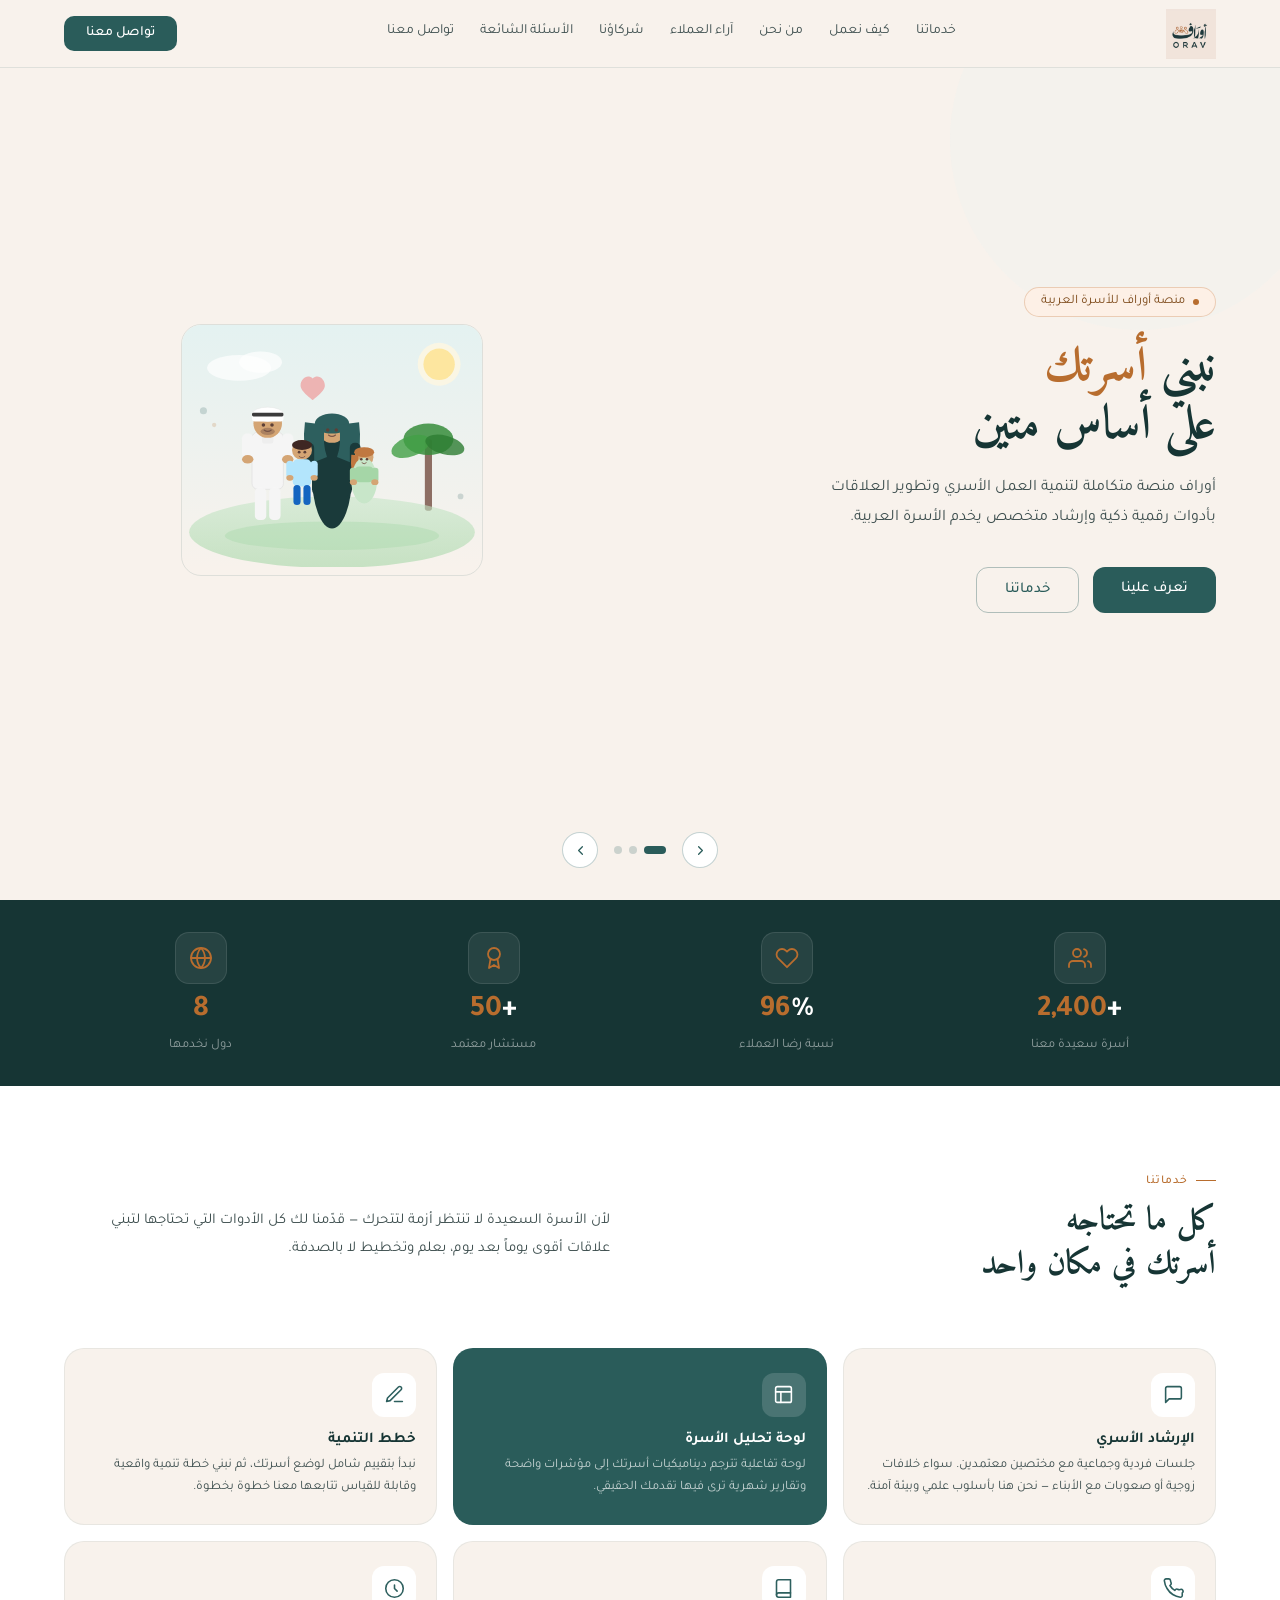
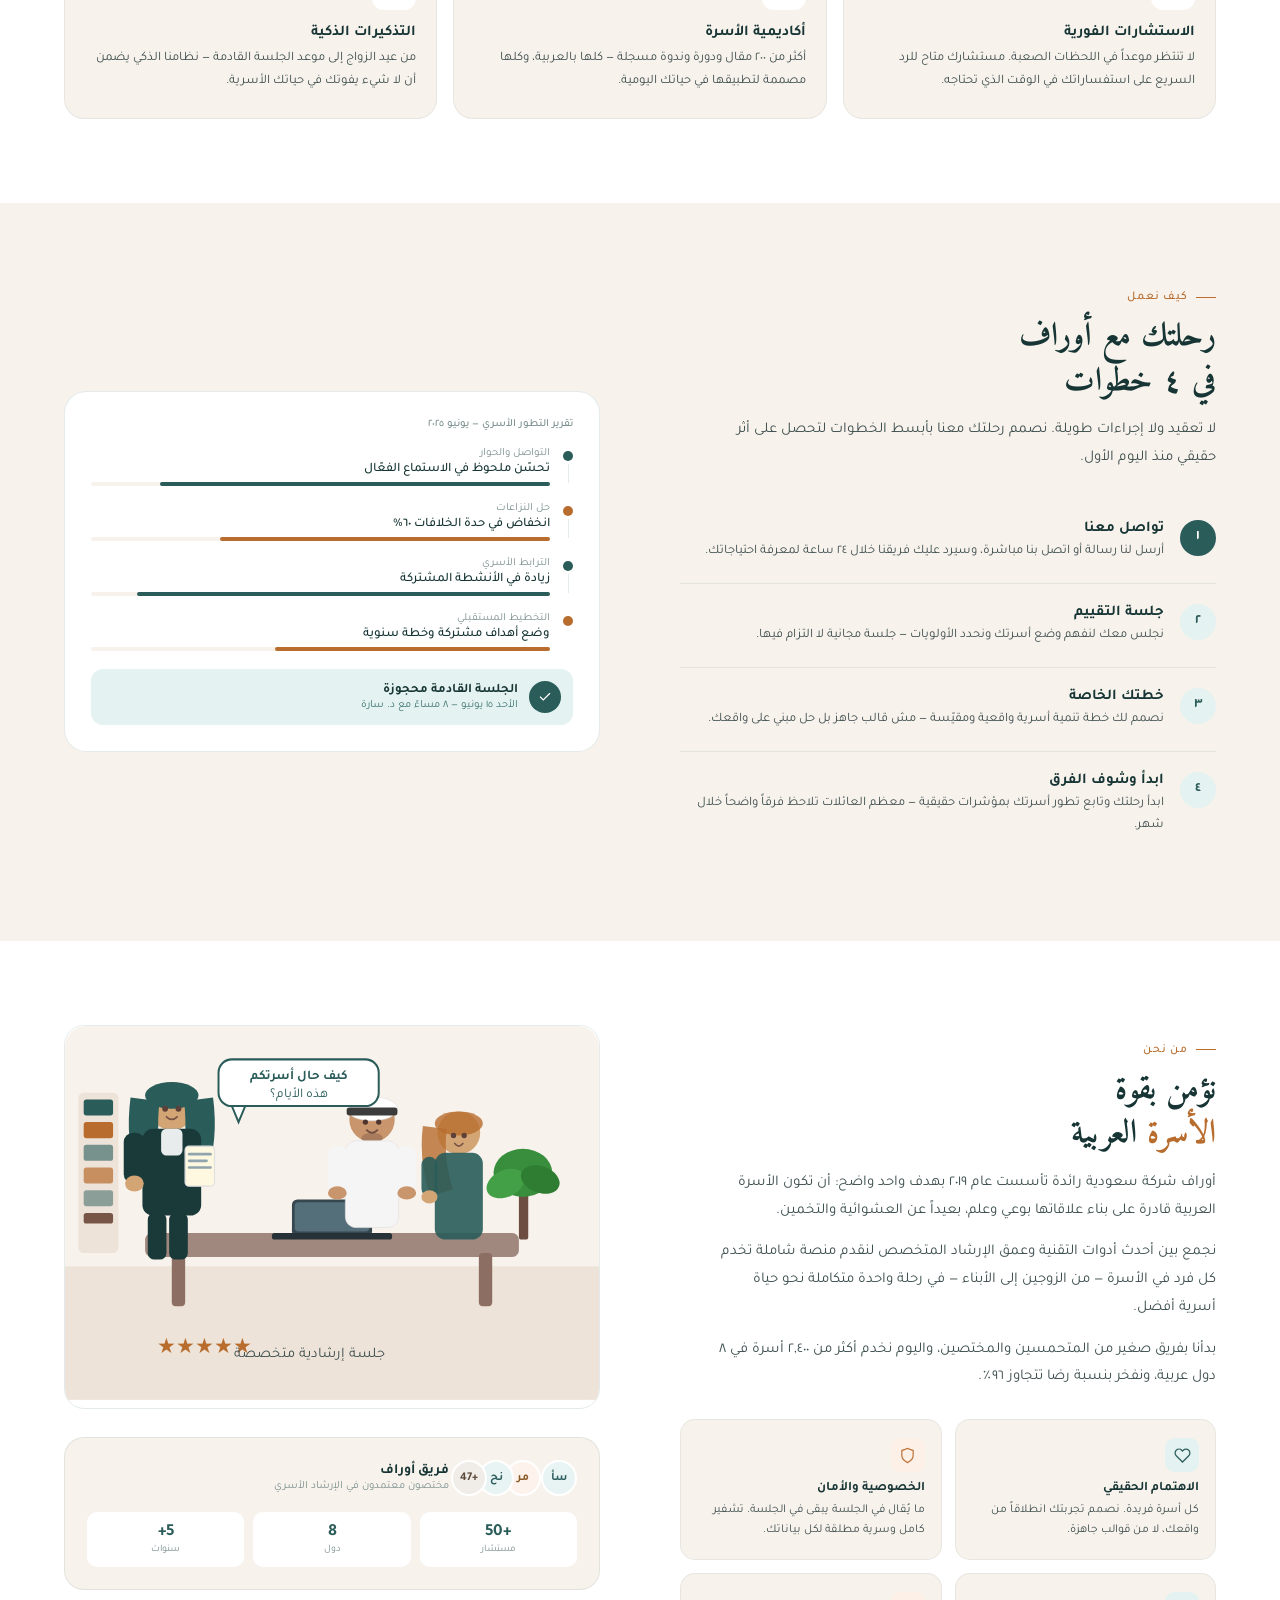
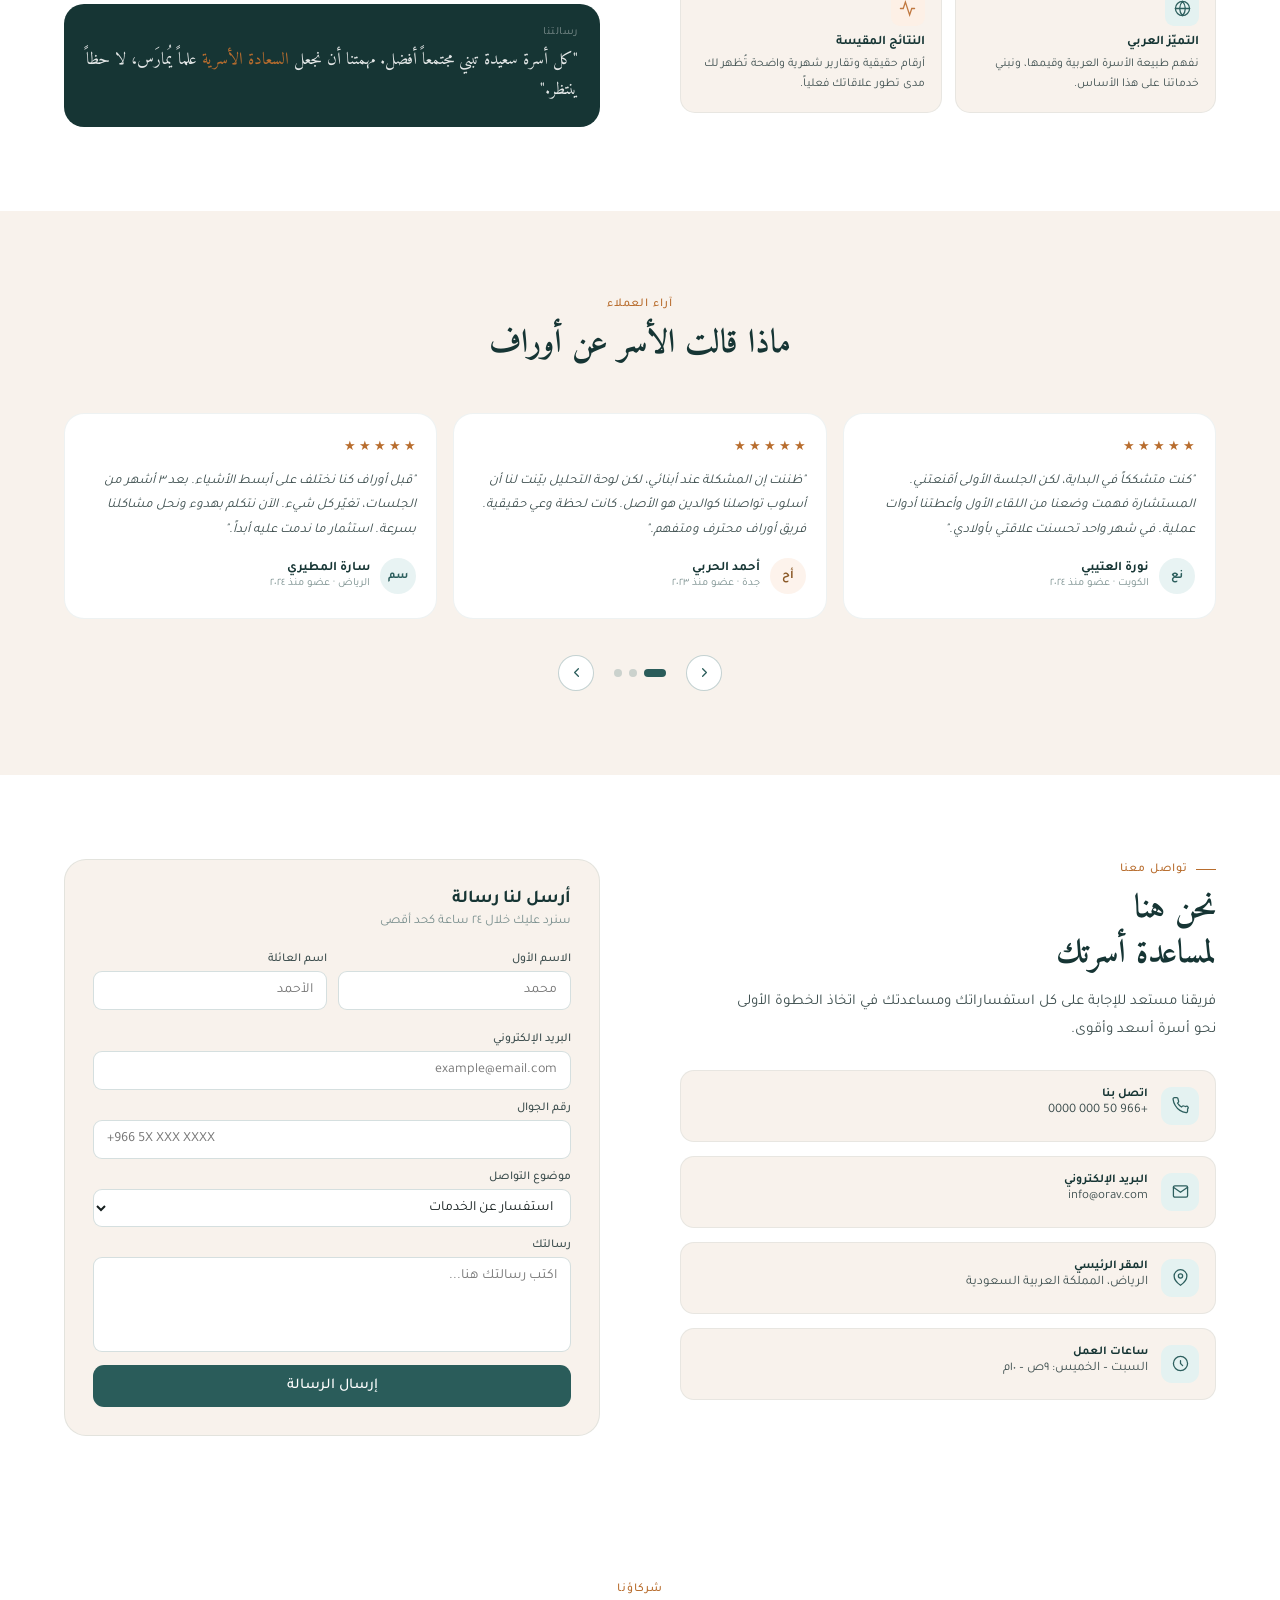
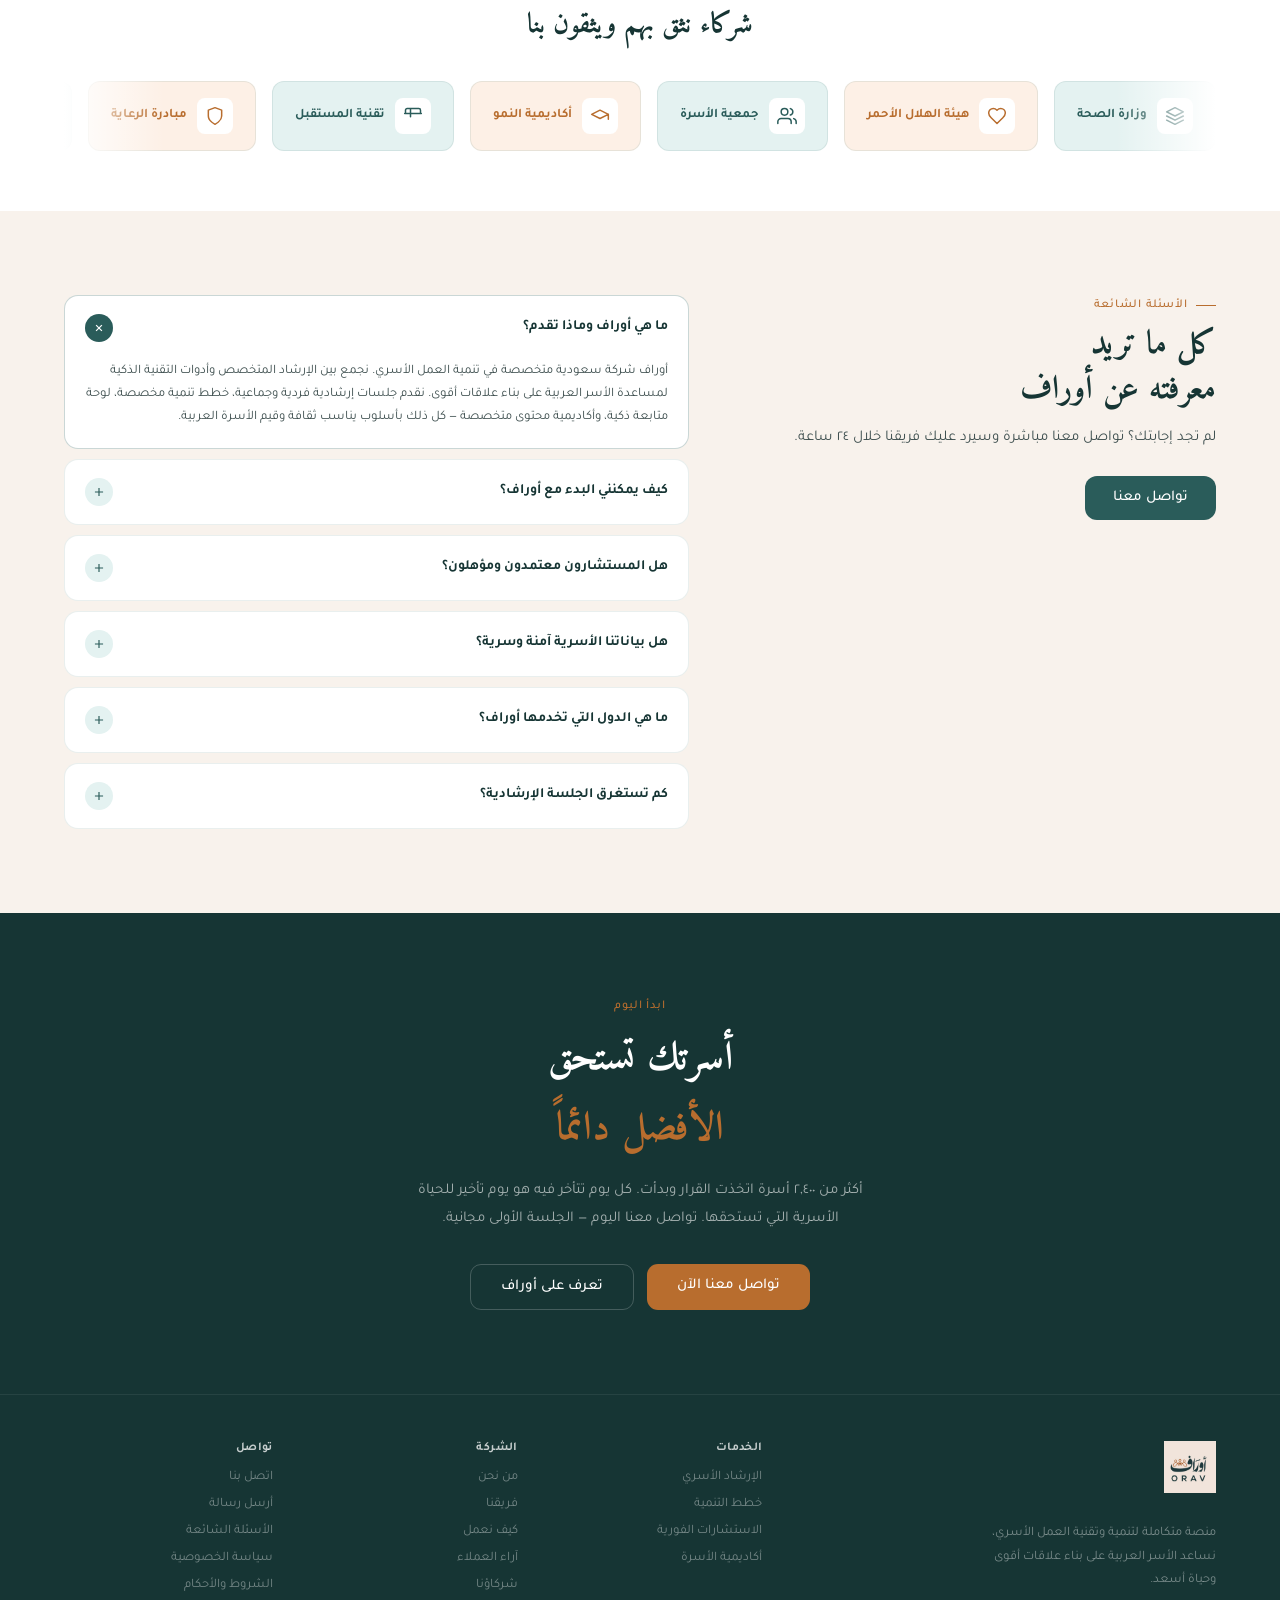
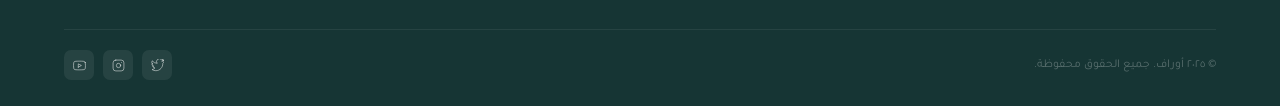
==== index.html @ 8a3becc3 "first commit" ====
<!doctype html>
<html lang="ar" dir="rtl">
  <head>
    <meta charset="UTF-8" />
    <meta name="viewport" content="width=device-width, initial-scale=1.0" />
    <title>أوراف — لتنمية وتقنية العمل الأسري</title>
    <link
      href="https://fonts.googleapis.com/css2?family=Tajawal:wght@300;400;500;700;800&family=Amiri:ital,wght@0,400;0,700;1,400&display=swap"
      rel="stylesheet"
    />
    <link rel="stylesheet" href="css/style.css" />
  </head>
  <body>
    <!-- NAV -->
    <nav>
      <a class="nav-logo" href="#">
        <img
          src="[data-uri]"
          class="nav-logo-img"
          alt="أوراف"
          style="height: 50px; width: auto; object-fit: contain"
      /></a>
      <div class="nav-menu">
        <a href="#services">خدماتنا</a>
        <a href="#how">كيف نعمل</a>
        <a href="#about">من نحن</a>
        <a href="#testimonials">آراء العملاء</a>
        <a href="#partners">شركاؤنا</a>
        <a href="#faq">الأسئلة الشائعة</a>
        <a href="#contact">تواصل معنا</a>
      </div>
      <a class="nav-cta nav-cta-desktop" href="#contact">تواصل معنا</a>
      <button class="menu-toggle" onclick="toggleMenu()">☰</button>
    </nav>

    <!-- HERO SLIDER -->
    <div class="hero-slider">
      <div class="slides-wrap" id="slidesWrap">
        <!-- SLIDE 1 -->
        <div class="slide active" id="s0">
          <div class="slide-content">
            <div class="hero-badge">
              <div class="hero-badge-dot"></div>
              منصة أوراف للأسرة العربية
            </div>
            <h1>نبني <span>أسرتك</span><br />على أساس متين</h1>
            <p>
              أوراف منصة متكاملة لتنمية العمل الأسري وتطوير العلاقات بأدوات
              رقمية ذكية وإرشاد متخصص يخدم الأسرة العربية.
            </p>
            <div class="hero-btns">
              <a class="btn-primary" href="#about">تعرف علينا</a>
              <a class="btn-secondary" href="#services">خدماتنا</a>
            </div>
          </div>
          <div class="slide-visual" style="position: relative">
            <div
              style="
                border-radius: 20px;
                overflow: hidden;
                border: 0.5px solid rgba(45, 95, 94, 0.12);
              "
            >
              <svg
                viewBox="0 0 420 340"
                xmlns="http://www.w3.org/2000/svg"
                style="width: 100%; height: auto"
              >
                <defs>
                  <linearGradient id="sky" x1="0" y1="0" x2="0" y2="1">
                    <stop offset="0%" stop-color="#e4f2f1" />
                    <stop offset="100%" stop-color="#f8f2ec" />
                  </linearGradient>
                  <linearGradient id="ground" x1="0" y1="0" x2="0" y2="1">
                    <stop offset="0%" stop-color="#c8e6c9" />
                    <stop offset="100%" stop-color="#a5d6a7" />
                  </linearGradient>
                </defs>
                <!-- Sky -->
                <rect width="420" height="340" fill="url(#sky)" rx="20" />
                <!-- Sun -->
                <circle cx="360" cy="55" r="30" fill="#fff8e1" opacity=".8" />
                <circle cx="360" cy="55" r="22" fill="#ffe082" opacity=".7" />
                <!-- Clouds -->
                <ellipse
                  cx="80"
                  cy="60"
                  rx="45"
                  ry="18"
                  fill="white"
                  opacity=".7"
                />
                <ellipse
                  cx="110"
                  cy="52"
                  rx="30"
                  ry="15"
                  fill="white"
                  opacity=".7"
                />
                <!-- Palm tree -->
                <rect
                  x="340"
                  y="160"
                  width="10"
                  height="100"
                  fill="#8d6e63"
                  rx="3"
                />
                <ellipse
                  cx="345"
                  cy="160"
                  rx="35"
                  ry="22"
                  fill="#388e3c"
                  opacity=".85"
                />
                <ellipse
                  cx="320"
                  cy="170"
                  rx="28"
                  ry="14"
                  fill="#43a047"
                  opacity=".8"
                  transform="rotate(-20,320,170)"
                />
                <ellipse
                  cx="368"
                  cy="168"
                  rx="28"
                  ry="13"
                  fill="#2e7d32"
                  opacity=".8"
                  transform="rotate(15,368,168)"
                />
                <!-- Ground -->
                <ellipse
                  cx="210"
                  cy="290"
                  rx="200"
                  ry="50"
                  fill="url(#ground)"
                  opacity=".6"
                />
                <!-- Path -->
                <ellipse
                  cx="210"
                  cy="295"
                  rx="150"
                  ry="20"
                  fill="#a5d6a7"
                  opacity=".4"
                />

                <!-- FATHER (thobe - white) -->
                <g transform="translate(120,120)">
                  <!-- Body thobe -->
                  <rect
                    x="-22"
                    y="30"
                    width="44"
                    height="80"
                    rx="8"
                    fill="#f5f5f5"
                    stroke="#e0e0e0"
                    stroke-width="1"
                  />
                  <!-- Collar -->
                  <rect
                    x="-8"
                    y="28"
                    width="16"
                    height="18"
                    rx="4"
                    fill="#eeeeee"
                  />
                  <!-- Head -->
                  <circle cx="0" cy="18" r="20" fill="#d4a574" />
                  <!-- Ghutra (headdress) -->
                  <ellipse
                    cx="0"
                    cy="5"
                    rx="22"
                    ry="10"
                    fill="white"
                    stroke="#e0e0e0"
                    stroke-width="0.5"
                  />
                  <rect
                    x="-22"
                    y="3"
                    width="44"
                    height="12"
                    rx="4"
                    fill="white"
                  />
                  <!-- Iqal (black band) -->
                  <rect
                    x="-22"
                    y="3"
                    width="44"
                    height="5"
                    rx="2"
                    fill="#1a1a1a"
                    opacity=".85"
                  />
                  <!-- Face -->
                  <circle cx="-6" cy="20" r="2.5" fill="#5d4037" />
                  <circle cx="6" cy="20" r="2.5" fill="#5d4037" />
                  <path
                    d="M-5,27 Q0,31 5,27"
                    stroke="#795548"
                    stroke-width="1.5"
                    fill="none"
                    stroke-linecap="round"
                  />
                  <!-- Beard -->
                  <ellipse
                    cx="0"
                    cy="29"
                    rx="10"
                    ry="5"
                    fill="#6d4c41"
                    opacity=".4"
                  />
                  <!-- Arms -->
                  <rect
                    x="-36"
                    y="32"
                    width="16"
                    height="35"
                    rx="7"
                    fill="#f5f5f5"
                  />
                  <rect
                    x="20"
                    y="32"
                    width="16"
                    height="35"
                    rx="7"
                    fill="#f5f5f5"
                  />
                  <!-- Hands -->
                  <ellipse cx="-28" cy="68" rx="8" ry="6" fill="#d4a574" />
                  <ellipse cx="28" cy="68" rx="8" ry="6" fill="#d4a574" />
                  <!-- Legs -->
                  <rect
                    x="-18"
                    y="108"
                    width="16"
                    height="45"
                    rx="6"
                    fill="#f5f5f5"
                  />
                  <rect
                    x="2"
                    y="108"
                    width="16"
                    height="45"
                    rx="6"
                    fill="#f5f5f5"
                  />
                </g>

                <!-- MOTHER (abaya - dark) -->
                <g transform="translate(210,130)">
                  <!-- Abaya body -->
                  <ellipse cx="0" cy="80" rx="28" ry="75" fill="#1a3a3a" />
                  <rect
                    x="-28"
                    y="30"
                    width="56"
                    height="80"
                    rx="10"
                    fill="#1a3a3a"
                  />
                  <!-- Head with hijab -->
                  <circle cx="0" cy="15" r="20" fill="#d4a574" />
                  <!-- Hijab -->
                  <ellipse cx="0" cy="8" rx="24" ry="14" fill="#2d5f5e" />
                  <path
                    d="M-24,8 Q-28,40 -20,60"
                    stroke="#2d5f5e"
                    stroke-width="28"
                    fill="none"
                  />
                  <path
                    d="M24,8 Q28,40 20,60"
                    stroke="#2d5f5e"
                    stroke-width="28"
                    fill="none"
                  />
                  <!-- Face -->
                  <circle cx="-6" cy="17" r="2.5" fill="#5d4037" />
                  <circle cx="6" cy="17" r="2.5" fill="#5d4037" />
                  <path
                    d="M-5,24 Q0,28 5,24"
                    stroke="#795548"
                    stroke-width="1.5"
                    fill="none"
                    stroke-linecap="round"
                  />
                  <!-- Arms -->
                  <rect
                    x="-40"
                    y="35"
                    width="15"
                    height="40"
                    rx="7"
                    fill="#1a3a3a"
                  />
                  <rect
                    x="25"
                    y="35"
                    width="15"
                    height="40"
                    rx="7"
                    fill="#1a3a3a"
                  />
                  <!-- Hands -->
                  <ellipse cx="-33" cy="75" rx="7" ry="6" fill="#d4a574" />
                  <ellipse cx="33" cy="75" rx="7" ry="6" fill="#d4a574" />
                </g>

                <!-- CHILD BOY (small, between parents) -->
                <g transform="translate(168,190)">
                  <circle cx="0" cy="-15" r="14" fill="#d4a574" />
                  <!-- Hair -->
                  <ellipse cx="0" cy="-22" rx="14" ry="7" fill="#3e2723" />
                  <!-- Shirt -->
                  <rect
                    x="-13"
                    y="-2"
                    width="26"
                    height="38"
                    rx="7"
                    fill="#b3e5fc"
                  />
                  <!-- Pants -->
                  <rect
                    x="-12"
                    y="34"
                    width="10"
                    height="28"
                    rx="5"
                    fill="#1565c0"
                  />
                  <rect
                    x="2"
                    y="34"
                    width="10"
                    height="28"
                    rx="5"
                    fill="#1565c0"
                  />
                  <!-- Face -->
                  <circle cx="-4" cy="-12" r="2" fill="#5d4037" />
                  <circle cx="4" cy="-12" r="2" fill="#5d4037" />
                  <path
                    d="M-4,-6 Q0,-2 4,-6"
                    stroke="#795548"
                    stroke-width="1.2"
                    fill="none"
                    stroke-linecap="round"
                  />
                  <!-- Arms -->
                  <rect
                    x="-22"
                    y="0"
                    width="10"
                    height="24"
                    rx="5"
                    fill="#b3e5fc"
                  />
                  <rect
                    x="12"
                    y="0"
                    width="10"
                    height="24"
                    rx="5"
                    fill="#b3e5fc"
                  />
                  <ellipse cx="-17" cy="24" rx="5" ry="4" fill="#d4a574" />
                  <ellipse cx="17" cy="24" rx="5" ry="4" fill="#d4a574" />
                </g>

                <!-- CHILD GIRL (right of mother) -->
                <g transform="translate(255,200)">
                  <circle cx="0" cy="-15" r="13" fill="#d4a574" />
                  <!-- Hair with hijab small -->
                  <ellipse cx="0" cy="-22" rx="14" ry="7" fill="#c07840" />
                  <path
                    d="M-13,-18 Q-15,5 -8,20"
                    stroke="#c07840"
                    stroke-width="10"
                    fill="none"
                  />
                  <!-- Dress -->
                  <ellipse cx="0" cy="18" rx="18" ry="32" fill="#c8e6c9" />
                  <rect
                    x="-14"
                    y="-2"
                    width="28"
                    height="22"
                    rx="7"
                    fill="#a5d6a7"
                  />
                  <!-- Face -->
                  <circle cx="-4" cy="-12" r="1.8" fill="#5d4037" />
                  <circle cx="4" cy="-12" r="1.8" fill="#5d4037" />
                  <path
                    d="M-3,-7 Q0,-4 3,-7"
                    stroke="#795548"
                    stroke-width="1.2"
                    fill="none"
                    stroke-linecap="round"
                  />
                  <!-- Arms -->
                  <rect
                    x="-20"
                    y="0"
                    width="9"
                    height="20"
                    rx="4"
                    fill="#a5d6a7"
                  />
                  <rect
                    x="11"
                    y="0"
                    width="9"
                    height="20"
                    rx="4"
                    fill="#a5d6a7"
                  />
                  <ellipse cx="-15" cy="20" rx="5" ry="4" fill="#d4a574" />
                  <ellipse cx="15" cy="20" rx="5" ry="4" fill="#d4a574" />
                </g>

                <!-- Heart above family -->
                <path
                  d="M200,85 C200,75 190,68 183,75 C176,68 166,75 166,85 C166,93 183,105 183,105 C183,105 200,93 200,85Z"
                  fill="#ef9a9a"
                  opacity=".7"
                />

                <!-- Decorative dots -->
                <circle cx="30" cy="120" r="5" fill="#2a5c5a" opacity=".2" />
                <circle cx="45" cy="140" r="3" fill="#b86d2e" opacity=".2" />
                <circle cx="390" cy="240" r="4" fill="#2a5c5a" opacity=".2" />
              </svg>
            </div>
            <div class="hero-card" style="display: none">
              <div class="hc-head">
                <div class="hc-av">
                  <svg
                    viewBox="0 0 24 24"
                    fill="none"
                    stroke="#2d5f5e"
                    stroke-width="1.8"
                    stroke-linecap="round"
                  >
                    <circle cx="12" cy="8" r="4" />
                    <path d="M4 20c0-4 3.6-7 8-7s8 3 8 7" />
                  </svg>
                </div>
                <div>
                  <div class="hc-name">أسرة المحمدي</div>
                  <div class="hc-sub">عضو منذ 8 أشهر</div>
                </div>
              </div>
              <div class="hc-stats">
                <div class="hc-st">
                  <div class="hc-st-n">12</div>
                  <div class="hc-st-l">جلسة</div>
                </div>
                <div class="hc-st">
                  <div class="hc-st-n">94%</div>
                  <div class="hc-st-l">تحسن</div>
                </div>
                <div class="hc-st">
                  <div class="hc-st-n">5</div>
                  <div class="hc-st-l">أفراد</div>
                </div>
              </div>
              <div class="prog-lbl">
                <span>العلاقة الأسرية</span
                ><span style="color: #2d5f5e; font-weight: 700">87%</span>
              </div>
              <div class="prog-bar">
                <div class="prog-fill" style="width: 87%"></div>
              </div>
              <div class="prog-lbl">
                <span>التواصل والحوار</span
                ><span style="color: #2d5f5e; font-weight: 700">72%</span>
              </div>
              <div class="prog-bar">
                <div class="prog-fill" style="width: 72%"></div>
              </div>
              <div class="hc-tag">✓ الجلسة القادمة: الأحد</div>
            </div>
          </div>
        </div>

        <!-- SLIDE 2 -->
        <div class="slide" id="s1">
          <div class="slide-content">
            <div class="hero-badge">
              <div class="hero-badge-dot"></div>
              إرشاد أسري متخصص
            </div>
            <h1>مستشارك الأسري<br /><span>دائماً بجانبك</span></h1>
            <p>
              فريق من المختصين المعتمدين في الإرشاد الأسري يقدم لك الدعم
              والتوجيه عند الحاجة، بأسلوب علمي ومحترف يناسب أسرتك.
            </p>
            <div class="hero-btns">
              <a class="btn-primary" href="#contact">تواصل معنا الآن</a>
              <a class="btn-secondary" href="#how">كيف نعمل</a>
            </div>
          </div>
          <div class="slide-visual" style="position: relative">
            <div
              style="
                border-radius: 20px;
                overflow: hidden;
                border: 0.5px solid rgba(45, 95, 94, 0.12);
              "
            >
              <svg
                viewBox="0 0 400 280"
                xmlns="http://www.w3.org/2000/svg"
                style="width: 100%; height: auto"
              >
                <rect width="400" height="280" fill="#f8f2ec" rx="16" />
                <!-- Office background -->
                <rect
                  x="0"
                  y="180"
                  width="400"
                  height="100"
                  fill="#ede3d8"
                  rx="0"
                />
                <!-- Desk -->
                <rect
                  x="60"
                  y="155"
                  width="280"
                  height="18"
                  rx="5"
                  fill="#a1887f"
                />
                <rect
                  x="80"
                  y="170"
                  width="10"
                  height="40"
                  rx="3"
                  fill="#8d6e63"
                />
                <rect
                  x="310"
                  y="170"
                  width="10"
                  height="40"
                  rx="3"
                  fill="#8d6e63"
                />
                <!-- Plant -->
                <rect
                  x="340"
                  y="110"
                  width="7"
                  height="50"
                  rx="2"
                  fill="#6d4c41"
                />
                <ellipse cx="343" cy="110" rx="22" ry="18" fill="#388e3c" />
                <ellipse
                  cx="330"
                  cy="118"
                  rx="15"
                  ry="10"
                  fill="#43a047"
                  transform="rotate(-25,330,118)"
                />
                <ellipse
                  cx="356"
                  cy="115"
                  rx="15"
                  ry="10"
                  fill="#2e7d32"
                  transform="rotate(20,356,115)"
                />
                <!-- Bookshelf hint -->
                <rect
                  x="10"
                  y="50"
                  width="30"
                  height="120"
                  fill="#ede3d8"
                  rx="4"
                />
                <rect
                  x="14"
                  y="55"
                  width="22"
                  height="12"
                  rx="2"
                  fill="#2a5c5a"
                />
                <rect
                  x="14"
                  y="72"
                  width="22"
                  height="12"
                  rx="2"
                  fill="#b86d2e"
                />
                <rect
                  x="14"
                  y="89"
                  width="22"
                  height="12"
                  rx="2"
                  fill="#2a5c5a"
                  opacity=".6"
                />
                <rect
                  x="14"
                  y="106"
                  width="22"
                  height="12"
                  rx="2"
                  fill="#b86d2e"
                  opacity=".7"
                />
                <rect
                  x="14"
                  y="123"
                  width="22"
                  height="12"
                  rx="2"
                  fill="#2a5c5a"
                  opacity=".5"
                />
                <rect
                  x="14"
                  y="140"
                  width="22"
                  height="8"
                  rx="2"
                  fill="#795548"
                />
                <!-- Laptop on desk -->
                <rect
                  x="170"
                  y="130"
                  width="60"
                  height="28"
                  rx="4"
                  fill="#37474f"
                />
                <rect
                  x="172"
                  y="132"
                  width="56"
                  height="22"
                  rx="3"
                  fill="#546e7a"
                />
                <rect
                  x="155"
                  y="155"
                  width="90"
                  height="5"
                  rx="2"
                  fill="#263238"
                />

                <!-- COUNSELOR (Arab woman with hijab, professional) -->
                <g transform="translate(80,60)">
                  <circle cx="0" cy="0" r="18" fill="#d4a574" />
                  <!-- Hijab professional -->
                  <ellipse cx="0" cy="-8" rx="20" ry="10" fill="#2a5c5a" />
                  <path
                    d="M-20,-5 Q-24,25 -15,50"
                    stroke="#2a5c5a"
                    stroke-width="22"
                    fill="none"
                  />
                  <path
                    d="M20,-5 Q24,25 15,50"
                    stroke="#2a5c5a"
                    stroke-width="22"
                    fill="none"
                  />
                  <!-- Face -->
                  <circle cx="-5" cy="2" r="2.2" fill="#5d4037" />
                  <circle cx="5" cy="2" r="2.2" fill="#5d4037" />
                  <path
                    d="M-4,8 Q0,12 4,8"
                    stroke="#795548"
                    stroke-width="1.3"
                    fill="none"
                    stroke-linecap="round"
                  />
                  <!-- Professional jacket -->
                  <rect
                    x="-22"
                    y="17"
                    width="44"
                    height="65"
                    rx="8"
                    fill="#1a3a3a"
                  />
                  <rect
                    x="-8"
                    y="17"
                    width="16"
                    height="20"
                    rx="4"
                    fill="white"
                    opacity=".9"
                  />
                  <!-- Clipboard -->
                  <rect
                    x="10"
                    y="30"
                    width="22"
                    height="30"
                    rx="3"
                    fill="#fff8e1"
                    stroke="#e0e0e0"
                    stroke-width="1"
                  />
                  <rect
                    x="12"
                    y="35"
                    width="18"
                    height="2"
                    rx="1"
                    fill="#90a4ae"
                  />
                  <rect
                    x="12"
                    y="40"
                    width="15"
                    height="2"
                    rx="1"
                    fill="#90a4ae"
                  />
                  <rect
                    x="12"
                    y="45"
                    width="18"
                    height="2"
                    rx="1"
                    fill="#90a4ae"
                  />
                  <!-- Arms -->
                  <rect
                    x="-36"
                    y="20"
                    width="16"
                    height="38"
                    rx="7"
                    fill="#1a3a3a"
                  />
                  <ellipse cx="-28" cy="58" rx="7" ry="6" fill="#d4a574" />
                  <!-- Legs hint -->
                  <rect
                    x="-18"
                    y="80"
                    width="14"
                    height="35"
                    rx="5"
                    fill="#1a3a3a"
                  />
                  <rect
                    x="-2"
                    y="80"
                    width="14"
                    height="35"
                    rx="5"
                    fill="#1a3a3a"
                  />
                </g>

                <!-- HUSBAND (thobe white) -->
                <g transform="translate(230,70)">
                  <circle cx="0" cy="0" r="17" fill="#c8956c" />
                  <!-- Ghutra -->
                  <ellipse
                    cx="0"
                    cy="-8"
                    rx="19"
                    ry="9"
                    fill="white"
                    stroke="#e0e0e0"
                    stroke-width="0.5"
                  />
                  <rect
                    x="-19"
                    y="-9"
                    width="38"
                    height="6"
                    rx="2"
                    fill="#1a1a1a"
                    opacity=".85"
                  />
                  <!-- Face -->
                  <circle cx="-5" cy="2" r="2" fill="#4e342e" />
                  <circle cx="5" cy="2" r="2" fill="#4e342e" />
                  <path
                    d="M-4,8 Q0,12 4,8"
                    stroke="#6d4c41"
                    stroke-width="1.3"
                    fill="none"
                    stroke-linecap="round"
                  />
                  <ellipse
                    cx="0"
                    cy="14"
                    rx="8"
                    ry="4"
                    fill="#5d4037"
                    opacity=".3"
                  />
                  <!-- Thobe -->
                  <rect
                    x="-20"
                    y="16"
                    width="40"
                    height="65"
                    rx="8"
                    fill="#f5f5f5"
                    stroke="#e0e0e0"
                    stroke-width="0.5"
                  />
                  <!-- Arms -->
                  <rect
                    x="-33"
                    y="20"
                    width="15"
                    height="35"
                    rx="6"
                    fill="#f5f5f5"
                  />
                  <rect
                    x="18"
                    y="20"
                    width="15"
                    height="35"
                    rx="6"
                    fill="#f5f5f5"
                  />
                  <ellipse cx="-26" cy="55" rx="7" ry="5" fill="#c8956c" />
                  <ellipse cx="26" cy="55" rx="7" ry="5" fill="#c8956c" />
                </g>

                <!-- WIFE (next to husband) -->
                <g transform="translate(295,80)">
                  <circle cx="0" cy="0" r="16" fill="#d4a574" />
                  <!-- Hijab light color -->
                  <ellipse
                    cx="0"
                    cy="-7"
                    rx="18"
                    ry="9"
                    fill="#b86d2e"
                    opacity=".8"
                  />
                  <path
                    d="M-18,-4 Q-21,20 -13,45"
                    stroke="#b86d2e"
                    stroke-width="18"
                    fill="none"
                    opacity=".8"
                  />
                  <!-- Face -->
                  <circle cx="-4" cy="2" r="2" fill="#5d4037" />
                  <circle cx="4" cy="2" r="2" fill="#5d4037" />
                  <path
                    d="M-3,8 Q0,12 3,8"
                    stroke="#795548"
                    stroke-width="1.3"
                    fill="none"
                    stroke-linecap="round"
                  />
                  <!-- Abaya -->
                  <rect
                    x="-18"
                    y="15"
                    width="36"
                    height="65"
                    rx="8"
                    fill="#2a5c5a"
                    opacity=".9"
                  />
                  <!-- Arms -->
                  <rect
                    x="-28"
                    y="18"
                    width="12"
                    height="30"
                    rx="6"
                    fill="#2a5c5a"
                    opacity=".9"
                  />
                  <ellipse cx="-22" cy="48" rx="6" ry="5" fill="#d4a574" />
                </g>

                <!-- Speech bubble from counselor -->
                <rect
                  x="115"
                  y="25"
                  width="120"
                  height="35"
                  rx="10"
                  fill="white"
                  stroke="#2a5c5a"
                  stroke-width="1.5"
                />
                <polygon
                  points="125,60 135,60 130,72"
                  fill="white"
                  stroke="#2a5c5a"
                  stroke-width="1.5"
                />
                <text
                  x="175"
                  y="40"
                  text-anchor="middle"
                  font-family="Tajawal,sans-serif"
                  font-size="10"
                  fill="#2a5c5a"
                  font-weight="700"
                >
                  كيف حال أسرتكم
                </text>
                <text
                  x="175"
                  y="53"
                  text-anchor="middle"
                  font-family="Tajawal,sans-serif"
                  font-size="10"
                  fill="#2a5c5a"
                >
                  هذه الأيام؟
                </text>

                <!-- Rating stars bottom -->
                <text x="140" y="245" font-size="16" fill="#b86d2e">★★★★★</text>
                <text
                  x="240"
                  y="248"
                  font-family="Tajawal,sans-serif"
                  font-size="11"
                  fill="#3e4f4f"
                >
                  جلسة إرشادية متخصصة
                </text>
              </svg>
            </div>
            <div class="hero-card" style="display: none">
              <div class="hc-head">
                <div class="hc-av" style="background: #fdf3ec">
                  <svg
                    viewBox="0 0 24 24"
                    fill="none"
                    stroke="#c07840"
                    stroke-width="1.8"
                    stroke-linecap="round"
                  >
                    <path
                      d="M21 15a2 2 0 0 1-2 2H7l-4 4V5a2 2 0 0 1 2-2h14a2 2 0 0 1 2 2z"
                    />
                  </svg>
                </div>
                <div>
                  <div class="hc-name">جلسة إرشادية</div>
                  <div class="hc-sub">مع د. سارة الأحمد</div>
                </div>
              </div>
              <div
                style="
                  background: var(--cream);
                  border-radius: 11px;
                  padding: 13px;
                  margin-bottom: 13px;
                "
              >
                <div
                  style="
                    font-size: 11px;
                    color: var(--text-muted);
                    margin-bottom: 5px;
                  "
                >
                  موضوع الجلسة
                </div>
                <div
                  style="
                    font-size: 13px;
                    font-weight: 500;
                    color: var(--teal-dark);
                  "
                >
                  تحسين التواصل بين الوالدين والأبناء
                </div>
              </div>
              <div
                style="
                  display: grid;
                  grid-template-columns: 1fr 1fr;
                  gap: 8px;
                  margin-bottom: 13px;
                "
              >
                <div class="hc-st">
                  <div class="hc-st-n" style="font-size: 13px">الأحد</div>
                  <div class="hc-st-l">الموعد</div>
                </div>
                <div class="hc-st">
                  <div class="hc-st-n" style="font-size: 13px">٨ م</div>
                  <div class="hc-st-l">الوقت</div>
                </div>
              </div>
              <div
                style="
                  display: flex;
                  align-items: center;
                  gap: 8px;
                  padding: 9px 11px;
                  background: var(--teal-light);
                  border-radius: 9px;
                "
              >
                <svg
                  width="13"
                  height="13"
                  viewBox="0 0 24 24"
                  fill="none"
                  stroke="#2d5f5e"
                  stroke-width="2"
                  stroke-linecap="round"
                >
                  <circle cx="12" cy="12" r="10" />
                  <path d="M12 8v4l3 3" />
                </svg>
                <span
                  style="font-size: 12px; color: var(--teal); font-weight: 500"
                  >تبدأ الجلسة بعد 3 أيام</span
                >
              </div>
            </div>
          </div>
        </div>

        <!-- SLIDE 3 -->
        <div class="slide" id="s2">
          <div class="slide-content">
            <div class="hero-badge">
              <div class="hero-badge-dot"></div>
              تقنية أسرية ذكية
            </div>
            <h1>تابع تطور<br /><span>أسرتك</span> بذكاء</h1>
            <p>
              لوحة تحليل ذكية تتبع تطور علاقاتك الأسرية بمؤشرات دقيقة وتقارير
              دورية تساعدك في اتخاذ القرارات الصحيحة.
            </p>
            <div class="hero-btns">
              <a class="btn-primary" href="#services">اكتشف الخدمات</a>
              <a class="btn-secondary" href="#testimonials">آراء العملاء</a>
            </div>
          </div>
          <div class="slide-visual" style="position: relative">
            <div
              style="
                border-radius: 20px;
                overflow: hidden;
                border: 0.5px solid rgba(45, 95, 94, 0.12);
              "
            >
              <svg
                viewBox="0 0 400 260"
                xmlns="http://www.w3.org/2000/svg"
                style="width: 100%; height: auto"
              >
                <rect width="400" height="260" fill="#e4f2f1" rx="16" />
                <!-- House interior hint -->
                <rect x="0" y="180" width="400" height="80" fill="#ede3d8" />
                <!-- Sofa -->
                <rect
                  x="60"
                  y="148"
                  width="280"
                  height="50"
                  rx="12"
                  fill="#2a5c5a"
                />
                <rect
                  x="60"
                  y="148"
                  width="280"
                  height="22"
                  rx="12"
                  fill="#3d7472"
                />
                <rect
                  x="60"
                  y="148"
                  width="24"
                  height="50"
                  rx="10"
                  fill="#2a5c5a"
                />
                <rect
                  x="316"
                  y="148"
                  width="24"
                  height="50"
                  rx="10"
                  fill="#2a5c5a"
                />
                <!-- Cushions -->
                <rect
                  x="80"
                  y="152"
                  width="40"
                  height="18"
                  rx="6"
                  fill="#b86d2e"
                  opacity=".8"
                />
                <rect
                  x="280"
                  y="152"
                  width="40"
                  height="18"
                  rx="6"
                  fill="#b86d2e"
                  opacity=".8"
                />
                <!-- Coffee table -->
                <rect
                  x="130"
                  y="205"
                  width="140"
                  height="12"
                  rx="4"
                  fill="#8d6e63"
                />
                <rect
                  x="140"
                  y="216"
                  width="7"
                  height="20"
                  rx="2"
                  fill="#795548"
                />
                <rect
                  x="253"
                  y="216"
                  width="7"
                  height="20"
                  rx="2"
                  fill="#795548"
                />
                <!-- Tea cups on table -->
                <ellipse cx="185" cy="207" rx="12" ry="6" fill="#fff8e1" />
                <rect
                  x="180"
                  y="200"
                  width="10"
                  height="9"
                  rx="3"
                  fill="#fff8e1"
                  stroke="#e0e0e0"
                  stroke-width="0.5"
                />
                <ellipse cx="215" cy="207" rx="12" ry="6" fill="#fff8e1" />
                <rect
                  x="210"
                  y="200"
                  width="10"
                  height="9"
                  rx="3"
                  fill="#fff8e1"
                  stroke="#e0e0e0"
                  stroke-width="0.5"
                />
                <!-- Steam from tea -->
                <path
                  d="M185,198 Q183,192 185,186"
                  stroke="#90a4ae"
                  stroke-width="1.5"
                  fill="none"
                  stroke-linecap="round"
                />
                <path
                  d="M215,198 Q213,192 215,186"
                  stroke="#90a4ae"
                  stroke-width="1.5"
                  fill="none"
                  stroke-linecap="round"
                />

                <!-- GRANDFATHER (sitting) -->
                <g transform="translate(108,88)">
                  <circle cx="0" cy="0" r="17" fill="#bf8660" />
                  <ellipse cx="0" cy="-8" rx="18" ry="8" fill="white" />
                  <rect
                    x="-18"
                    y="-9"
                    width="36"
                    height="5"
                    rx="2"
                    fill="#1a1a1a"
                    opacity=".8"
                  />
                  <!-- White beard -->
                  <ellipse cx="0" cy="12" rx="12" ry="7" fill="#f5f5f5" />
                  <!-- Eyes -->
                  <circle cx="-5" cy="2" r="2" fill="#4e342e" />
                  <circle cx="5" cy="2" r="2" fill="#4e342e" />
                  <!-- Body thobe -->
                  <rect
                    x="-20"
                    y="16"
                    width="40"
                    height="62"
                    rx="8"
                    fill="#eeeeee"
                  />
                  <!-- Hands -->
                  <ellipse cx="-24" cy="60" rx="7" ry="5" fill="#bf8660" />
                  <ellipse cx="24" cy="60" rx="7" ry="5" fill="#bf8660" />
                </g>

                <!-- FATHER sitting center -->
                <g transform="translate(200,90)">
                  <circle cx="0" cy="0" r="17" fill="#c8956c" />
                  <ellipse cx="0" cy="-8" rx="18" ry="9" fill="white" />
                  <rect
                    x="-18"
                    y="-9"
                    width="36"
                    height="5"
                    rx="2"
                    fill="#1a1a1a"
                    opacity=".85"
                  />
                  <ellipse
                    cx="0"
                    cy="12"
                    rx="9"
                    ry="4"
                    fill="#5d4037"
                    opacity=".3"
                  />
                  <circle cx="-5" cy="2" r="2" fill="#4e342e" />
                  <circle cx="5" cy="2" r="2" fill="#4e342e" />
                  <path
                    d="M-4,8 Q0,12 4,8"
                    stroke="#6d4c41"
                    stroke-width="1.3"
                    fill="none"
                    stroke-linecap="round"
                  />
                  <rect
                    x="-20"
                    y="16"
                    width="40"
                    height="62"
                    rx="8"
                    fill="#f5f5f5"
                  />
                  <ellipse cx="-24" cy="58" rx="7" ry="5" fill="#c8956c" />
                  <ellipse cx="24" cy="58" rx="7" ry="5" fill="#c8956c" />
                </g>

                <!-- MOTHER with hijab sitting -->
                <g transform="translate(292,95)">
                  <circle cx="0" cy="0" r="16" fill="#d4a574" />
                  <ellipse cx="0" cy="-7" rx="18" ry="9" fill="#2a5c5a" />
                  <path
                    d="M-18,-4 Q-20,20 -13,42"
                    stroke="#2a5c5a"
                    stroke-width="17"
                    fill="none"
                  />
                  <circle cx="-4" cy="2" r="2" fill="#5d4037" />
                  <circle cx="4" cy="2" r="2" fill="#5d4037" />
                  <path
                    d="M-3,8 Q0,11 3,8"
                    stroke="#795548"
                    stroke-width="1.2"
                    fill="none"
                    stroke-linecap="round"
                  />
                  <rect
                    x="-18"
                    y="14"
                    width="36"
                    height="58"
                    rx="8"
                    fill="#1a3a3a"
                  />
                  <ellipse cx="-22" cy="54" rx="6" ry="5" fill="#d4a574" />
                  <ellipse cx="22" cy="54" rx="6" ry="5" fill="#d4a574" />
                </g>

                <!-- CHILD on floor -->
                <g transform="translate(200,192)">
                  <circle cx="0" cy="-60" r="13" fill="#d4a574" />
                  <ellipse cx="0" cy="-68" rx="13" ry="6" fill="#3e2723" />
                  <circle cx="-4" cy="-57" r="1.8" fill="#5d4037" />
                  <circle cx="4" cy="-57" r="1.8" fill="#5d4037" />
                  <path
                    d="M-3,-52 Q0,-49 3,-52"
                    stroke="#795548"
                    stroke-width="1.2"
                    fill="none"
                    stroke-linecap="round"
                  />
                  <rect
                    x="-13"
                    y="-48"
                    width="26"
                    height="35"
                    rx="7"
                    fill="#bbdefb"
                  />
                  <!-- Toy book -->
                  <rect
                    x="-20"
                    y="-22"
                    width="35"
                    height="24"
                    rx="4"
                    fill="#fff8e1"
                    stroke="#e0e0e0"
                    stroke-width="1"
                  />
                  <rect
                    x="-17"
                    y="-18"
                    width="13"
                    height="16"
                    rx="2"
                    fill="#c8e6c9"
                  />
                  <rect
                    x="-1"
                    y="-18"
                    width="13"
                    height="16"
                    rx="2"
                    fill="#b3e5fc"
                  />
                </g>

                <!-- Decorative elements -->
                <circle cx="370" cy="40" r="20" fill="#b86d2e" opacity=".1" />
                <circle cx="30" cy="50" r="15" fill="#2a5c5a" opacity=".1" />
                <!-- Window light -->
                <rect
                  x="330"
                  y="20"
                  width="55"
                  height="70"
                  rx="8"
                  fill="#fff8e1"
                  opacity=".5"
                  stroke="#e0e0e0"
                  stroke-width="1"
                />
                <line
                  x1="357"
                  y1="20"
                  x2="357"
                  y2="90"
                  stroke="#e0e0e0"
                  stroke-width="1"
                />
                <line
                  x1="330"
                  y1="55"
                  x2="385"
                  y2="55"
                  stroke="#e0e0e0"
                  stroke-width="1"
                />
              </svg>
            </div>
            <div class="hero-card" style="display: none">
              <div
                style="
                  font-size: 11px;
                  color: var(--text-muted);
                  margin-bottom: 14px;
                  font-weight: 500;
                "
              >
                تقرير التطور — مايو ٢٠٢٥
              </div>
              <div style="display: flex; flex-direction: column; gap: 11px">
                <div>
                  <div class="prog-lbl">
                    <span>الترابط الأسري</span
                    ><span style="color: #2d5f5e; font-weight: 700">91%</span>
                  </div>
                  <div class="prog-bar">
                    <div class="prog-fill" style="width: 91%"></div>
                  </div>
                </div>
                <div>
                  <div class="prog-lbl">
                    <span>حل النزاعات</span
                    ><span style="color: #c07840; font-weight: 700">78%</span>
                  </div>
                  <div class="prog-bar">
                    <div
                      class="prog-fill"
                      style="width: 78%; background: var(--bronze)"
                    ></div>
                  </div>
                </div>
                <div>
                  <div class="prog-lbl">
                    <span>التخطيط المشترك</span
                    ><span style="color: #2d5f5e; font-weight: 700">65%</span>
                  </div>
                  <div class="prog-bar">
                    <div class="prog-fill" style="width: 65%"></div>
                  </div>
                </div>
              </div>
              <div
                style="
                  margin-top: 13px;
                  display: grid;
                  grid-template-columns: 1fr 1fr 1fr;
                  gap: 7px;
                "
              >
                <div class="hc-st">
                  <div class="hc-st-n">↑28%</div>
                  <div class="hc-st-l">هذا الشهر</div>
                </div>
                <div class="hc-st">
                  <div class="hc-st-n">A+</div>
                  <div class="hc-st-l">تقييمك</div>
                </div>
                <div class="hc-st">
                  <div class="hc-st-n">6</div>
                  <div class="hc-st-l">أهداف</div>
                </div>
              </div>
            </div>
          </div>
        </div>
      </div>
      <!-- end slides-wrap -->

      <div class="slider-nav">
        <div class="arr" id="arrPrev">
          <svg viewBox="0 0 24 24"><polyline points="9,18 15,12 9,6" /></svg>
        </div>
        <div class="dots">
          <button class="dot on" onclick="goTo(0)"></button>
          <button class="dot" onclick="goTo(1)"></button>
          <button class="dot" onclick="goTo(2)"></button>
        </div>
        <div class="arr" id="arrNext">
          <svg viewBox="0 0 24 24"><polyline points="15,18 9,12 15,6" /></svg>
        </div>
      </div>
    </div>

    <!-- STATS -->
    <div class="stats-bar">
      <div class="stat-item">
        <div class="stat-icon">
          <svg viewBox="0 0 24 24"><path d="M17 21v-2a4 4 0 0 0-4-4H5a4 4 0 0 0-4 4v2"/><circle cx="9" cy="7" r="4"/><path d="M23 21v-2a4 4 0 0 0-3-3.87"/><path d="M16 3.13a4 4 0 0 1 0 7.75"/></svg>
        </div>
        <div class="s-num">+<span>2,400</span></div>
        <div class="s-lbl">أسرة سعيدة معنا</div>
      </div>
      <div class="stat-item">
        <div class="stat-icon">
          <svg viewBox="0 0 24 24"><path d="M20.84 4.61a5.5 5.5 0 0 0-7.78 0L12 5.67l-1.06-1.06a5.5 5.5 0 0 0-7.78 7.78l1.06 1.06L12 21.23l7.78-7.78 1.06-1.06a5.5 5.5 0 0 0 0-7.78z"/></svg>
        </div>
        <div class="s-num"><span>96</span>%</div>
        <div class="s-lbl">نسبة رضا العملاء</div>
      </div>
      <div class="stat-item">
        <div class="stat-icon">
          <svg viewBox="0 0 24 24"><circle cx="12" cy="8" r="6"/><path d="M15.477 12.89L17 22l-5-3-5 3 1.523-9.11"/></svg>
        </div>
        <div class="s-num">+<span>50</span></div>
        <div class="s-lbl">مستشار معتمد</div>
      </div>
      <div class="stat-item">
        <div class="stat-icon">
          <svg viewBox="0 0 24 24"><circle cx="12" cy="12" r="10"/><line x1="2" y1="12" x2="22" y2="12"/><path d="M12 2a15.3 15.3 0 0 1 4 10 15.3 15.3 0 0 1-4 10 15.3 15.3 0 0 1-4-10 15.3 15.3 0 0 1 4-10z"/></svg>
        </div>
        <div class="s-num"><span>8</span></div>
        <div class="s-lbl">دول نخدمها</div>
      </div>
    </div>

    <!-- SERVICES -->
    <section class="services" id="services">
      <div class="srv-hd">
        <div>
          <div class="sec-label">خدماتنا</div>
          <h2 class="sec-title">كل ما تحتاجه<br />أسرتك في مكان واحد</h2>
        </div>
        <p class="sec-desc">
          لأن الأسرة السعيدة لا تنتظر أزمة لتتحرك — قدّمنا لك كل الأدوات التي
          تحتاجها لتبني علاقات أقوى يوماً بعد يوم، بعلم وتخطيط لا بالصدفة.
        </p>
      </div>
      <div class="srv-grid">
        <div class="srv-card">
          <div class="srv-ico">
            <svg
              viewBox="0 0 24 24"
              fill="none"
              stroke="#2d5f5e"
              stroke-width="1.8"
              stroke-linecap="round"
              stroke-linejoin="round"
            >
              <path
                d="M21 15a2 2 0 0 1-2 2H7l-4 4V5a2 2 0 0 1 2-2h14a2 2 0 0 1 2 2z"
              />
            </svg>
          </div>
          <div class="srv-t">الإرشاد الأسري</div>
          <div class="srv-d">
            جلسات فردية وجماعية مع مختصين معتمدين. سواء خلافات زوجية أو صعوبات
            مع الأبناء — نحن هنا بأسلوب علمي وبيئة آمنة.
          </div>
        </div>
        <div class="srv-card ac">
          <div class="srv-ico">
            <svg
              viewBox="0 0 24 24"
              fill="none"
              stroke="white"
              stroke-width="1.8"
              stroke-linecap="round"
              stroke-linejoin="round"
            >
              <rect x="3" y="3" width="18" height="18" rx="2" />
              <path d="M3 9h18M9 21V9" />
            </svg>
          </div>
          <div class="srv-t">لوحة تحليل الأسرة</div>
          <div class="srv-d">
            لوحة تفاعلية تترجم ديناميكيات أسرتك إلى مؤشرات واضحة وتقارير شهرية
            ترى فيها تقدمك الحقيقي.
          </div>
        </div>
        <div class="srv-card">
          <div class="srv-ico">
            <svg
              viewBox="0 0 24 24"
              fill="none"
              stroke="#2d5f5e"
              stroke-width="1.8"
              stroke-linecap="round"
              stroke-linejoin="round"
            >
              <path d="M12 20h9" />
              <path
                d="M16.5 3.5a2.121 2.121 0 0 1 3 3L7 19l-4 1 1-4L16.5 3.5z"
              />
            </svg>
          </div>
          <div class="srv-t">خطط التنمية</div>
          <div class="srv-d">
            نبدأ بتقييم شامل لوضع أسرتك، ثم نبني خطة تنمية واقعية وقابلة للقياس
            تتابعها معنا خطوة بخطوة.
          </div>
        </div>
        <div class="srv-card">
          <div class="srv-ico">
            <svg
              viewBox="0 0 24 24"
              fill="none"
              stroke="#2d5f5e"
              stroke-width="1.8"
              stroke-linecap="round"
              stroke-linejoin="round"
            >
              <path
                d="M22 16.92v3a2 2 0 0 1-2.18 2 19.79 19.79 0 0 1-8.63-3.07A19.5 19.5 0 0 1 4.64 12a19.79 19.79 0 0 1-3.07-8.67A2 2 0 0 1 3.53 1h3a2 2 0 0 1 2 1.72c.127.96.361 1.903.7 2.81a2 2 0 0 1-.45 2.11L7.91 8.54a16 16 0 0 0 5.55 5.55l.91-.91a2 2 0 0 1 2.11-.45c.907.339 1.85.573 2.81.7A2 2 0 0 1 22 16.92z"
              />
            </svg>
          </div>
          <div class="srv-t">الاستشارات الفورية</div>
          <div class="srv-d">
            لا تنتظر موعداً في اللحظات الصعبة. مستشارك متاح للرد السريع على
            استفساراتك في الوقت الذي تحتاجه.
          </div>
        </div>
        <div class="srv-card">
          <div class="srv-ico">
            <svg
              viewBox="0 0 24 24"
              fill="none"
              stroke="#2d5f5e"
              stroke-width="1.8"
              stroke-linecap="round"
              stroke-linejoin="round"
            >
              <path d="M4 19.5A2.5 2.5 0 0 1 6.5 17H20" />
              <path
                d="M6.5 2H20v20H6.5A2.5 2.5 0 0 1 4 19.5v-15A2.5 2.5 0 0 1 6.5 2z"
              />
            </svg>
          </div>
          <div class="srv-t">أكاديمية الأسرة</div>
          <div class="srv-d">
            أكثر من ٢٠٠ مقال ودورة وندوة مسجلة — كلها بالعربية، وكلها مصممة
            لتطبيقها في حياتك اليومية.
          </div>
        </div>
        <div class="srv-card">
          <div class="srv-ico">
            <svg
              viewBox="0 0 24 24"
              fill="none"
              stroke="#2d5f5e"
              stroke-width="1.8"
              stroke-linecap="round"
              stroke-linejoin="round"
            >
              <circle cx="12" cy="12" r="10" />
              <path d="M12 8v4l3 3" />
            </svg>
          </div>
          <div class="srv-t">التذكيرات الذكية</div>
          <div class="srv-d">
            من عيد الزواج إلى موعد الجلسة القادمة — نظامنا الذكي يضمن أن لا شيء
            يفوتك في حياتك الأسرية.
          </div>
        </div>
      </div>
    </section>

    <!-- HOW -->
    <section class="how" id="how">
      <div class="how-in">
        <div>
          <div class="sec-label">كيف نعمل</div>
          <h2 class="sec-title">رحلتك مع أوراف<br />في ٤ خطوات</h2>
          <p class="sec-desc" style="margin-bottom: 28px">
            لا تعقيد ولا إجراءات طويلة. نصمم رحلتك معنا بأبسط الخطوات لتحصل على
            أثر حقيقي منذ اليوم الأول.
          </p>
          <div class="steps">
            <div class="step hi">
              <div class="step-n">١</div>
              <div>
                <div class="step-t">تواصل معنا</div>
                <div class="step-d">
                  أرسل لنا رسالة أو اتصل بنا مباشرة، وسيرد عليك فريقنا خلال ٢٤
                  ساعة لمعرفة احتياجاتك.
                </div>
              </div>
            </div>
            <div class="step">
              <div class="step-n">٢</div>
              <div>
                <div class="step-t">جلسة التقييم</div>
                <div class="step-d">
                  نجلس معك لنفهم وضع أسرتك ونحدد الأولويات — جلسة مجانية لا
                  التزام فيها.
                </div>
              </div>
            </div>
            <div class="step">
              <div class="step-n">٣</div>
              <div>
                <div class="step-t">خطتك الخاصة</div>
                <div class="step-d">
                  نصمم لك خطة تنمية أسرية واقعية ومقيّسة — مش قالب جاهز بل حل
                  مبني على واقعك.
                </div>
              </div>
            </div>
            <div class="step">
              <div class="step-n">٤</div>
              <div>
                <div class="step-t">ابدأ وشوف الفرق</div>
                <div class="step-d">
                  ابدأ رحلتك وتابع تطور أسرتك بمؤشرات حقيقية — معظم العائلات
                  تلاحظ فرقاً واضحاً خلال شهر.
                </div>
              </div>
            </div>
          </div>
        </div>
        <div class="how-vis">
          <p
            style="
              font-size: 11px;
              color: var(--text-muted);
              margin-bottom: 16px;
              font-weight: 500;
            "
          >
            تقرير التطور الأسري — يونيو ٢٠٢٥
          </p>
          <div class="tl">
            <div class="tl-lw">
              <div class="tl-d"></div>
              <div class="tl-ln"></div>
            </div>
            <div style="flex: 1">
              <div class="tl-lbl">التواصل والحوار</div>
              <div class="tl-txt">تحسّن ملحوظ في الاستماع الفعّال</div>
              <div class="tl-bar">
                <div class="tl-fill" style="width: 85%"></div>
              </div>
            </div>
          </div>
          <div class="tl">
            <div class="tl-lw">
              <div class="tl-d b"></div>
              <div class="tl-ln"></div>
            </div>
            <div style="flex: 1">
              <div class="tl-lbl">حل النزاعات</div>
              <div class="tl-txt">انخفاض في حدة الخلافات ٦٠%</div>
              <div class="tl-bar">
                <div class="tl-fill b" style="width: 72%"></div>
              </div>
            </div>
          </div>
          <div class="tl">
            <div class="tl-lw">
              <div class="tl-d"></div>
              <div class="tl-ln"></div>
            </div>
            <div style="flex: 1">
              <div class="tl-lbl">الترابط الأسري</div>
              <div class="tl-txt">زيادة في الأنشطة المشتركة</div>
              <div class="tl-bar">
                <div class="tl-fill" style="width: 90%"></div>
              </div>
            </div>
          </div>
          <div class="tl">
            <div class="tl-lw"><div class="tl-d b"></div></div>
            <div style="flex: 1">
              <div class="tl-lbl">التخطيط المستقبلي</div>
              <div class="tl-txt">وضع أهداف مشتركة وخطة سنوية</div>
              <div class="tl-bar">
                <div class="tl-fill b" style="width: 60%"></div>
              </div>
            </div>
          </div>
          <div class="how-alert">
            <div class="how-ai">
              <svg
                viewBox="0 0 24 24"
                fill="none"
                stroke="white"
                stroke-width="2"
                stroke-linecap="round"
              >
                <path d="M20 6L9 17l-5-5" />
              </svg>
            </div>
            <div>
              <div
                style="
                  font-size: 13px;
                  font-weight: 700;
                  color: var(--teal-dark);
                "
              >
                الجلسة القادمة محجوزة
              </div>
              <div style="font-size: 11px; color: var(--teal-mid)">
                الأحد ١٥ يونيو — ٨ مساءً مع د. سارة
              </div>
            </div>
          </div>
        </div>
      </div>
    </section>

    <!-- ABOUT -->
    <section class="about" id="about">
      <div class="about-in">
        <div>
          <div class="sec-label">من نحن</div>
          <h2 class="sec-title">
            نؤمن بقوة<br /><span style="color: var(--bronze)">الأسرة</span>
            العربية
          </h2>
          <p class="sec-desc">
            أوراف شركة سعودية رائدة تأسست عام ٢٠١٩ بهدف واحد واضح: أن تكون
            الأسرة العربية قادرة على بناء علاقاتها بوعي وعلم، بعيداً عن
            العشوائية والتخمين.
          </p>
          <p class="sec-desc" style="margin-top: 14px">
            نجمع بين أحدث أدوات التقنية وعمق الإرشاد المتخصص لنقدم منصة شاملة
            تخدم كل فرد في الأسرة — من الزوجين إلى الأبناء — في رحلة واحدة
            متكاملة نحو حياة أسرية أفضل.
          </p>
          <p class="sec-desc" style="margin-top: 14px">
            بدأنا بفريق صغير من المتحمسين والمختصين، واليوم نخدم أكثر من ٢,٤٠٠
            أسرة في ٨ دول عربية، ونفخر بنسبة رضا تتجاوز ٩٦٪.
          </p>
          <div class="vals">
            <div class="val">
              <div class="val-ico" style="background: var(--teal-light)">
                <svg
                  viewBox="0 0 24 24"
                  fill="none"
                  stroke="#2d5f5e"
                  stroke-width="1.8"
                  stroke-linecap="round"
                >
                  <path
                    d="M20.84 4.61a5.5 5.5 0 0 0-7.78 0L12 5.67l-1.06-1.06a5.5 5.5 0 0 0-7.78 7.78l1.06 1.06L12 21.23l7.78-7.78 1.06-1.06a5.5 5.5 0 0 0 0-7.78z"
                  />
                </svg>
              </div>
              <div class="val-t">الاهتمام الحقيقي</div>
              <div class="val-d">
                كل أسرة فريدة. نصمم تجربتك انطلاقاً من واقعك، لا من قوالب جاهزة.
              </div>
            </div>
            <div class="val">
              <div class="val-ico" style="background: var(--bronze-light)">
                <svg
                  viewBox="0 0 24 24"
                  fill="none"
                  stroke="#c07840"
                  stroke-width="1.8"
                  stroke-linecap="round"
                >
                  <path d="M12 22s8-4 8-10V5l-8-3-8 3v7c0 6 8 10 8 10z" />
                </svg>
              </div>
              <div class="val-t">الخصوصية والأمان</div>
              <div class="val-d">
                ما يُقال في الجلسة يبقى في الجلسة. تشفير كامل وسرية مطلقة لكل
                بياناتك.
              </div>
            </div>
            <div class="val">
              <div class="val-ico" style="background: var(--teal-light)">
                <svg
                  viewBox="0 0 24 24"
                  fill="none"
                  stroke="#2d5f5e"
                  stroke-width="1.8"
                  stroke-linecap="round"
                >
                  <circle cx="12" cy="12" r="10" />
                  <path
                    d="M2 12h20M12 2a15.3 15.3 0 0 1 4 10 15.3 15.3 0 0 1-4 10 15.3 15.3 0 0 1-4-10 15.3 15.3 0 0 1 4-10z"
                  />
                </svg>
              </div>
              <div class="val-t">التميّز العربي</div>
              <div class="val-d">
                نفهم طبيعة الأسرة العربية وقيمها، ونبني خدماتنا على هذا الأساس.
              </div>
            </div>
            <div class="val">
              <div class="val-ico" style="background: var(--bronze-light)">
                <svg
                  viewBox="0 0 24 24"
                  fill="none"
                  stroke="#c07840"
                  stroke-width="1.8"
                  stroke-linecap="round"
                >
                  <polyline points="22 12 18 12 15 21 9 3 6 12 2 12" />
                </svg>
              </div>
              <div class="val-t">النتائج المقيسة</div>
              <div class="val-d">
                أرقام حقيقية وتقارير شهرية واضحة تُظهر لك مدى تطور علاقاتك
                فعلياً.
              </div>
            </div>
          </div>
        </div>
        <div class="about-vis">
          <div
            style="
              border-radius: 20px;
              overflow: hidden;
              border: 0.5px solid rgba(45, 95, 94, 0.12);
              margin-bottom: 14px;
            "
          >
            <svg
              viewBox="0 0 400 280"
              xmlns="http://www.w3.org/2000/svg"
              style="width: 100%; height: auto"
            >
              <rect width="400" height="280" fill="#f8f2ec" rx="16" />
              <!-- Office background -->
              <rect
                x="0"
                y="180"
                width="400"
                height="100"
                fill="#ede3d8"
                rx="0"
              />
              <!-- Desk -->
              <rect
                x="60"
                y="155"
                width="280"
                height="18"
                rx="5"
                fill="#a1887f"
              />
              <rect
                x="80"
                y="170"
                width="10"
                height="40"
                rx="3"
                fill="#8d6e63"
              />
              <rect
                x="310"
                y="170"
                width="10"
                height="40"
                rx="3"
                fill="#8d6e63"
              />
              <!-- Plant -->
              <rect
                x="340"
                y="110"
                width="7"
                height="50"
                rx="2"
                fill="#6d4c41"
              />
              <ellipse cx="343" cy="110" rx="22" ry="18" fill="#388e3c" />
              <ellipse
                cx="330"
                cy="118"
                rx="15"
                ry="10"
                fill="#43a047"
                transform="rotate(-25,330,118)"
              />
              <ellipse
                cx="356"
                cy="115"
                rx="15"
                ry="10"
                fill="#2e7d32"
                transform="rotate(20,356,115)"
              />
              <!-- Bookshelf hint -->
              <rect
                x="10"
                y="50"
                width="30"
                height="120"
                fill="#ede3d8"
                rx="4"
              />
              <rect
                x="14"
                y="55"
                width="22"
                height="12"
                rx="2"
                fill="#2a5c5a"
              />
              <rect
                x="14"
                y="72"
                width="22"
                height="12"
                rx="2"
                fill="#b86d2e"
              />
              <rect
                x="14"
                y="89"
                width="22"
                height="12"
                rx="2"
                fill="#2a5c5a"
                opacity=".6"
              />
              <rect
                x="14"
                y="106"
                width="22"
                height="12"
                rx="2"
                fill="#b86d2e"
                opacity=".7"
              />
              <rect
                x="14"
                y="123"
                width="22"
                height="12"
                rx="2"
                fill="#2a5c5a"
                opacity=".5"
              />
              <rect
                x="14"
                y="140"
                width="22"
                height="8"
                rx="2"
                fill="#795548"
              />
              <!-- Laptop on desk -->
              <rect
                x="170"
                y="130"
                width="60"
                height="28"
                rx="4"
                fill="#37474f"
              />
              <rect
                x="172"
                y="132"
                width="56"
                height="22"
                rx="3"
                fill="#546e7a"
              />
              <rect
                x="155"
                y="155"
                width="90"
                height="5"
                rx="2"
                fill="#263238"
              />

              <!-- COUNSELOR (Arab woman with hijab, professional) -->
              <g transform="translate(80,60)">
                <circle cx="0" cy="0" r="18" fill="#d4a574" />
                <!-- Hijab professional -->
                <ellipse cx="0" cy="-8" rx="20" ry="10" fill="#2a5c5a" />
                <path
                  d="M-20,-5 Q-24,25 -15,50"
                  stroke="#2a5c5a"
                  stroke-width="22"
                  fill="none"
                />
                <path
                  d="M20,-5 Q24,25 15,50"
                  stroke="#2a5c5a"
                  stroke-width="22"
                  fill="none"
                />
                <!-- Face -->
                <circle cx="-5" cy="2" r="2.2" fill="#5d4037" />
                <circle cx="5" cy="2" r="2.2" fill="#5d4037" />
                <path
                  d="M-4,8 Q0,12 4,8"
                  stroke="#795548"
                  stroke-width="1.3"
                  fill="none"
                  stroke-linecap="round"
                />
                <!-- Professional jacket -->
                <rect
                  x="-22"
                  y="17"
                  width="44"
                  height="65"
                  rx="8"
                  fill="#1a3a3a"
                />
                <rect
                  x="-8"
                  y="17"
                  width="16"
                  height="20"
                  rx="4"
                  fill="white"
                  opacity=".9"
                />
                <!-- Clipboard -->
                <rect
                  x="10"
                  y="30"
                  width="22"
                  height="30"
                  rx="3"
                  fill="#fff8e1"
                  stroke="#e0e0e0"
                  stroke-width="1"
                />
                <rect
                  x="12"
                  y="35"
                  width="18"
                  height="2"
                  rx="1"
                  fill="#90a4ae"
                />
                <rect
                  x="12"
                  y="40"
                  width="15"
                  height="2"
                  rx="1"
                  fill="#90a4ae"
                />
                <rect
                  x="12"
                  y="45"
                  width="18"
                  height="2"
                  rx="1"
                  fill="#90a4ae"
                />
                <!-- Arms -->
                <rect
                  x="-36"
                  y="20"
                  width="16"
                  height="38"
                  rx="7"
                  fill="#1a3a3a"
                />
                <ellipse cx="-28" cy="58" rx="7" ry="6" fill="#d4a574" />
                <!-- Legs hint -->
                <rect
                  x="-18"
                  y="80"
                  width="14"
                  height="35"
                  rx="5"
                  fill="#1a3a3a"
                />
                <rect
                  x="-2"
                  y="80"
                  width="14"
                  height="35"
                  rx="5"
                  fill="#1a3a3a"
                />
              </g>

              <!-- HUSBAND (thobe white) -->
              <g transform="translate(230,70)">
                <circle cx="0" cy="0" r="17" fill="#c8956c" />
                <!-- Ghutra -->
                <ellipse
                  cx="0"
                  cy="-8"
                  rx="19"
                  ry="9"
                  fill="white"
                  stroke="#e0e0e0"
                  stroke-width="0.5"
                />
                <rect
                  x="-19"
                  y="-9"
                  width="38"
                  height="6"
                  rx="2"
                  fill="#1a1a1a"
                  opacity=".85"
                />
                <!-- Face -->
                <circle cx="-5" cy="2" r="2" fill="#4e342e" />
                <circle cx="5" cy="2" r="2" fill="#4e342e" />
                <path
                  d="M-4,8 Q0,12 4,8"
                  stroke="#6d4c41"
                  stroke-width="1.3"
                  fill="none"
                  stroke-linecap="round"
                />
                <ellipse
                  cx="0"
                  cy="14"
                  rx="8"
                  ry="4"
                  fill="#5d4037"
                  opacity=".3"
                />
                <!-- Thobe -->
                <rect
                  x="-20"
                  y="16"
                  width="40"
                  height="65"
                  rx="8"
                  fill="#f5f5f5"
                  stroke="#e0e0e0"
                  stroke-width="0.5"
                />
                <!-- Arms -->
                <rect
                  x="-33"
                  y="20"
                  width="15"
                  height="35"
                  rx="6"
                  fill="#f5f5f5"
                />
                <rect
                  x="18"
                  y="20"
                  width="15"
                  height="35"
                  rx="6"
                  fill="#f5f5f5"
                />
                <ellipse cx="-26" cy="55" rx="7" ry="5" fill="#c8956c" />
                <ellipse cx="26" cy="55" rx="7" ry="5" fill="#c8956c" />
              </g>

              <!-- WIFE (next to husband) -->
              <g transform="translate(295,80)">
                <circle cx="0" cy="0" r="16" fill="#d4a574" />
                <!-- Hijab light color -->
                <ellipse
                  cx="0"
                  cy="-7"
                  rx="18"
                  ry="9"
                  fill="#b86d2e"
                  opacity=".8"
                />
                <path
                  d="M-18,-4 Q-21,20 -13,45"
                  stroke="#b86d2e"
                  stroke-width="18"
                  fill="none"
                  opacity=".8"
                />
                <!-- Face -->
                <circle cx="-4" cy="2" r="2" fill="#5d4037" />
                <circle cx="4" cy="2" r="2" fill="#5d4037" />
                <path
                  d="M-3,8 Q0,12 3,8"
                  stroke="#795548"
                  stroke-width="1.3"
                  fill="none"
                  stroke-linecap="round"
                />
                <!-- Abaya -->
                <rect
                  x="-18"
                  y="15"
                  width="36"
                  height="65"
                  rx="8"
                  fill="#2a5c5a"
                  opacity=".9"
                />
                <!-- Arms -->
                <rect
                  x="-28"
                  y="18"
                  width="12"
                  height="30"
                  rx="6"
                  fill="#2a5c5a"
                  opacity=".9"
                />
                <ellipse cx="-22" cy="48" rx="6" ry="5" fill="#d4a574" />
              </g>

              <!-- Speech bubble from counselor -->
              <rect
                x="115"
                y="25"
                width="120"
                height="35"
                rx="10"
                fill="white"
                stroke="#2a5c5a"
                stroke-width="1.5"
              />
              <polygon
                points="125,60 135,60 130,72"
                fill="white"
                stroke="#2a5c5a"
                stroke-width="1.5"
              />
              <text
                x="175"
                y="40"
                text-anchor="middle"
                font-family="Tajawal,sans-serif"
                font-size="10"
                fill="#2a5c5a"
                font-weight="700"
              >
                كيف حال أسرتكم
              </text>
              <text
                x="175"
                y="53"
                text-anchor="middle"
                font-family="Tajawal,sans-serif"
                font-size="10"
                fill="#2a5c5a"
              >
                هذه الأيام؟
              </text>

              <!-- Rating stars bottom -->
              <text x="140" y="245" font-size="16" fill="#b86d2e">★★★★★</text>
              <text
                x="240"
                y="248"
                font-family="Tajawal,sans-serif"
                font-size="11"
                fill="#3e4f4f"
              >
                جلسة إرشادية متخصصة
              </text>
            </svg>
          </div>
          <div class="team-card">
            <div class="team-hd">
              <div class="av-row">
                <div class="av" style="background: #e8f3f3; color: #2d5f5e">
                  سأ
                </div>
                <div class="av" style="background: #fdf3ec; color: #8b5a28">
                  مر
                </div>
                <div class="av" style="background: #e8f3f3; color: #2d5f5e">
                  نح
                </div>
                <div class="av" style="background: #f0ede8; color: #5a4a3a">
                  +47
                </div>
              </div>
              <div>
                <div class="team-t">فريق أوراف</div>
                <div class="team-s">مختصون معتمدون في الإرشاد الأسري</div>
              </div>
            </div>
            <div class="t-stats">
              <div class="t-st">
                <div class="t-st-n">+50</div>
                <div class="t-st-l">مستشار</div>
              </div>
              <div class="t-st">
                <div class="t-st-n">8</div>
                <div class="t-st-l">دول</div>
              </div>
              <div class="t-st">
                <div class="t-st-n">5+</div>
                <div class="t-st-l">سنوات</div>
              </div>
            </div>
          </div>
          <div class="mission">
            <div class="mission-lbl">رسالتنا</div>
            <div class="mission-txt">
              "كل أسرة سعيدة تبني مجتمعاً أفضل. مهمتنا أن نجعل
              <span>السعادة الأسرية</span> علماً يُمارَس، لا حظاً ينتظر."
            </div>
          </div>
        </div>
      </div>
    </section>

    <!-- TESTIMONIALS -->
    <section class="testimonials" id="testimonials">
      <div class="test-hd">
        <div class="sec-label c">آراء العملاء</div>
        <h2 class="sec-title" style="text-align: center">
          ماذا قالت الأسر عن أوراف
        </h2>
      </div>
      <div class="test-slider-wrap" id="testWrap">
        <div class="test-track" id="testTrack">

          <div class="test-card">
            <div class="stars"><span class="star">★</span><span class="star">★</span><span class="star">★</span><span class="star">★</span><span class="star">★</span></div>
            <p class="test-txt">"قبل أوراف كنا نختلف على أبسط الأشياء. بعد ٣ أشهر من الجلسات، تغيّر كل شيء. الآن نتكلم بهدوء ونحل مشاكلنا بسرعة. استثمار ما ندمت عليه أبداً."</p>
            <div class="test-au">
              <div class="test-av" style="background:#e8f3f3;color:#2d5f5e">سم</div>
              <div><div class="test-nm">سارة المطيري</div><div class="test-rl">الرياض · عضو منذ ٢٠٢٤</div></div>
            </div>
          </div>

          <div class="test-card">
            <div class="stars"><span class="star">★</span><span class="star">★</span><span class="star">★</span><span class="star">★</span><span class="star">★</span></div>
            <p class="test-txt">"ظننت إن المشكلة عند أبنائي، لكن لوحة التحليل بيّنت لنا أن أسلوب تواصلنا كوالدين هو الأصل. كانت لحظة وعي حقيقية. فريق أوراف محترف ومتفهم."</p>
            <div class="test-au">
              <div class="test-av" style="background:#fdf3ec;color:#8b5a28">أح</div>
              <div><div class="test-nm">أحمد الحربي</div><div class="test-rl">جدة · عضو منذ ٢٠٢٣</div></div>
            </div>
          </div>

          <div class="test-card">
            <div class="stars"><span class="star">★</span><span class="star">★</span><span class="star">★</span><span class="star">★</span><span class="star">★</span></div>
            <p class="test-txt">"كنت متشككاً في البداية، لكن الجلسة الأولى أقنعتني. المستشارة فهمت وضعنا من اللقاء الأول وأعطتنا أدوات عملية. في شهر واحد تحسنت علاقتي بأولادي."</p>
            <div class="test-au">
              <div class="test-av" style="background:#e8f3f3;color:#2d5f5e">نع</div>
              <div><div class="test-nm">نورة العتيبي</div><div class="test-rl">الكويت · عضو منذ ٢٠٢٤</div></div>
            </div>
          </div>

          <div class="test-card">
            <div class="stars"><span class="star">★</span><span class="star">★</span><span class="star">★</span><span class="star">★</span><span class="star">★</span></div>
            <p class="test-txt">"الخلافات المالية كانت مصدر التوتر الدائم في بيتنا. المستشار ساعدنا نبني نظاماً مشتركاً. الآن نتحدث عن المال بهدوء ودون خلاف."</p>
            <div class="test-au">
              <div class="test-av" style="background:#fdf3ec;color:#8b5a28">مح</div>
              <div><div class="test-nm">محمد القحطاني</div><div class="test-rl">الرياض · عضو منذ ٢٠٢٤</div></div>
            </div>
          </div>

          <div class="test-card">
            <div class="stars"><span class="star">★</span><span class="star">★</span><span class="star">★</span><span class="star">★</span><span class="star">★</span></div>
            <p class="test-txt">"ابنتي المراهقة كانت بعيدة عني تماماً. بعد ٤ جلسات مع مستشارة أوراف، عادت الثقة بيننا. أشياء ما كنت أعرف كيف أقولها صارت طبيعية."</p>
            <div class="test-au">
              <div class="test-av" style="background:#e8f3f3;color:#2d5f5e">فع</div>
              <div><div class="test-nm">فاطمة العنزي</div><div class="test-rl">دبي · عضو منذ ٢٠٢٣</div></div>
            </div>
          </div>

          <div class="test-card">
            <div class="stars"><span class="star">★</span><span class="star">★</span><span class="star">★</span><span class="star">★</span><span class="star">★</span></div>
            <p class="test-txt">"ما كنت أتوقع إن كلام مع متخصص يغير كثير. لكن الأدوات اللي أعطانا المستشار غيّرت طريقة تفكيرنا تماماً. أنصح كل أسرة تجرب."</p>
            <div class="test-au">
              <div class="test-av" style="background:#fdf3ec;color:#8b5a28">خش</div>
              <div><div class="test-nm">خالد الشمري</div><div class="test-rl">بريدة · عضو منذ ٢٠٢٤</div></div>
            </div>
          </div>

          <div class="test-card">
            <div class="stars"><span class="star">★</span><span class="star">★</span><span class="star">★</span><span class="star">★</span><span class="star">★</span></div>
            <p class="test-txt">"زوجي كان متردداً في البداية لكن بعد الجلسة الأولى هو أكثر منّي حماساً. فريق أوراف يفهم ثقافتنا ويتعامل معنا باحترافية عالية."</p>
            <div class="test-au">
              <div class="test-av" style="background:#e8f3f3;color:#2d5f5e">من</div>
              <div><div class="test-nm">منى الزهراني</div><div class="test-rl">جدة · عضو منذ ٢٠٢٣</div></div>
            </div>
          </div>

          <div class="test-card">
            <div class="stars"><span class="star">★</span><span class="star">★</span><span class="star">★</span><span class="star">★</span><span class="star">★</span></div>
            <p class="test-txt">"أوراف ساعدتنا نخطط لمستقبل أسرتنا بشكل حقيقي. ماعاد فيه قرارات ارتجالية — عندنا الآن رؤية مشتركة وأهداف واضحة."</p>
            <div class="test-au">
              <div class="test-av" style="background:#fdf3ec;color:#8b5a28">عم</div>
              <div><div class="test-nm">عبدالله المطلق</div><div class="test-rl">الدمام · عضو منذ ٢٠٢٤</div></div>
            </div>
          </div>

        </div>
      </div>
      <div class="test-nav">
        <div class="arr" id="testPrev">
          <svg viewBox="0 0 24 24"><polyline points="9,18 15,12 9,6"/></svg>
        </div>
        <div class="dots" id="testDots"></div>
        <div class="arr" id="testNext">
          <svg viewBox="0 0 24 24"><polyline points="15,18 9,12 15,6"/></svg>
        </div>
      </div>
    </section>

    <!-- CONTACT -->
    <section class="contact" id="contact">
      <div class="contact-in">
        <div>
          <div class="sec-label">تواصل معنا</div>
          <h2 class="sec-title">نحن هنا<br />لمساعدة أسرتك</h2>
          <p class="sec-desc">
            فريقنا مستعد للإجابة على كل استفساراتك ومساعدتك في اتخاذ الخطوة
            الأولى نحو أسرة أسعد وأقوى.
          </p>
          <div class="c-items">
            <div class="c-item">
              <div class="c-ico">
                <svg
                  viewBox="0 0 24 24"
                  fill="none"
                  stroke="#2d5f5e"
                  stroke-width="1.8"
                  stroke-linecap="round"
                >
                  <path
                    d="M22 16.92v3a2 2 0 0 1-2.18 2 19.79 19.79 0 0 1-8.63-3.07A19.5 19.5 0 0 1 4.64 12a19.79 19.79 0 0 1-3.07-8.67A2 2 0 0 1 3.53 1h3a2 2 0 0 1 2 1.72c.127.96.361 1.903.7 2.81a2 2 0 0 1-.45 2.11L7.91 8.54a16 16 0 0 0 5.55 5.55l.91-.91a2 2 0 0 1 2.11-.45c.907.339 1.85.573 2.81.7A2 2 0 0 1 22 16.92z"
                  />
                </svg>
              </div>
              <div>
                <div class="c-t">اتصل بنا</div>
                <div class="c-v">+966 50 000 0000</div>
              </div>
            </div>
            <div class="c-item">
              <div class="c-ico">
                <svg
                  viewBox="0 0 24 24"
                  fill="none"
                  stroke="#2d5f5e"
                  stroke-width="1.8"
                  stroke-linecap="round"
                >
                  <path
                    d="M4 4h16c1.1 0 2 .9 2 2v12c0 1.1-.9 2-2 2H4c-1.1 0-2-.9-2-2V6c0-1.1.9-2 2-2z"
                  />
                  <polyline points="22,6 12,13 2,6" />
                </svg>
              </div>
              <div>
                <div class="c-t">البريد الإلكتروني</div>
                <div class="c-v">info@orav.com</div>
              </div>
            </div>
            <div class="c-item">
              <div class="c-ico">
                <svg
                  viewBox="0 0 24 24"
                  fill="none"
                  stroke="#2d5f5e"
                  stroke-width="1.8"
                  stroke-linecap="round"
                >
                  <path d="M21 10c0 7-9 13-9 13s-9-6-9-13a9 9 0 0 1 18 0z" />
                  <circle cx="12" cy="10" r="3" />
                </svg>
              </div>
              <div>
                <div class="c-t">المقر الرئيسي</div>
                <div class="c-v">الرياض، المملكة العربية السعودية</div>
              </div>
            </div>
            <div class="c-item">
              <div class="c-ico">
                <svg
                  viewBox="0 0 24 24"
                  fill="none"
                  stroke="#2d5f5e"
                  stroke-width="1.8"
                  stroke-linecap="round"
                >
                  <circle cx="12" cy="12" r="10" />
                  <path d="M12 8v4l3 3" />
                </svg>
              </div>
              <div>
                <div class="c-t">ساعات العمل</div>
                <div class="c-v">السبت – الخميس: ٩ص – ١٠م</div>
              </div>
            </div>
          </div>
        </div>
        <div class="c-form">
          <div class="f-title">أرسل لنا رسالة</div>
          <div class="f-sub">سنرد عليك خلال ٢٤ ساعة كحد أقصى</div>
          <div class="f-row">
            <div class="f-g">
              <label>الاسم الأول</label><input type="text" placeholder="محمد" />
            </div>
            <div class="f-g">
              <label>اسم العائلة</label
              ><input type="text" placeholder="الأحمد" />
            </div>
          </div>
          <div class="f-g">
            <label>البريد الإلكتروني</label
            ><input type="email" placeholder="example@email.com" />
          </div>
          <div class="f-g">
            <label>رقم الجوال</label
            ><input type="tel" placeholder="+966 5X XXX XXXX" />
          </div>
          <div class="f-g">
            <label>موضوع التواصل</label>
            <select>
              <option>استفسار عن الخدمات</option>
              <option>طلب جلسة إرشادية</option>
              <option>دعم فني</option>
              <option>شراكات وتعاون</option>
              <option>أخرى</option>
            </select>
          </div>
          <div class="f-g">
            <label>رسالتك</label
            ><textarea placeholder="اكتب رسالتك هنا..."></textarea>
          </div>
          <button class="btn-form">إرسال الرسالة</button>
        </div>
      </div>
    </section>

    <!-- PARTNERS -->
    <section class="partners" id="partners">
      <div class="partners-hd">
        <div class="sec-label c">شركاؤنا</div>
        <h2 class="sec-title" style="text-align: center; font-size: 28px">
          شركاء نثق بهم ويثقون بنا
        </h2>
      </div>
      <div class="partners-track-wrap">
        <div class="partners-track" id="partnersTrack">
          <div class="p-logo-card">
            <div
              class="p-logo-box"
              style="
                background: #e4f2f1;
                min-width: 160px;
                gap: 10px;
                display: flex;
                align-items: center;
                padding: 16px 22px;
              "
            >
              <div
                style="
                  width: 36px;
                  height: 36px;
                  background: white;
                  border-radius: 8px;
                  display: flex;
                  align-items: center;
                  justify-content: center;
                  flex-shrink: 0;
                "
              >
                <svg
                  viewBox="0 0 24 24"
                  fill="none"
                  stroke="#2a5c5a"
                  stroke-width="1.8"
                  stroke-linecap="round"
                  stroke-linejoin="round"
                  width="20"
                  height="20"
                >
                  <path
                    d="M12 2L2 7l10 5 10-5-10-5zM2 17l10 5 10-5M2 12l10 5 10-5"
                  />
                </svg>
              </div>
              <span
                style="
                  font-family: &quot;Tajawal&quot;, sans-serif;
                  font-size: 13px;
                  font-weight: 700;
                  color: #2a5c5a;
                  white-space: nowrap;
                "
                >وزارة الصحة</span
              >
            </div>
          </div>
          <div class="p-logo-card">
            <div
              class="p-logo-box"
              style="
                background: #fdf0e6;
                min-width: 160px;
                gap: 10px;
                display: flex;
                align-items: center;
                padding: 16px 22px;
              "
            >
              <div
                style="
                  width: 36px;
                  height: 36px;
                  background: white;
                  border-radius: 8px;
                  display: flex;
                  align-items: center;
                  justify-content: center;
                  flex-shrink: 0;
                "
              >
                <svg
                  viewBox="0 0 24 24"
                  fill="none"
                  stroke="#b86d2e"
                  stroke-width="1.8"
                  stroke-linecap="round"
                  stroke-linejoin="round"
                  width="20"
                  height="20"
                >
                  <path
                    d="M19 14c1.49-1.46 3-3.21 3-5.5A5.5 5.5 0 0 0 16.5 3c-1.76 0-3 .5-4.5 2-1.5-1.5-2.74-2-4.5-2A5.5 5.5 0 0 0 2 8.5c0 2.3 1.5 4.05 3 5.5l7 7z"
                  />
                </svg>
              </div>
              <span
                style="
                  font-family: &quot;Tajawal&quot;, sans-serif;
                  font-size: 13px;
                  font-weight: 700;
                  color: #b86d2e;
                  white-space: nowrap;
                "
                >هيئة الهلال الأحمر</span
              >
            </div>
          </div>
          <div class="p-logo-card">
            <div
              class="p-logo-box"
              style="
                background: #e4f2f1;
                min-width: 160px;
                gap: 10px;
                display: flex;
                align-items: center;
                padding: 16px 22px;
              "
            >
              <div
                style="
                  width: 36px;
                  height: 36px;
                  background: white;
                  border-radius: 8px;
                  display: flex;
                  align-items: center;
                  justify-content: center;
                  flex-shrink: 0;
                "
              >
                <svg
                  viewBox="0 0 24 24"
                  fill="none"
                  stroke="#2a5c5a"
                  stroke-width="1.8"
                  stroke-linecap="round"
                  stroke-linejoin="round"
                  width="20"
                  height="20"
                >
                  <path
                    d="M17 21v-2a4 4 0 0 0-4-4H5a4 4 0 0 0-4 4v2M9 11a4 4 0 1 0 0-8 4 4 0 0 0 0 8zM23 21v-2a4 4 0 0 0-3-3.87M16 3.13a4 4 0 0 1 0 7.75"
                  />
                </svg>
              </div>
              <span
                style="
                  font-family: &quot;Tajawal&quot;, sans-serif;
                  font-size: 13px;
                  font-weight: 700;
                  color: #2a5c5a;
                  white-space: nowrap;
                "
                >جمعية الأسرة</span
              >
            </div>
          </div>
          <div class="p-logo-card">
            <div
              class="p-logo-box"
              style="
                background: #fdf0e6;
                min-width: 160px;
                gap: 10px;
                display: flex;
                align-items: center;
                padding: 16px 22px;
              "
            >
              <div
                style="
                  width: 36px;
                  height: 36px;
                  background: white;
                  border-radius: 8px;
                  display: flex;
                  align-items: center;
                  justify-content: center;
                  flex-shrink: 0;
                "
              >
                <svg
                  viewBox="0 0 24 24"
                  fill="none"
                  stroke="#b86d2e"
                  stroke-width="1.8"
                  stroke-linecap="round"
                  stroke-linejoin="round"
                  width="20"
                  height="20"
                >
                  <path d="M22 10v6M2 10l10-5 10 5-10 5z" />
                </svg>
              </div>
              <span
                style="
                  font-family: &quot;Tajawal&quot;, sans-serif;
                  font-size: 13px;
                  font-weight: 700;
                  color: #b86d2e;
                  white-space: nowrap;
                "
                >أكاديمية النمو</span
              >
            </div>
          </div>
          <div class="p-logo-card">
            <div
              class="p-logo-box"
              style="
                background: #e4f2f1;
                min-width: 160px;
                gap: 10px;
                display: flex;
                align-items: center;
                padding: 16px 22px;
              "
            >
              <div
                style="
                  width: 36px;
                  height: 36px;
                  background: white;
                  border-radius: 8px;
                  display: flex;
                  align-items: center;
                  justify-content: center;
                  flex-shrink: 0;
                "
              >
                <svg
                  viewBox="0 0 24 24"
                  fill="none"
                  stroke="#2a5c5a"
                  stroke-width="1.8"
                  stroke-linecap="round"
                  stroke-linejoin="round"
                  width="20"
                  height="20"
                >
                  <path
                    d="M9 3H5a2 2 0 0 0-2 2v4m6-6h10a2 2 0 0 1 2 2v4M9 3v10M2 9h20M9 13h.01"
                  />
                </svg>
              </div>
              <span
                style="
                  font-family: &quot;Tajawal&quot;, sans-serif;
                  font-size: 13px;
                  font-weight: 700;
                  color: #2a5c5a;
                  white-space: nowrap;
                "
                >تقنية المستقبل</span
              >
            </div>
          </div>
          <div class="p-logo-card">
            <div
              class="p-logo-box"
              style="
                background: #fdf0e6;
                min-width: 160px;
                gap: 10px;
                display: flex;
                align-items: center;
                padding: 16px 22px;
              "
            >
              <div
                style="
                  width: 36px;
                  height: 36px;
                  background: white;
                  border-radius: 8px;
                  display: flex;
                  align-items: center;
                  justify-content: center;
                  flex-shrink: 0;
                "
              >
                <svg
                  viewBox="0 0 24 24"
                  fill="none"
                  stroke="#b86d2e"
                  stroke-width="1.8"
                  stroke-linecap="round"
                  stroke-linejoin="round"
                  width="20"
                  height="20"
                >
                  <path d="M12 22s8-4 8-10V5l-8-3-8 3v7c0 6 8 10 8 10z" />
                </svg>
              </div>
              <span
                style="
                  font-family: &quot;Tajawal&quot;, sans-serif;
                  font-size: 13px;
                  font-weight: 700;
                  color: #b86d2e;
                  white-space: nowrap;
                "
                >مبادرة الرعاية</span
              >
            </div>
          </div>
          <div class="p-logo-card">
            <div
              class="p-logo-box"
              style="
                background: #e4f2f1;
                min-width: 160px;
                gap: 10px;
                display: flex;
                align-items: center;
                padding: 16px 22px;
              "
            >
              <div
                style="
                  width: 36px;
                  height: 36px;
                  background: white;
                  border-radius: 8px;
                  display: flex;
                  align-items: center;
                  justify-content: center;
                  flex-shrink: 0;
                "
              >
                <svg
                  viewBox="0 0 24 24"
                  fill="none"
                  stroke="#2a5c5a"
                  stroke-width="1.8"
                  stroke-linecap="round"
                  stroke-linejoin="round"
                  width="20"
                  height="20"
                >
                  <path
                    d="M12 2a10 10 0 1 0 0 20 10 10 0 0 0 0-20zM2 12h20M12 2a15 15 0 0 1 0 20M12 2a15 15 0 0 0 0 20"
                  />
                </svg>
              </div>
              <span
                style="
                  font-family: &quot;Tajawal&quot;, sans-serif;
                  font-size: 13px;
                  font-weight: 700;
                  color: #2a5c5a;
                  white-space: nowrap;
                "
                >شبكة التنمية</span
              >
            </div>
          </div>
          <div class="p-logo-card">
            <div
              class="p-logo-box"
              style="
                background: #fdf0e6;
                min-width: 160px;
                gap: 10px;
                display: flex;
                align-items: center;
                padding: 16px 22px;
              "
            >
              <div
                style="
                  width: 36px;
                  height: 36px;
                  background: white;
                  border-radius: 8px;
                  display: flex;
                  align-items: center;
                  justify-content: center;
                  flex-shrink: 0;
                "
              >
                <svg
                  viewBox="0 0 24 24"
                  fill="none"
                  stroke="#b86d2e"
                  stroke-width="1.8"
                  stroke-linecap="round"
                  stroke-linejoin="round"
                  width="20"
                  height="20"
                >
                  <path
                    d="M4 19.5A2.5 2.5 0 0 1 6.5 17H20M6.5 2H20v20H6.5A2.5 2.5 0 0 1 4 19.5v-15A2.5 2.5 0 0 1 6.5 2z"
                  />
                </svg>
              </div>
              <span
                style="
                  font-family: &quot;Tajawal&quot;, sans-serif;
                  font-size: 13px;
                  font-weight: 700;
                  color: #b86d2e;
                  white-space: nowrap;
                "
                >معهد البحوث</span
              >
            </div>
          </div>
          <div class="p-logo-card">
            <div
              class="p-logo-box"
              style="
                background: #e4f2f1;
                min-width: 160px;
                gap: 10px;
                display: flex;
                align-items: center;
                padding: 16px 22px;
              "
            >
              <div
                style="
                  width: 36px;
                  height: 36px;
                  background: white;
                  border-radius: 8px;
                  display: flex;
                  align-items: center;
                  justify-content: center;
                  flex-shrink: 0;
                "
              >
                <svg
                  viewBox="0 0 24 24"
                  fill="none"
                  stroke="#2a5c5a"
                  stroke-width="1.8"
                  stroke-linecap="round"
                  stroke-linejoin="round"
                  width="20"
                  height="20"
                >
                  <path
                    d="M12 2L2 7l10 5 10-5-10-5zM2 17l10 5 10-5M2 12l10 5 10-5"
                  />
                </svg>
              </div>
              <span
                style="
                  font-family: &quot;Tajawal&quot;, sans-serif;
                  font-size: 13px;
                  font-weight: 700;
                  color: #2a5c5a;
                  white-space: nowrap;
                "
                >وزارة الصحة</span
              >
            </div>
          </div>
          <div class="p-logo-card">
            <div
              class="p-logo-box"
              style="
                background: #fdf0e6;
                min-width: 160px;
                gap: 10px;
                display: flex;
                align-items: center;
                padding: 16px 22px;
              "
            >
              <div
                style="
                  width: 36px;
                  height: 36px;
                  background: white;
                  border-radius: 8px;
                  display: flex;
                  align-items: center;
                  justify-content: center;
                  flex-shrink: 0;
                "
              >
                <svg
                  viewBox="0 0 24 24"
                  fill="none"
                  stroke="#b86d2e"
                  stroke-width="1.8"
                  stroke-linecap="round"
                  stroke-linejoin="round"
                  width="20"
                  height="20"
                >
                  <path
                    d="M19 14c1.49-1.46 3-3.21 3-5.5A5.5 5.5 0 0 0 16.5 3c-1.76 0-3 .5-4.5 2-1.5-1.5-2.74-2-4.5-2A5.5 5.5 0 0 0 2 8.5c0 2.3 1.5 4.05 3 5.5l7 7z"
                  />
                </svg>
              </div>
              <span
                style="
                  font-family: &quot;Tajawal&quot;, sans-serif;
                  font-size: 13px;
                  font-weight: 700;
                  color: #b86d2e;
                  white-space: nowrap;
                "
                >هيئة الهلال الأحمر</span
              >
            </div>
          </div>
          <div class="p-logo-card">
            <div
              class="p-logo-box"
              style="
                background: #e4f2f1;
                min-width: 160px;
                gap: 10px;
                display: flex;
                align-items: center;
                padding: 16px 22px;
              "
            >
              <div
                style="
                  width: 36px;
                  height: 36px;
                  background: white;
                  border-radius: 8px;
                  display: flex;
                  align-items: center;
                  justify-content: center;
                  flex-shrink: 0;
                "
              >
                <svg
                  viewBox="0 0 24 24"
                  fill="none"
                  stroke="#2a5c5a"
                  stroke-width="1.8"
                  stroke-linecap="round"
                  stroke-linejoin="round"
                  width="20"
                  height="20"
                >
                  <path
                    d="M17 21v-2a4 4 0 0 0-4-4H5a4 4 0 0 0-4 4v2M9 11a4 4 0 1 0 0-8 4 4 0 0 0 0 8zM23 21v-2a4 4 0 0 0-3-3.87M16 3.13a4 4 0 0 1 0 7.75"
                  />
                </svg>
              </div>
              <span
                style="
                  font-family: &quot;Tajawal&quot;, sans-serif;
                  font-size: 13px;
                  font-weight: 700;
                  color: #2a5c5a;
                  white-space: nowrap;
                "
                >جمعية الأسرة</span
              >
            </div>
          </div>
          <div class="p-logo-card">
            <div
              class="p-logo-box"
              style="
                background: #fdf0e6;
                min-width: 160px;
                gap: 10px;
                display: flex;
                align-items: center;
                padding: 16px 22px;
              "
            >
              <div
                style="
                  width: 36px;
                  height: 36px;
                  background: white;
                  border-radius: 8px;
                  display: flex;
                  align-items: center;
                  justify-content: center;
                  flex-shrink: 0;
                "
              >
                <svg
                  viewBox="0 0 24 24"
                  fill="none"
                  stroke="#b86d2e"
                  stroke-width="1.8"
                  stroke-linecap="round"
                  stroke-linejoin="round"
                  width="20"
                  height="20"
                >
                  <path d="M22 10v6M2 10l10-5 10 5-10 5z" />
                </svg>
              </div>
              <span
                style="
                  font-family: &quot;Tajawal&quot;, sans-serif;
                  font-size: 13px;
                  font-weight: 700;
                  color: #b86d2e;
                  white-space: nowrap;
                "
                >أكاديمية النمو</span
              >
            </div>
          </div>
          <div class="p-logo-card">
            <div
              class="p-logo-box"
              style="
                background: #e4f2f1;
                min-width: 160px;
                gap: 10px;
                display: flex;
                align-items: center;
                padding: 16px 22px;
              "
            >
              <div
                style="
                  width: 36px;
                  height: 36px;
                  background: white;
                  border-radius: 8px;
                  display: flex;
                  align-items: center;
                  justify-content: center;
                  flex-shrink: 0;
                "
              >
                <svg
                  viewBox="0 0 24 24"
                  fill="none"
                  stroke="#2a5c5a"
                  stroke-width="1.8"
                  stroke-linecap="round"
                  stroke-linejoin="round"
                  width="20"
                  height="20"
                >
                  <path
                    d="M9 3H5a2 2 0 0 0-2 2v4m6-6h10a2 2 0 0 1 2 2v4M9 3v10M2 9h20M9 13h.01"
                  />
                </svg>
              </div>
              <span
                style="
                  font-family: &quot;Tajawal&quot;, sans-serif;
                  font-size: 13px;
                  font-weight: 700;
                  color: #2a5c5a;
                  white-space: nowrap;
                "
                >تقنية المستقبل</span
              >
            </div>
          </div>
          <div class="p-logo-card">
            <div
              class="p-logo-box"
              style="
                background: #fdf0e6;
                min-width: 160px;
                gap: 10px;
                display: flex;
                align-items: center;
                padding: 16px 22px;
              "
            >
              <div
                style="
                  width: 36px;
                  height: 36px;
                  background: white;
                  border-radius: 8px;
                  display: flex;
                  align-items: center;
                  justify-content: center;
                  flex-shrink: 0;
                "
              >
                <svg
                  viewBox="0 0 24 24"
                  fill="none"
                  stroke="#b86d2e"
                  stroke-width="1.8"
                  stroke-linecap="round"
                  stroke-linejoin="round"
                  width="20"
                  height="20"
                >
                  <path d="M12 22s8-4 8-10V5l-8-3-8 3v7c0 6 8 10 8 10z" />
                </svg>
              </div>
              <span
                style="
                  font-family: &quot;Tajawal&quot;, sans-serif;
                  font-size: 13px;
                  font-weight: 700;
                  color: #b86d2e;
                  white-space: nowrap;
                "
                >مبادرة الرعاية</span
              >
            </div>
          </div>
          <div class="p-logo-card">
            <div
              class="p-logo-box"
              style="
                background: #e4f2f1;
                min-width: 160px;
                gap: 10px;
                display: flex;
                align-items: center;
                padding: 16px 22px;
              "
            >
              <div
                style="
                  width: 36px;
                  height: 36px;
                  background: white;
                  border-radius: 8px;
                  display: flex;
                  align-items: center;
                  justify-content: center;
                  flex-shrink: 0;
                "
              >
                <svg
                  viewBox="0 0 24 24"
                  fill="none"
                  stroke="#2a5c5a"
                  stroke-width="1.8"
                  stroke-linecap="round"
                  stroke-linejoin="round"
                  width="20"
                  height="20"
                >
                  <path
                    d="M12 2a10 10 0 1 0 0 20 10 10 0 0 0 0-20zM2 12h20M12 2a15 15 0 0 1 0 20M12 2a15 15 0 0 0 0 20"
                  />
                </svg>
              </div>
              <span
                style="
                  font-family: &quot;Tajawal&quot;, sans-serif;
                  font-size: 13px;
                  font-weight: 700;
                  color: #2a5c5a;
                  white-space: nowrap;
                "
                >شبكة التنمية</span
              >
            </div>
          </div>
          <div class="p-logo-card">
            <div
              class="p-logo-box"
              style="
                background: #fdf0e6;
                min-width: 160px;
                gap: 10px;
                display: flex;
                align-items: center;
                padding: 16px 22px;
              "
            >
              <div
                style="
                  width: 36px;
                  height: 36px;
                  background: white;
                  border-radius: 8px;
                  display: flex;
                  align-items: center;
                  justify-content: center;
                  flex-shrink: 0;
                "
              >
                <svg
                  viewBox="0 0 24 24"
                  fill="none"
                  stroke="#b86d2e"
                  stroke-width="1.8"
                  stroke-linecap="round"
                  stroke-linejoin="round"
                  width="20"
                  height="20"
                >
                  <path
                    d="M4 19.5A2.5 2.5 0 0 1 6.5 17H20M6.5 2H20v20H6.5A2.5 2.5 0 0 1 4 19.5v-15A2.5 2.5 0 0 1 6.5 2z"
                  />
                </svg>
              </div>
              <span
                style="
                  font-family: &quot;Tajawal&quot;, sans-serif;
                  font-size: 13px;
                  font-weight: 700;
                  color: #b86d2e;
                  white-space: nowrap;
                "
                >معهد البحوث</span
              >
            </div>
          </div>
        </div>
      </div>
    </section>

    <!-- FAQ -->

    <section class="faq" id="faq">
      <div class="faq-in">
        <div>
          <div class="sec-label">الأسئلة الشائعة</div>
          <h2 class="sec-title">كل ما تريد<br />معرفته عن أوراف</h2>
          <p class="sec-desc" style="margin-top: 12px">
            لم تجد إجابتك؟ تواصل معنا مباشرة وسيرد عليك فريقنا خلال ٢٤ ساعة.
          </p>
          <a
            href="#contact"
            class="btn-primary"
            style="display: inline-block; margin-top: 24px"
            >تواصل معنا</a
          >
        </div>
        <div class="faq-list">
          <div class="faq-item open">
            <div class="faq-q" onclick="toggleFaq(this)">
              <span class="faq-q-txt">ما هي أوراف وماذا تقدم؟</span>
              <div class="faq-icon">
                <svg viewBox="0 0 24 24">
                  <line x1="12" y1="5" x2="12" y2="19" />
                  <line x1="5" y1="12" x2="19" y2="12" />
                </svg>
              </div>
            </div>
            <div class="faq-a">
              <div class="faq-a-in">
                أوراف شركة سعودية متخصصة في تنمية العمل الأسري. نجمع بين الإرشاد
                المتخصص وأدوات التقنية الذكية لمساعدة الأسر العربية على بناء
                علاقات أقوى. نقدم جلسات إرشادية فردية وجماعية، خطط تنمية مخصصة،
                لوحة متابعة ذكية، وأكاديمية محتوى متخصصة — كل ذلك بأسلوب يناسب
                ثقافة وقيم الأسرة العربية.
              </div>
            </div>
          </div>
          <div class="faq-item">
            <div class="faq-q" onclick="toggleFaq(this)">
              <span class="faq-q-txt">كيف يمكنني البدء مع أوراف؟</span>
              <div class="faq-icon">
                <svg viewBox="0 0 24 24">
                  <line x1="12" y1="5" x2="12" y2="19" />
                  <line x1="5" y1="12" x2="19" y2="12" />
                </svg>
              </div>
            </div>
            <div class="faq-a">
              <div class="faq-a-in">
                الأمر بسيط جداً: اتصل بنا أو أرسل رسالة عبر نموذج التواصل في
                الموقع. سيرد عليك أحد فريقنا خلال ٢٤ ساعة لتحديد موعد جلسة تقييم
                مجانية، وبعدها نصمم لك خطة تبدأ فيها فوراً. لا يوجد التزامات
                مسبقة — فقط خطوة أولى نحو حياة أسرية أفضل.
              </div>
            </div>
          </div>
          <div class="faq-item">
            <div class="faq-q" onclick="toggleFaq(this)">
              <span class="faq-q-txt">هل المستشارون معتمدون ومؤهلون؟</span>
              <div class="faq-icon">
                <svg viewBox="0 0 24 24">
                  <line x1="12" y1="5" x2="12" y2="19" />
                  <line x1="5" y1="12" x2="19" y2="12" />
                </svg>
              </div>
            </div>
            <div class="faq-a">
              <div class="faq-a-in">
                بالطبع. كل مستشار في أوراف حاصل على شهادة أكاديمية معتمدة في
                الإرشاد الأسري أو النفسي من جامعات معترف بها، ولديه خبرة عملية
                لا تقل عن ٥ سنوات. نتحقق من مؤهلات فريقنا بشكل دوري ونوفر لهم
                تدريباً مستمراً لضمان أعلى جودة في الخدمة.
              </div>
            </div>
          </div>
          <div class="faq-item">
            <div class="faq-q" onclick="toggleFaq(this)">
              <span class="faq-q-txt">هل بياناتنا الأسرية آمنة وسرية؟</span>
              <div class="faq-icon">
                <svg viewBox="0 0 24 24">
                  <line x1="12" y1="5" x2="12" y2="19" />
                  <line x1="5" y1="12" x2="19" y2="12" />
                </svg>
              </div>
            </div>
            <div class="faq-a">
              <div class="faq-a-in">
                الخصوصية ركيزة أساسية في أوراف. جميع بياناتك مشفرة بتقنية SSL
                وتُخزَّن على خوادم آمنة. لا تُشارَك بياناتك مع أي طرف ثالث تحت
                أي ظرف. كل ما يُقال في الجلسات الإرشادية يبقى سرياً بالكامل بين
                الأسرة والمستشار، ومُقيَّد بميثاق أخلاقيات مهنية صارم.
              </div>
            </div>
          </div>
          <div class="faq-item">
            <div class="faq-q" onclick="toggleFaq(this)">
              <span class="faq-q-txt">ما هي الدول التي تخدمها أوراف؟</span>
              <div class="faq-icon">
                <svg viewBox="0 0 24 24">
                  <line x1="12" y1="5" x2="12" y2="19" />
                  <line x1="5" y1="12" x2="19" y2="12" />
                </svg>
              </div>
            </div>
            <div class="faq-a">
              <div class="faq-a-in">
                نخدم حالياً الأسر في ٨ دول عربية: المملكة العربية السعودية
                والإمارات والكويت وقطر والبحرين وعُمان ومصر والأردن. جميع
                جلساتنا متاحة عن بُعد عبر الفيديو، مما يتيح لك الاستفادة من
                خدماتنا من أي مكان في العالم.
              </div>
            </div>
          </div>
          <div class="faq-item">
            <div class="faq-q" onclick="toggleFaq(this)">
              <span class="faq-q-txt">كم تستغرق الجلسة الإرشادية؟</span>
              <div class="faq-icon">
                <svg viewBox="0 0 24 24">
                  <line x1="12" y1="5" x2="12" y2="19" />
                  <line x1="5" y1="12" x2="19" y2="12" />
                </svg>
              </div>
            </div>
            <div class="faq-a">
              <div class="faq-a-in">
                الجلسة العادية تتراوح بين ٤٥ و٦٠ دقيقة، بينما جلسات التقييم
                الشاملة قد تصل إلى ٩٠ دقيقة. جميع الجلسات متاحة عن بُعد عبر
                مكالمات الفيديو بجودة عالية، أو حضورياً في مراكزنا في الرياض
                وجدة والدمام والقاهرة.
              </div>
            </div>
          </div>
        </div>
      </div>
    </section>

    <!-- CTA -->
    <section class="cta-sec">
      <div
        class="sec-label c"
        style="color: var(--bronze); justify-content: center"
      >
        ابدأ اليوم
      </div>
      <h2 class="cta-title">أسرتك تستحق<br /><span>الأفضل دائماً</span></h2>
      <p class="cta-desc">
        أكثر من ٢,٤٠٠ أسرة اتخذت القرار وبدأت. كل يوم تتأخر فيه هو يوم تأخير
        للحياة الأسرية التي تستحقها. تواصل معنا اليوم — الجلسة الأولى مجانية.
      </p>
      <div class="cta-btns">
        <a class="btn-bronze" href="#contact">تواصل معنا الآن</a>
        <a class="btn-ghost" href="#about">تعرف على أوراف</a>
      </div>
    </section>

    <!-- FOOTER -->
    <footer>
      <div class="footer-grid">
        <div class="footer-brand">
          <img
            src="[data-uri]"
            style="
              height: 52px;
              width: auto;
              object-fit: contain;
              margin-bottom: 10px;
            "
            alt="أوراف"
          />
          <p>
            منصة متكاملة لتنمية وتقنية العمل الأسري، نساعد الأسر العربية على
            بناء علاقات أقوى وحياة أسعد.
          </p>
        </div>
        <div class="footer-col">
          <h4>الخدمات</h4>
          <ul>
            <li>
              <a
                href="#"
                onclick="
                  openPage('الإرشاد الأسري');
                  return false;
                "
                >الإرشاد الأسري</a
              >
            </li>
            <li>
              <a
                href="#"
                onclick="
                  openPage('خطط التنمية');
                  return false;
                "
                >خطط التنمية</a
              >
            </li>
            <li>
              <a
                href="#"
                onclick="
                  openPage('الاستشارات الفورية');
                  return false;
                "
                >الاستشارات الفورية</a
              >
            </li>
            <li>
              <a
                href="#"
                onclick="
                  openPage('أكاديمية الأسرة');
                  return false;
                "
                >أكاديمية الأسرة</a
              >
            </li>
          </ul>
        </div>
        <div class="footer-col">
          <h4>الشركة</h4>
          <ul>
            <li>
              <a
                href="#"
                onclick="
                  openPage('من نحن');
                  return false;
                "
                >من نحن</a
              >
            </li>
            <li>
              <a
                href="#"
                onclick="
                  openPage('فريقنا');
                  return false;
                "
                >فريقنا</a
              >
            </li>
            <li>
              <a
                href="#"
                onclick="
                  openPage('كيف نعمل');
                  return false;
                "
                >كيف نعمل</a
              >
            </li>
            <li>
              <a
                href="#"
                onclick="
                  openPage('آراء العملاء');
                  return false;
                "
                >آراء العملاء</a
              >
            </li>
            <li>
              <a
                href="#"
                onclick="
                  openPage('شركاؤنا');
                  return false;
                "
                >شركاؤنا</a
              >
            </li>
          </ul>
        </div>
        <div class="footer-col">
          <h4>تواصل</h4>
          <ul>
            <li>
              <a
                href="#"
                onclick="
                  openPage('اتصل بنا');
                  return false;
                "
                >اتصل بنا</a
              >
            </li>
            <li>
              <a
                href="#"
                onclick="
                  openPage('أرسل رسالة');
                  return false;
                "
                >أرسل رسالة</a
              >
            </li>
            <li>
              <a
                href="#"
                onclick="
                  openPage('الأسئلة الشائعة');
                  return false;
                "
                >الأسئلة الشائعة</a
              >
            </li>
            <li>
              <a
                href="#"
                onclick="
                  openPage('سياسة الخصوصية');
                  return false;
                "
                >سياسة الخصوصية</a
              >
            </li>
            <li>
              <a
                href="#"
                onclick="
                  openPage('الشروط والأحكام');
                  return false;
                "
                >الشروط والأحكام</a
              >
            </li>
          </ul>
        </div>
      </div>
      <div class="footer-btm">
        <span class="footer-copy">© ٢٠٢٥ أوراف. جميع الحقوق محفوظة.</span>
        <div class="socials">
          <div class="soc">
            <svg
              viewBox="0 0 24 24"
              fill="none"
              stroke="rgba(255,255,255,.5)"
              stroke-width="1.8"
              stroke-linecap="round"
            >
              <path
                d="M23 3a10.9 10.9 0 0 1-3.14 1.53A4.48 4.48 0 0 0 22.43.36a9 9 0 0 1-2.88 1.1A4.52 4.52 0 0 0 11.43 8a12.8 12.8 0 0 1-9.29-4.71 4.52 4.52 0 0 0 1.4 6.03 4.47 4.47 0 0 1-2.05-.56v.06a4.52 4.52 0 0 0 3.62 4.43 4.52 4.52 0 0 1-2.04.08 4.52 4.52 0 0 0 4.22 3.13A9.05 9.05 0 0 1 2 19.54a12.77 12.77 0 0 0 6.92 2.03c8.3 0 12.85-6.88 12.85-12.85l-.01-.59A9.22 9.22 0 0 0 24 4.59 9 9 0 0 1 23 3z"
              />
            </svg>
          </div>
          <div class="soc">
            <svg
              viewBox="0 0 24 24"
              fill="none"
              stroke="rgba(255,255,255,.5)"
              stroke-width="1.8"
              stroke-linecap="round"
            >
              <rect x="2" y="2" width="20" height="20" rx="5" />
              <path d="M16 11.37A4 4 0 1 1 12.63 8 4 4 0 0 1 16 11.37z" />
              <line x1="17.5" y1="6.5" x2="17.5" y2="6.5" />
            </svg>
          </div>
          <div class="soc">
            <svg
              viewBox="0 0 24 24"
              fill="none"
              stroke="rgba(255,255,255,.5)"
              stroke-width="1.8"
              stroke-linecap="round"
            >
              <path
                d="M22.54 6.42a2.78 2.78 0 0 0-1.95-1.96C18.88 4 12 4 12 4s-6.88 0-8.59.46A2.78 2.78 0 0 0 1.46 6.42 29 29 0 0 0 1 12a29 29 0 0 0 .46 5.58 2.78 2.78 0 0 0 1.95 1.96C5.12 20 12 20 12 20s6.88 0 8.59-.46a2.78 2.78 0 0 0 1.95-1.96A29 29 0 0 0 23 12a29 29 0 0 0-.46-5.58z"
              />
              <polygon points="9.75,15.02 15.5,12 9.75,8.98 9.75,15.02" />
            </svg>
          </div>
        </div>
      </div>
    </footer>

    <!-- SUB PAGES -->
    <div
      id="pageOverlay"
      style="
        display: none;
        position: fixed;
        inset: 0;
        z-index: 999;
        background: var(--cream);
        overflow-y: auto;
        direction: rtl;
      "
    >
      <div style="max-width: 860px; margin: 0 auto; padding: 100px 5% 80px">
        <button
          onclick="closePage()"
          style="
            display: flex;
            align-items: center;
            gap: 8px;
            background: transparent;
            border: 0.5px solid rgba(45, 95, 94, 0.25);
            border-radius: 10px;
            padding: 8px 18px;
            font-family: &quot;Tajawal&quot;, sans-serif;
            font-size: 14px;
            color: var(--teal);
            cursor: pointer;
            margin-bottom: 40px;
          "
        >
          <svg
            width="16"
            height="16"
            viewBox="0 0 24 24"
            fill="none"
            stroke="currentColor"
            stroke-width="2"
            stroke-linecap="round"
          >
            <polyline points="15,18 9,12 15,6" />
          </svg>
          رجوع
        </button>
        <div id="pageContent"></div>
      </div>
    </div>

    <script src="js/main.js"></script>
  </body>
</html>
---- css/style.css ----
:root {
    --teal: #2a5c5a;
    --teal-dark: #163534;
    --teal-light: #e4f2f1;
    --teal-mid: #3d7472;
    --bronze: #b86d2e;
    --bronze-light: #fdf0e6;
    --bronze-dark: #7d4a1a;
    --cream: #f8f2ec;
    --cream-dark: #ece3d8;
    --white: #ffffff;
    --text-dark: #161f1f;
    --text-mid: #3e4f4f;
    --text-muted: #7a8f8e;
}

* {
    margin: 0;
    padding: 0;
    box-sizing: border-box;
}

html {
    scroll-behavior: smooth;
}

body {
    font-family: 'Tajawal', sans-serif;
    background: var(--cream);
    color: var(--text-dark);
    direction: rtl;
    overflow-x: hidden;
}

/* NAV */
nav {
    position: fixed;
    top: 0;
    right: 0;
    left: 0;
    z-index: 200;
    background: rgba(248, 242, 236, 0.96);
    backdrop-filter: blur(14px);
    border-bottom: 0.5px solid rgba(45, 95, 94, .12);
    padding: 0 5%;
    height: 68px;
    display: flex;
    align-items: center;
    justify-content: space-between;
}

.nav-logo {
    display: flex;
    align-items: center;
    gap: 10px;
    text-decoration: none;
}

.nav-logo-mark {
    width: 36px;
    height: 36px;
    background: var(--teal);
    border-radius: 10px;
    display: flex;
    align-items: center;
    justify-content: center;
}

.nav-logo-mark svg {
    width: 20px;
    height: 20px;
}

.nav-brand {
    font-family: 'Amiri', serif;
    font-size: 20px;
    color: var(--teal-dark);
    font-weight: 700;
}

.nav-menu {
    display: flex;
    align-items: center;
    gap: 26px;
}

.nav-menu a {
    font-size: 14px;
    color: var(--text-mid);
    text-decoration: none;
    font-weight: 400;
    transition: color .2s;
    padding-bottom: 2px;
    border-bottom: 2px solid transparent;
}

.nav-menu a:hover {
    color: var(--teal);
    border-bottom-color: var(--teal);
}

.nav-cta {
    background: var(--teal);
    color: var(--white);
    border: none;
    border-radius: 10px;
    padding: 9px 22px;
    font-family: 'Tajawal', sans-serif;
    font-size: 14px;
    font-weight: 500;
    cursor: pointer;
    transition: background .2s;
    text-decoration: none;
    display: inline-block;
}

.nav-cta:hover {
    background: var(--teal-dark);
}

/* HERO SLIDER */
.hero-slider {
    position: relative;
    overflow: hidden;
    background: var(--cream);
}

.slides-wrap {
    position: relative;
    min-height: 100vh;
}

.slide {
    position: absolute;
    inset: 0;
    opacity: 0;
    transition: opacity .85s ease;
    pointer-events: none;
    display: grid;
    grid-template-columns: 1fr 1fr;
    gap: 60px;
    align-items: center;
    padding: 120px 5% 100px;
    min-height: 100vh;
}

.slide.active {
    opacity: 1;
    pointer-events: all;
}

.slide::before {
    content: '';
    position: absolute;
    top: -80px;
    left: -80px;
    width: 460px;
    height: 460px;
    background: var(--teal-light);
    border-radius: 50%;
    opacity: .32;
    z-index: 0;
}

.slide-content {
    position: relative;
    z-index: 1;
}

.hero-badge {
    display: inline-flex;
    align-items: center;
    gap: 8px;
    background: var(--bronze-light);
    border: 0.5px solid rgba(192, 120, 64, .3);
    border-radius: 20px;
    padding: 6px 16px;
    font-size: 13px;
    color: var(--bronze-dark);
    margin-bottom: 22px;
}

.hero-badge-dot {
    width: 6px;
    height: 6px;
    border-radius: 50%;
    background: var(--bronze);
}

.slide-content h1 {
    font-family: 'Amiri', serif;
    font-size: 50px;
    font-weight: 700;
    color: var(--teal-dark);
    line-height: 1.3;
    margin-bottom: 18px;
}

.slide-content h1 span {
    color: var(--bronze);
}

.slide-content p {
    font-size: 16px;
    color: var(--text-mid);
    line-height: 1.85;
    margin-bottom: 34px;
    max-width: 430px;
}

.hero-btns {
    display: flex;
    gap: 14px;
    flex-wrap: wrap;
}

.btn-primary {
    background: var(--teal);
    color: var(--white);
    border: none;
    border-radius: 12px;
    padding: 13px 28px;
    font-family: 'Tajawal', sans-serif;
    font-size: 15px;
    font-weight: 500;
    cursor: pointer;
    transition: all .2s;
    text-decoration: none;
    display: inline-block;
}

.btn-primary:hover {
    background: var(--teal-dark);
    transform: translateY(-1px);
}

.btn-secondary {
    background: transparent;
    color: var(--teal);
    border: 1px solid rgba(45, 95, 94, .35);
    border-radius: 12px;
    padding: 13px 28px;
    font-family: 'Tajawal', sans-serif;
    font-size: 15px;
    font-weight: 500;
    cursor: pointer;
    transition: all .2s;
    text-decoration: none;
    display: inline-block;
}

.btn-secondary:hover {
    background: var(--teal-light);
}

.slide-visual {
    position: relative;
    z-index: 1;
    display: flex;
    justify-content: center;
    align-items: center;
    flex-direction: column;
    gap: 0;
}

.hero-card {
    background: var(--white);
    border-radius: 24px;
    border: 0.5px solid rgba(45, 95, 94, .15);
    padding: 26px;
    width: 320px;
    position: relative;
}

.hero-card::before {
    content: '';
    position: absolute;
    top: -10px;
    right: -10px;
    width: 100%;
    height: 100%;
    border: 1px solid rgba(192, 120, 64, .18);
    border-radius: 24px;
    z-index: -1;
}

.hc-head {
    display: flex;
    align-items: center;
    gap: 11px;
    margin-bottom: 16px;
}

.hc-av {
    width: 40px;
    height: 40px;
    border-radius: 50%;
    background: var(--teal-light);
    display: flex;
    align-items: center;
    justify-content: center;
}

.hc-av svg {
    width: 19px;
    height: 19px;
}

.hc-name {
    font-size: 14px;
    font-weight: 700;
    color: var(--teal-dark);
}

.hc-sub {
    font-size: 11px;
    color: var(--text-muted);
}

.hc-stats {
    display: grid;
    grid-template-columns: repeat(3, 1fr);
    gap: 8px;
    margin-bottom: 16px;
}

.hc-st {
    background: var(--cream);
    border-radius: 10px;
    padding: 10px 8px;
    text-align: center;
}

.hc-st-n {
    font-size: 17px;
    font-weight: 700;
    color: var(--teal);
}

.hc-st-l {
    font-size: 10px;
    color: var(--text-muted);
    margin-top: 2px;
}

.prog-lbl {
    display: flex;
    justify-content: space-between;
    font-size: 11px;
    color: var(--text-mid);
    margin-bottom: 5px;
}

.prog-bar {
    height: 5px;
    background: var(--cream-dark);
    border-radius: 3px;
    overflow: hidden;
    margin-bottom: 9px;
}

.prog-fill {
    height: 100%;
    border-radius: 3px;
    background: var(--teal);
}

.hc-tag {
    display: inline-block;
    font-size: 11px;
    padding: 3px 10px;
    background: var(--teal-light);
    color: var(--teal);
    border-radius: 20px;
    margin-top: 2px;
}

.hero-float {
    position: absolute;
    bottom: 12px;
    left: 12px;
    background: var(--teal);
    border-radius: 14px;
    padding: 12px 15px;
    color: var(--white);
    width: 140px;
    z-index: 5;
}

.hf-n {
    font-size: 22px;
    font-weight: 700;
}

.hf-l {
    font-size: 11px;
    opacity: .72;
    margin-top: 1px;
}

/* slider controls */
.slider-nav {
    position: absolute;
    bottom: 32px;
    left: 0;
    right: 0;
    display: flex;
    align-items: center;
    justify-content: center;
    gap: 16px;
    z-index: 20;
}

.dots {
    display: flex;
    gap: 7px;
}

.dot {
    width: 8px;
    height: 8px;
    border-radius: 50%;
    background: rgba(45, 95, 94, .22);
    cursor: pointer;
    transition: all .3s;
    border: none;
    padding: 0;
}

.dot.on {
    background: var(--teal);
    width: 22px;
    border-radius: 4px;
}

.arr {
    width: 36px;
    height: 36px;
    border-radius: 50%;
    border: 0.5px solid rgba(45, 95, 94, .28);
    background: var(--white);
    display: flex;
    align-items: center;
    justify-content: center;
    cursor: pointer;
    transition: all .2s;
}

.arr:hover {
    background: var(--teal);
    border-color: var(--teal);
}

.arr:hover svg {
    stroke: white;
}

.arr svg {
    width: 15px;
    height: 15px;
    stroke: var(--teal);
    stroke-width: 2;
    fill: none;
    stroke-linecap: round;
    stroke-linejoin: round;
}

/* STATS BAR */
.stats-bar {
    background: var(--teal-dark);
    padding: 32px 5%;
    display: grid;
    grid-template-columns: repeat(4, 1fr);
    gap: 20px;
    text-align: center;
}

.stat-item {
    display: flex;
    flex-direction: column;
    align-items: center;
    gap: 10px;
}

.stat-icon {
    width: 52px;
    height: 52px;
    border-radius: 14px;
    background: rgba(255, 255, 255, .07);
    border: 0.5px solid rgba(255, 255, 255, .1);
    display: flex;
    align-items: center;
    justify-content: center;
    margin-bottom: 2px;
}

.stat-icon svg {
    width: 24px;
    height: 24px;
    stroke: var(--bronze);
    fill: none;
    stroke-width: 1.8;
    stroke-linecap: round;
    stroke-linejoin: round;
}

.s-num {
    font-size: 30px;
    font-weight: 700;
    color: var(--white);
    line-height: 1;
}

.s-num span {
    color: var(--bronze);
}

.s-lbl {
    font-size: 13px;
    color: rgba(255, 255, 255, .52);
    margin-top: 2px;
}

@media(max-width:768px) {
    .stats-bar {
        grid-template-columns: repeat(2, 1fr);
        gap: 24px 16px;
        padding: 28px 5%;
    }
}

/* SECTIONS */
section {
    padding: 84px 5%;
}

.sec-label {
    display: inline-flex;
    align-items: center;
    gap: 8px;
    font-size: 12px;
    font-weight: 500;
    letter-spacing: .07em;
    color: var(--bronze);
    margin-bottom: 11px;
}

.sec-label::before {
    content: '';
    width: 20px;
    height: 1px;
    background: var(--bronze);
}

.sec-label.c {
    justify-content: center;
}

.sec-label.c::before {
    display: none;
}

.sec-title {
    font-family: 'Amiri', serif;
    font-size: 33px;
    font-weight: 700;
    color: var(--teal-dark);
    line-height: 1.35;
    margin-bottom: 12px;
}

.sec-desc {
    font-size: 15px;
    color: var(--text-mid);
    line-height: 1.85;
    max-width: 500px;
}

/* SERVICES */
.services {
    background: var(--white);
}

.srv-hd {
    display: grid;
    grid-template-columns: 1fr 1fr;
    gap: 60px;
    align-items: center;
    margin-bottom: 48px;
}

.srv-grid {
    display: grid;
    grid-template-columns: repeat(3, 1fr);
    gap: 16px;
}

.srv-card {
    background: var(--cream);
    border-radius: 20px;
    padding: 24px 20px;
    border: 0.5px solid rgba(45, 95, 94, .08);
    transition: all .25s;
}

.srv-card:hover {
    background: var(--white);
    border-color: rgba(45, 95, 94, .2);
    transform: translateY(-3px);
}

.srv-card.ac {
    background: var(--teal);
}

.srv-card.ac:hover {
    background: var(--teal-dark);
}

.srv-ico {
    width: 44px;
    height: 44px;
    border-radius: 12px;
    background: var(--white);
    display: flex;
    align-items: center;
    justify-content: center;
    margin-bottom: 14px;
}

.srv-card.ac .srv-ico {
    background: rgba(255, 255, 255, .15);
}

.srv-ico svg {
    width: 21px;
    height: 21px;
}

.srv-t {
    font-size: 15px;
    font-weight: 700;
    color: var(--teal-dark);
    margin-bottom: 6px;
}

.srv-card.ac .srv-t {
    color: var(--white);
}

.srv-d {
    font-size: 13px;
    color: var(--text-mid);
    line-height: 1.75;
}

.srv-card.ac .srv-d {
    color: rgba(255, 255, 255, .72);
}

/* HOW */
.how {
    background: var(--cream);
}

.how-in {
    display: grid;
    grid-template-columns: 1fr 1fr;
    gap: 80px;
    align-items: center;
}

.steps {
    display: flex;
    flex-direction: column;
}

.step {
    display: flex;
    gap: 16px;
    padding: 20px 0;
    border-bottom: 0.5px solid rgba(45, 95, 94, .1);
}

.step:last-child {
    border-bottom: none;
}

.step-n {
    width: 36px;
    height: 36px;
    border-radius: 50%;
    background: var(--teal-light);
    color: var(--teal);
    font-size: 14px;
    font-weight: 700;
    display: flex;
    align-items: center;
    justify-content: center;
    flex-shrink: 0;
}

.step.hi .step-n {
    background: var(--teal);
    color: var(--white);
}

.step-t {
    font-size: 15px;
    font-weight: 700;
    color: var(--teal-dark);
    margin-bottom: 3px;
}

.step-d {
    font-size: 13px;
    color: var(--text-mid);
    line-height: 1.7;
}

.how-vis {
    background: var(--white);
    border-radius: 22px;
    padding: 26px;
    border: 0.5px solid rgba(45, 95, 94, .12);
}

.tl {
    display: flex;
    gap: 13px;
    margin-bottom: 16px;
}

.tl:last-of-type {
    margin-bottom: 0;
}

.tl-lw {
    display: flex;
    flex-direction: column;
    align-items: center;
}

.tl-d {
    width: 10px;
    height: 10px;
    border-radius: 50%;
    background: var(--teal);
    flex-shrink: 0;
    margin-top: 4px;
}

.tl-d.b {
    background: var(--bronze);
}

.tl-ln {
    width: 1px;
    flex: 1;
    background: rgba(45, 95, 94, .12);
    margin: 3px 0;
}

.tl-lbl {
    font-size: 11px;
    color: var(--text-muted);
    margin-bottom: 2px;
}

.tl-txt {
    font-size: 13px;
    font-weight: 500;
    color: var(--teal-dark);
}

.tl-bar {
    height: 4px;
    background: var(--cream);
    border-radius: 2px;
    margin-top: 4px;
}

.tl-fill {
    height: 100%;
    border-radius: 2px;
    background: var(--teal);
}

.tl-fill.b {
    background: var(--bronze);
}

.how-alert {
    margin-top: 18px;
    padding: 12px;
    background: var(--teal-light);
    border-radius: 12px;
    display: flex;
    align-items: center;
    gap: 11px;
}

.how-ai {
    width: 32px;
    height: 32px;
    border-radius: 50%;
    background: var(--teal);
    display: flex;
    align-items: center;
    justify-content: center;
    flex-shrink: 0;
}

.how-ai svg {
    width: 14px;
    height: 14px;
}

/* ABOUT */
.about {
    background: var(--white);
}

.about-in {
    display: grid;
    grid-template-columns: 1fr 1fr;
    gap: 80px;
    align-items: center;
}

.vals {
    display: grid;
    grid-template-columns: 1fr 1fr;
    gap: 13px;
    margin-top: 28px;
}

.val {
    background: var(--cream);
    border-radius: 15px;
    padding: 18px 16px;
    border: 0.5px solid rgba(45, 95, 94, .08);
}

.val-ico {
    width: 34px;
    height: 34px;
    border-radius: 9px;
    display: flex;
    align-items: center;
    justify-content: center;
    margin-bottom: 9px;
}

.val-ico svg {
    width: 17px;
    height: 17px;
}

.val-t {
    font-size: 13px;
    font-weight: 700;
    color: var(--teal-dark);
    margin-bottom: 4px;
}

.val-d {
    font-size: 12px;
    color: var(--text-mid);
    line-height: 1.65;
}

.about-vis {
    display: flex;
    flex-direction: column;
    gap: 14px;
}

.team-card {
    background: var(--cream);
    border-radius: 20px;
    padding: 22px;
    border: 0.5px solid rgba(45, 95, 94, .1);
}

.team-hd {
    display: flex;
    align-items: center;
    gap: 11px;
    margin-bottom: 16px;
}

.av-row {
    display: flex;
}

.av {
    width: 36px;
    height: 36px;
    border-radius: 50%;
    display: flex;
    align-items: center;
    justify-content: center;
    font-size: 12px;
    font-weight: 700;
    border: 2px solid var(--white);
    margin-left: -9px;
}

.av:first-child {
    margin-left: 0;
}

.team-t {
    font-size: 14px;
    font-weight: 700;
    color: var(--teal-dark);
}

.team-s {
    font-size: 11px;
    color: var(--text-muted);
}

.t-stats {
    display: grid;
    grid-template-columns: repeat(3, 1fr);
    gap: 9px;
}

.t-st {
    background: var(--white);
    border-radius: 10px;
    padding: 11px 8px;
    text-align: center;
}

.t-st-n {
    font-size: 17px;
    font-weight: 700;
    color: var(--teal);
}

.t-st-l {
    font-size: 10px;
    color: var(--text-muted);
    margin-top: 1px;
}

.mission {
    background: var(--teal-dark);
    border-radius: 20px;
    padding: 22px;
}

.mission-lbl {
    font-size: 11px;
    color: rgba(255, 255, 255, .45);
    margin-bottom: 7px;
    letter-spacing: .05em;
}

.mission-txt {
    font-family: 'Amiri', serif;
    font-size: 17px;
    line-height: 1.75;
    color: rgba(255, 255, 255, .88);
}

.mission-txt span {
    color: var(--bronze);
}

/* TESTIMONIALS */
.testimonials {
    background: var(--cream);
}

.test-hd {
    text-align: center;
    margin-bottom: 46px;
}

.test-slider-wrap {
    overflow: hidden;
    position: relative;
}

.test-track {
    display: flex;
    gap: 16px;
    transition: transform .55s cubic-bezier(.4, 0, .2, 1);
    direction: ltr;
    will-change: transform;
}

.test-card {
    background: var(--white);
    border-radius: 20px;
    padding: 24px 20px;
    border: 0.5px solid rgba(45, 95, 94, .08);
    transition: border-color .2s;
    flex-shrink: 0;
    direction: rtl;
}

.test-card:hover {
    border-color: rgba(45, 95, 94, .2);
}

.test-nav {
    display: flex;
    align-items: center;
    justify-content: center;
    gap: 20px;
    margin-top: 36px;
}

.stars {
    display: flex;
    gap: 3px;
    margin-bottom: 12px;
}

.star {
    color: var(--bronze);
    font-size: 13px;
}

.test-txt {
    font-size: 13.5px;
    color: var(--text-mid);
    line-height: 1.8;
    margin-bottom: 16px;
    font-style: italic;
}

.test-au {
    display: flex;
    align-items: center;
    gap: 10px;
}

.test-av {
    width: 36px;
    height: 36px;
    border-radius: 50%;
    display: flex;
    align-items: center;
    justify-content: center;
    font-size: 12px;
    font-weight: 700;
    flex-shrink: 0;
}

.test-nm {
    font-size: 13px;
    font-weight: 700;
    color: var(--teal-dark);
}

.test-rl {
    font-size: 11px;
    color: var(--text-muted);
}

/* CONTACT */
.contact {
    background: var(--white);
}

.contact-in {
    display: grid;
    grid-template-columns: 1fr 1fr;
    gap: 80px;
    align-items: start;
}

.c-items {
    display: flex;
    flex-direction: column;
    gap: 14px;
    margin-top: 26px;
}

.c-item {
    display: flex;
    align-items: flex-start;
    gap: 13px;
    padding: 16px;
    background: var(--cream);
    border-radius: 14px;
    border: 0.5px solid rgba(45, 95, 94, .08);
}

.c-ico {
    width: 38px;
    height: 38px;
    border-radius: 11px;
    background: var(--teal-light);
    display: flex;
    align-items: center;
    justify-content: center;
    flex-shrink: 0;
}

.c-ico svg {
    width: 17px;
    height: 17px;
}

.c-t {
    font-size: 12px;
    font-weight: 700;
    color: var(--teal-dark);
    margin-bottom: 2px;
}

.c-v {
    font-size: 13px;
    color: var(--text-mid);
}

.c-form {
    background: var(--cream);
    border-radius: 22px;
    padding: 28px;
    border: 0.5px solid rgba(45, 95, 94, .1);
}

.f-title {
    font-size: 18px;
    font-weight: 700;
    color: var(--teal-dark);
    margin-bottom: 4px;
}

.f-sub {
    font-size: 13px;
    color: var(--text-muted);
    margin-bottom: 22px;
}

.f-row {
    display: grid;
    grid-template-columns: 1fr 1fr;
    gap: 11px;
    margin-bottom: 11px;
}

.f-g {
    display: flex;
    flex-direction: column;
    gap: 5px;
    margin-bottom: 11px;
}

.f-g label {
    font-size: 12px;
    font-weight: 500;
    color: var(--text-mid);
}

.f-g input,
.f-g select,
.f-g textarea {
    width: 100%;
    padding: 10px 13px;
    border: 0.5px solid rgba(45, 95, 94, .2);
    border-radius: 9px;
    font-family: 'Tajawal', sans-serif;
    font-size: 14px;
    color: var(--text-dark);
    background: var(--white);
    outline: none;
    transition: border-color .2s;
    resize: none;
}

.f-g input:focus,
.f-g select:focus,
.f-g textarea:focus {
    border-color: var(--teal);
}

.f-g textarea {
    height: 95px;
}

.btn-form {
    width: 100%;
    padding: 12px;
    background: var(--teal);
    color: var(--white);
    border: none;
    border-radius: 11px;
    font-family: 'Tajawal', sans-serif;
    font-size: 15px;
    font-weight: 500;
    cursor: pointer;
    transition: background .2s;
    margin-top: 2px;
}

.btn-form:hover {
    background: var(--teal-dark);
}

/* CTA */
.cta-sec {
    background: var(--teal-dark);
    padding: 84px 5%;
    text-align: center;
}

.cta-title {
    font-family: 'Amiri', serif;
    font-size: 40px;
    font-weight: 700;
    color: var(--white);
    margin-bottom: 13px;
}

.cta-title span {
    color: var(--bronze);
}

.cta-desc {
    font-size: 15px;
    color: rgba(255, 255, 255, .6);
    margin-bottom: 32px;
    max-width: 450px;
    margin-left: auto;
    margin-right: auto;
    line-height: 1.85;
}

.cta-btns {
    display: flex;
    gap: 13px;
    justify-content: center;
    flex-wrap: wrap;
}

.btn-bronze {
    background: var(--bronze);
    color: var(--white);
    border: none;
    border-radius: 11px;
    padding: 13px 30px;
    font-family: 'Tajawal', sans-serif;
    font-size: 15px;
    font-weight: 500;
    cursor: pointer;
    transition: all .2s;
    text-decoration: none;
    display: inline-block;
}

.btn-bronze:hover {
    background: var(--bronze-dark);
    transform: translateY(-1px);
}

.btn-ghost {
    background: transparent;
    color: var(--white);
    border: 1px solid rgba(255, 255, 255, .2);
    border-radius: 11px;
    padding: 13px 30px;
    font-family: 'Tajawal', sans-serif;
    font-size: 15px;
    font-weight: 500;
    cursor: pointer;
    transition: all .2s;
    text-decoration: none;
    display: inline-block;
}

.btn-ghost:hover {
    background: rgba(255, 255, 255, .08);
}

/* FOOTER */
footer {
    background: var(--teal-dark);
    border-top: 0.5px solid rgba(255, 255, 255, .07);
    padding: 46px 5% 26px;
}

.footer-grid {
    display: grid;
    grid-template-columns: 2fr 1fr 1fr 1fr;
    gap: 36px;
    margin-bottom: 34px;
}

.footer-brand p {
    font-size: 13px;
    color: rgba(255, 255, 255, .42);
    line-height: 1.8;
    margin-top: 11px;
    max-width: 240px;
}

.footer-col h4 {
    font-size: 12px;
    font-weight: 700;
    color: rgba(255, 255, 255, .75);
    margin-bottom: 13px;
    letter-spacing: .03em;
}

.footer-col ul {
    list-style: none;
    display: flex;
    flex-direction: column;
    gap: 8px;
}

.footer-col ul li a {
    font-size: 13px;
    color: rgba(255, 255, 255, .4);
    text-decoration: none;
    transition: color .2s;
}

.footer-col ul li a:hover {
    color: rgba(255, 255, 255, .75);
}

.footer-btm {
    display: flex;
    justify-content: space-between;
    align-items: center;
    border-top: 0.5px solid rgba(255, 255, 255, .07);
    padding-top: 20px;
}

.footer-copy {
    font-size: 12px;
    color: rgba(255, 255, 255, .28);
}

.socials {
    display: flex;
    gap: 9px;
}

.soc {
    width: 30px;
    height: 30px;
    border-radius: 7px;
    background: rgba(255, 255, 255, .07);
    display: flex;
    align-items: center;
    justify-content: center;
    transition: background .2s;
    cursor: pointer;
}

.soc:hover {
    background: rgba(255, 255, 255, .14);
}

.soc svg {
    width: 13px;
    height: 13px;
}

@keyframes fadeUp {
    from {
        opacity: 0;
        transform: translateY(18px);
    }

    to {
        opacity: 1;
        transform: translateY(0);
    }
}

.slide.active .slide-content {
    animation: fadeUp .65s ease both;
}

.slide.active .slide-visual {
    animation: fadeUp .65s ease .12s both;
}

/* LOGO */
.nav-logo-img {
    height: 44px;
    width: auto;
    object-fit: contain;
}

.footer-logo-img {
    height: 54px;
    width: auto;
    object-fit: contain;
    filter: brightness(0) invert(1);
    opacity: .85;
    margin-bottom: 10px;
}

/* HERO FIX */
.slides-wrap {
    min-height: 100vh;
    display: block;
}

.slide {
    padding: 100px 5% 100px;
    gap: 40px;
    grid-template-columns: 1fr 1fr;
    min-height: 100vh;
}

.slide-content h1 {
    font-size: 48px;
    line-height: 1.22;
}

.slide::before {
    left: auto;
    right: -50px;
    top: -50px;
    width: 380px;
    height: 380px;
    opacity: .22;
}

.hero-card {
    max-width: 340px;
    width: 100%;
}

.slide-visual {
    justify-content: center;
    padding-right: 20px;
}

/* PARTNERS */
.partners {
    background: var(--white);
    padding: 60px 5%;
}

.partners-hd {
    text-align: center;
    margin-bottom: 36px;
}

.partners-track-wrap {
    overflow: hidden;
    position: relative;
}

.partners-track-wrap::before,
.partners-track-wrap::after {
    content: '';
    position: absolute;
    top: 0;
    bottom: 0;
    width: 100px;
    z-index: 2;
    pointer-events: none;
}

.partners-track-wrap::before {
    right: 0;
    background: linear-gradient(to left, var(--white), transparent);
}

.partners-track-wrap::after {
    left: 0;
    background: linear-gradient(to right, var(--white), transparent);
}

.partners-track {
    display: flex;
    gap: 16px;
    width: max-content;
    animation: scrollPartners 28s linear infinite;
}

.partners-track:hover {
    animation-play-state: paused;
}

@keyframes scrollPartners {
    0% {
        transform: translateX(0);
    }

    100% {
        transform: translateX(-50%)
    }
}

.p-logo-card {
    flex-shrink: 0;
}

.p-logo-box {
    border-radius: 12px;
    padding: 14px 20px;
    display: flex;
    align-items: center;
    justify-content: center;
    border: 0.5px solid rgba(45, 95, 94, .1);
    transition: border-color .2s, transform .2s;
    gap: 10px;
}

.p-logo-box:hover {
    border-color: rgba(45, 95, 94, .25);
    transform: translateY(-2px);
}

/* FAQ */
.faq {
    background: var(--cream);
    padding: 84px 5%;
}

.faq-in {
    display: grid;
    grid-template-columns: 1fr 1.4fr;
    gap: 80px;
    align-items: start;
}

.faq-list {
    display: flex;
    flex-direction: column;
    gap: 10px;
}

.faq-item {
    background: var(--white);
    border-radius: 14px;
    border: 0.5px solid rgba(45, 95, 94, .1);
    overflow: hidden;
    transition: border-color .2s;
}

.faq-item.open {
    border-color: rgba(45, 95, 94, .25);
}

.faq-q {
    display: flex;
    align-items: center;
    justify-content: space-between;
    padding: 18px 20px;
    cursor: pointer;
    gap: 12px;
}

.faq-q-txt {
    font-size: 14px;
    font-weight: 700;
    color: var(--teal-dark);
    line-height: 1.4;
}

.faq-icon {
    width: 28px;
    height: 28px;
    border-radius: 50%;
    background: var(--teal-light);
    display: flex;
    align-items: center;
    justify-content: center;
    flex-shrink: 0;
    transition: all .3s;
}

.faq-item.open .faq-icon {
    background: var(--teal);
    transform: rotate(45deg);
}

.faq-icon svg {
    width: 14px;
    height: 14px;
    stroke: var(--teal);
    stroke-width: 2;
    fill: none;
}

.faq-item.open .faq-icon svg {
    stroke: white;
}

.faq-a {
    max-height: 0;
    overflow: hidden;
    transition: max-height .35s ease, padding .35s ease;
}

.faq-item.open .faq-a {
    max-height: 200px;
}

.faq-a-in {
    padding: 0 20px 18px;
    font-size: 13px;
    color: var(--text-mid);
    line-height: 1.8;
}


@media(max-width:768px) {
    section {
        padding: 35px 5% !important;
    }

    .slide {
        padding: 50px 5% 60px !important;
        grid-template-columns: 1fr !important;
        gap: 20px;
    }

    .slide-visual {
        display: none;
    }

    .slide-content h1 {
        font-size: 22px;
    }

    .srv-grid {
        grid-template-columns: 1fr !important;
    }

    .how-in {
        grid-template-columns: 1fr !important;
        gap: 20px;
    }

    .about-in {
        grid-template-columns: 1fr !important;
        gap: 20px;
    }

    .contact-in {
        grid-template-columns: 1fr !important;
    }

    .f-row {
        grid-template-columns: 1fr;
    }

    .footer-grid {
        grid-template-columns: 1fr !important;
        gap: 24px;
    }
}

@media(max-width:480px) {
    section {
        padding: 25px 4%;
    }

    .slide {
        padding: 35px 4% 45px;
    }

    .slide-content h1 {
        font-size: 18px;
    }

    .sec-title {
        font-size: 18px;
    }

    .f-g input,
    .f-g textarea {
        font-size: 16px;
        padding: 10px;
    }

    .btn-form,
    .btn-primary {
        width: 100%;
        font-size: 14px;
        padding: 10px;
    }
}

.menu-toggle {
    display: none;
    width: 40px;
    height: 40px;
    background: var(--teal);
    border: none;
    color: white;
    border-radius: 8px;
    cursor: pointer;
    font-size: 20px;
    z-index: 300;
    flex-shrink: 0;
}

@media(max-width:768px) {
    .menu-toggle {
        display: flex;
        align-items: center;
        justify-content: center;
    }

    .nav-cta-desktop {
        display: none;
    }

    .nav-menu {
        position: absolute;
        top: 68px;
        right: 0;
        left: 0;
        background: var(--white);
        width: 100%;
        flex-direction: column;
        padding: 16px 5%;
        display: none;
        gap: 4px;
        border-radius: 0 0 14px 14px;
        box-shadow: 0 6px 20px rgba(0, 0, 0, .08);
        border-top: 0.5px solid rgba(45, 95, 94, .1);
    }

    .nav-menu.active {
        display: flex !important;
    }

    .nav-menu a {
        padding: 10px 0;
        font-size: 15px;
        border-bottom: 0.5px solid rgba(45, 95, 94, .06);
    }

    .nav-menu a:last-child {
        border-bottom: none;
    }

    .faq-in {
        grid-template-columns: 1fr;
        gap: 32px;
    }

    .footer-btm {
        flex-direction: column;
        gap: 14px;
        text-align: center;
    }
}

@media(max-width:768px) {
    section {
        padding: 35px 5% !important;
    }

    .slide {
        padding: 50px 5% 60px !important;
        grid-template-columns: 1fr !important;
        gap: 20px;
    }

    .slide-visual {
        display: none;
    }

    .slide-content h1 {
        font-size: 22px;
    }

    .srv-grid {
        grid-template-columns: 1fr !important;
    }

    .how-in {
        grid-template-columns: 1fr !important;
        gap: 20px;
    }

    .about-in {
        grid-template-columns: 1fr !important;
        gap: 20px;
    }

    .contact-in {
        grid-template-columns: 1fr !important;
    }

    .f-row {
        grid-template-columns: 1fr;
    }

    .footer-grid {
        grid-template-columns: 1fr !important;
        gap: 24px;
    }
}

@media(max-width:480px) {
    section {
        padding: 25px 4%;
    }

    .slide {
        padding: 35px 4% 45px;
    }

    .slide-content h1 {
        font-size: 18px;
    }

    .sec-title {
        font-size: 18px;
    }

    .f-g input,
    .f-g textarea {
        font-size: 16px;
        padding: 10px;
    }

    .btn-form,
    .btn-primary {
        width: 100%;
        font-size: 14px;
        padding: 10px;
    }
}
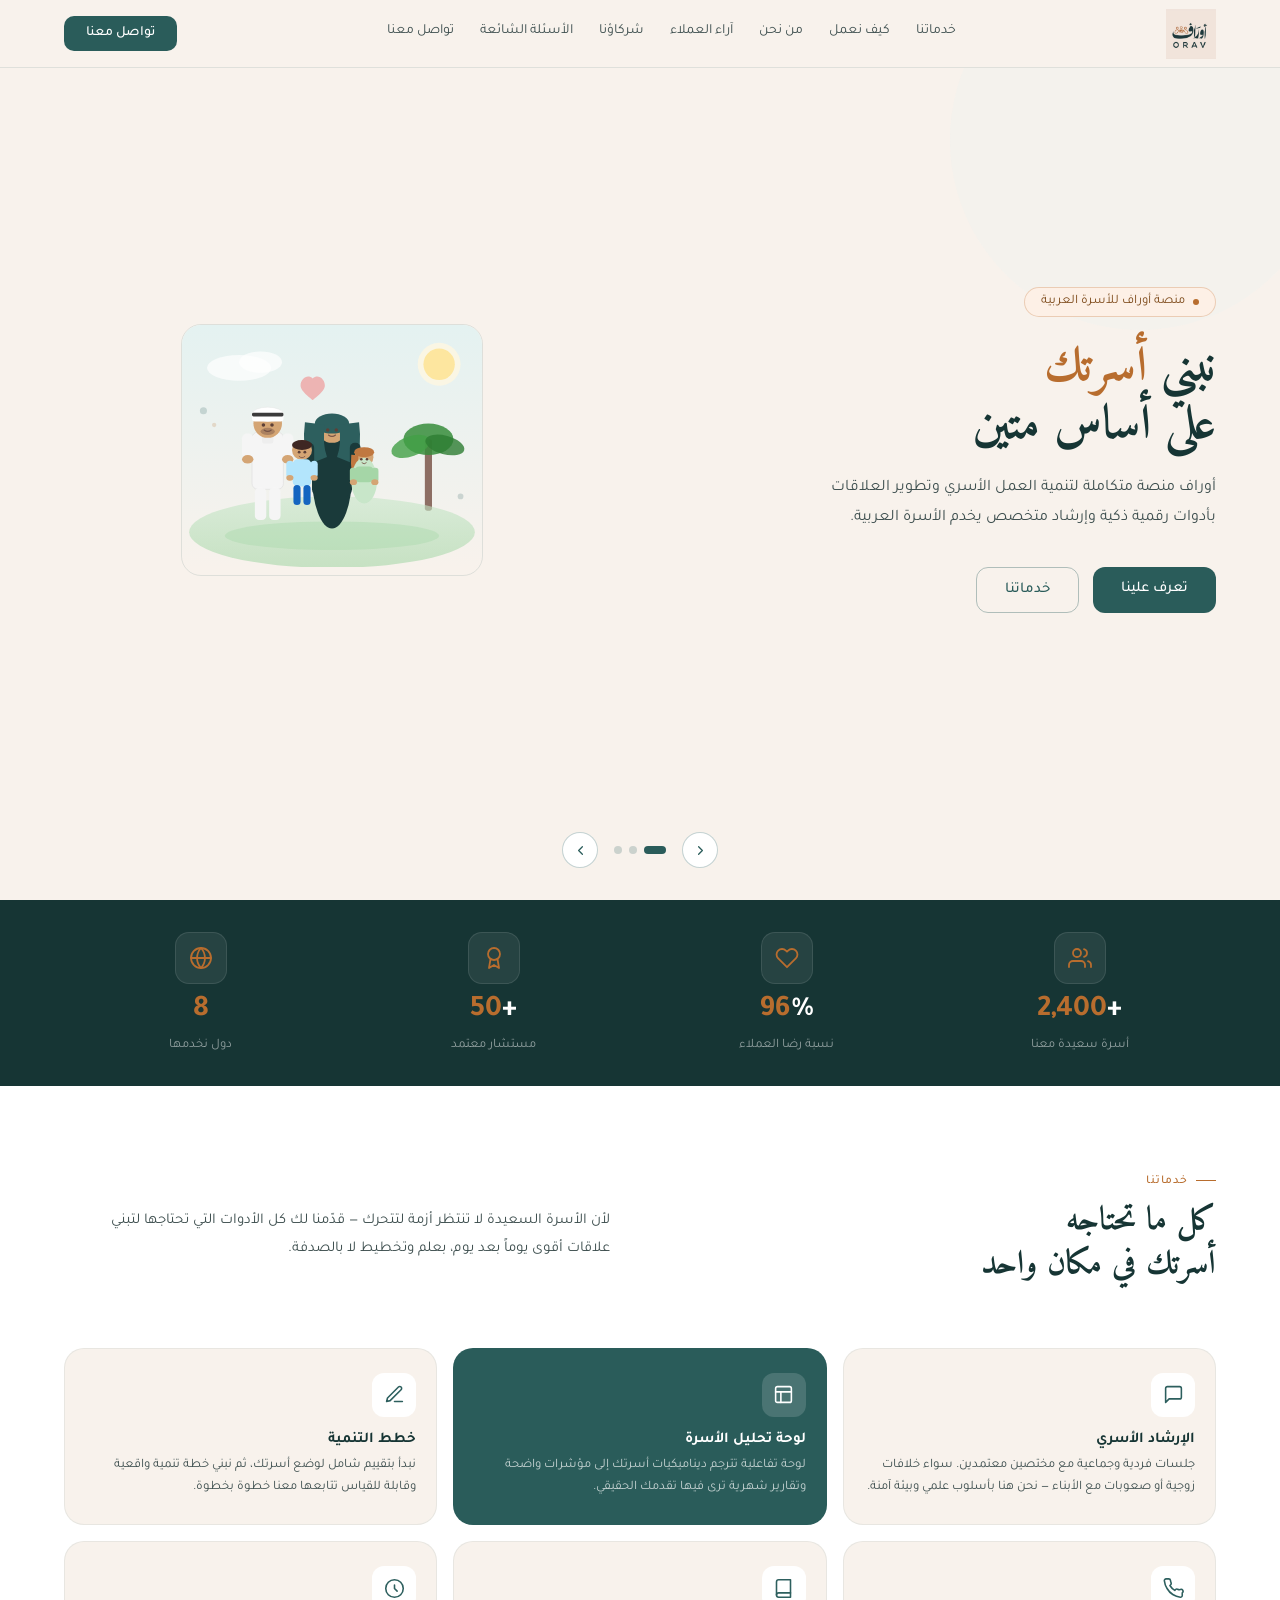
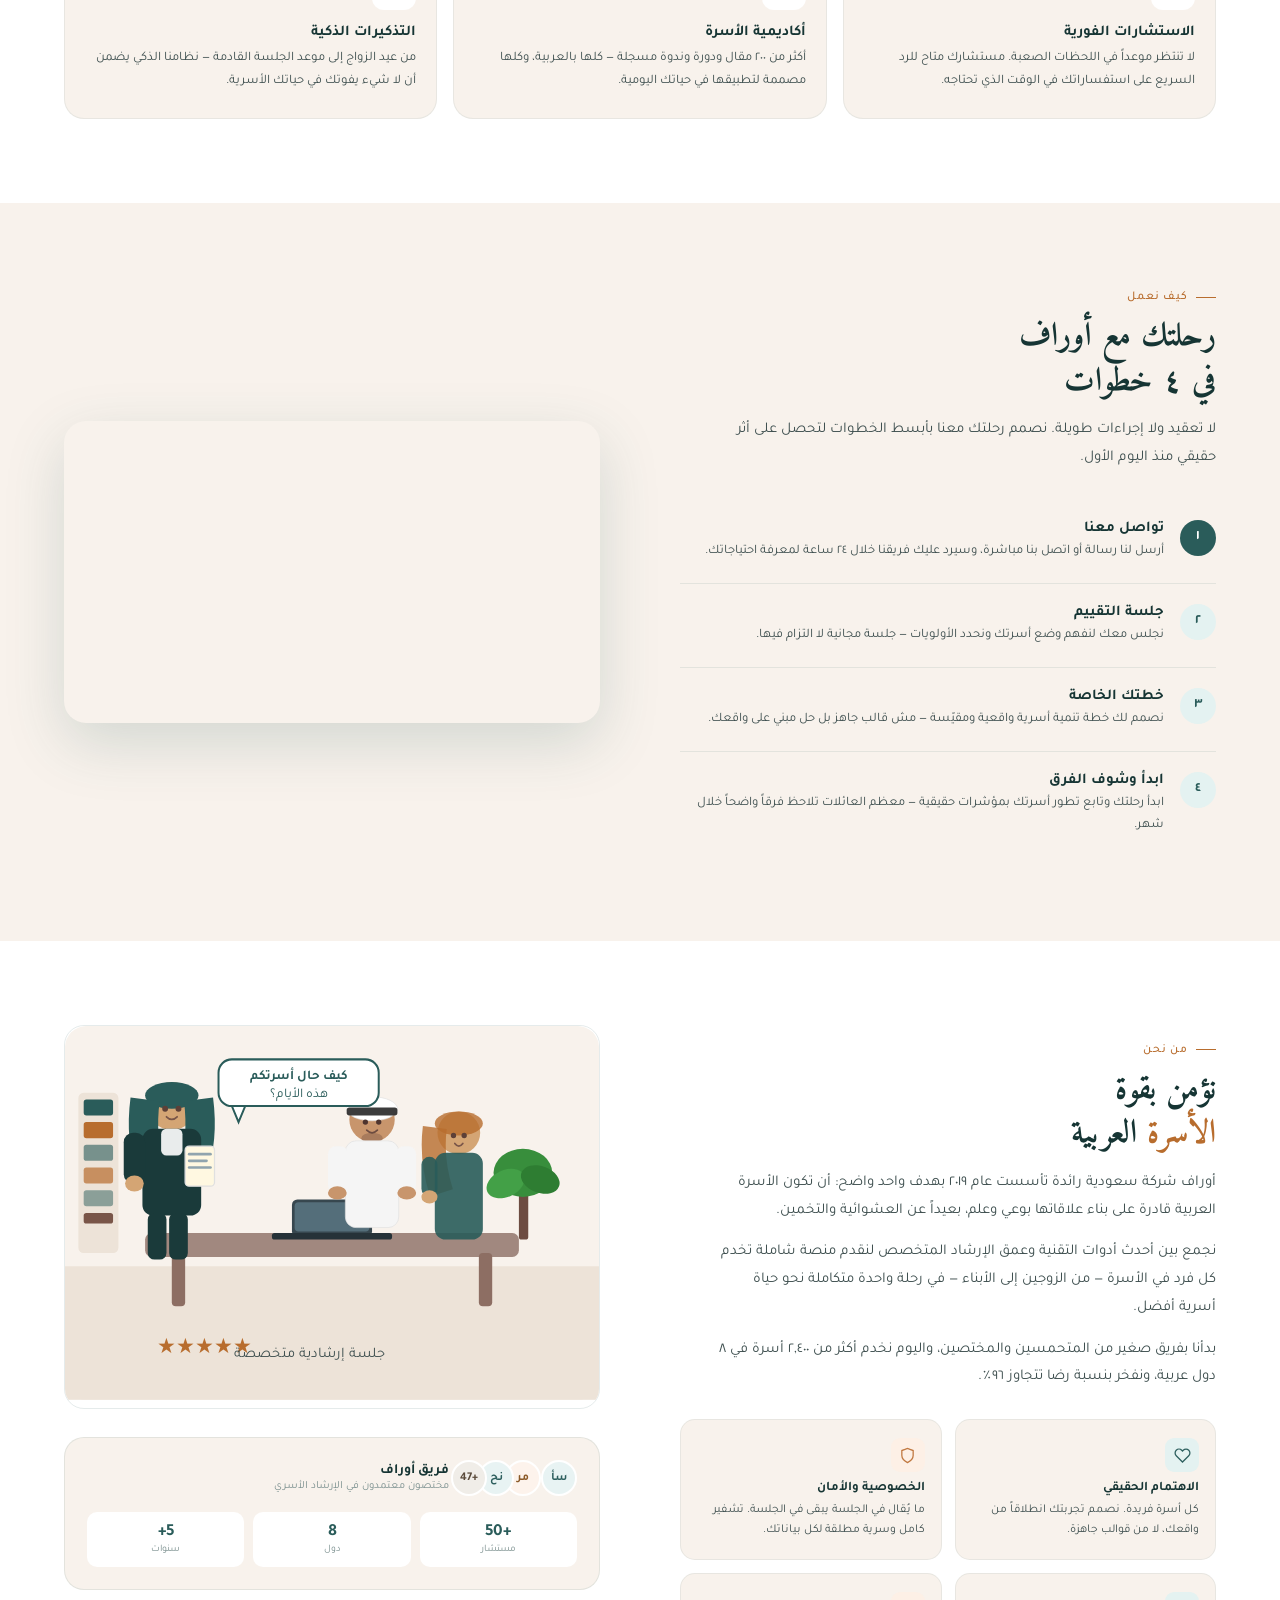
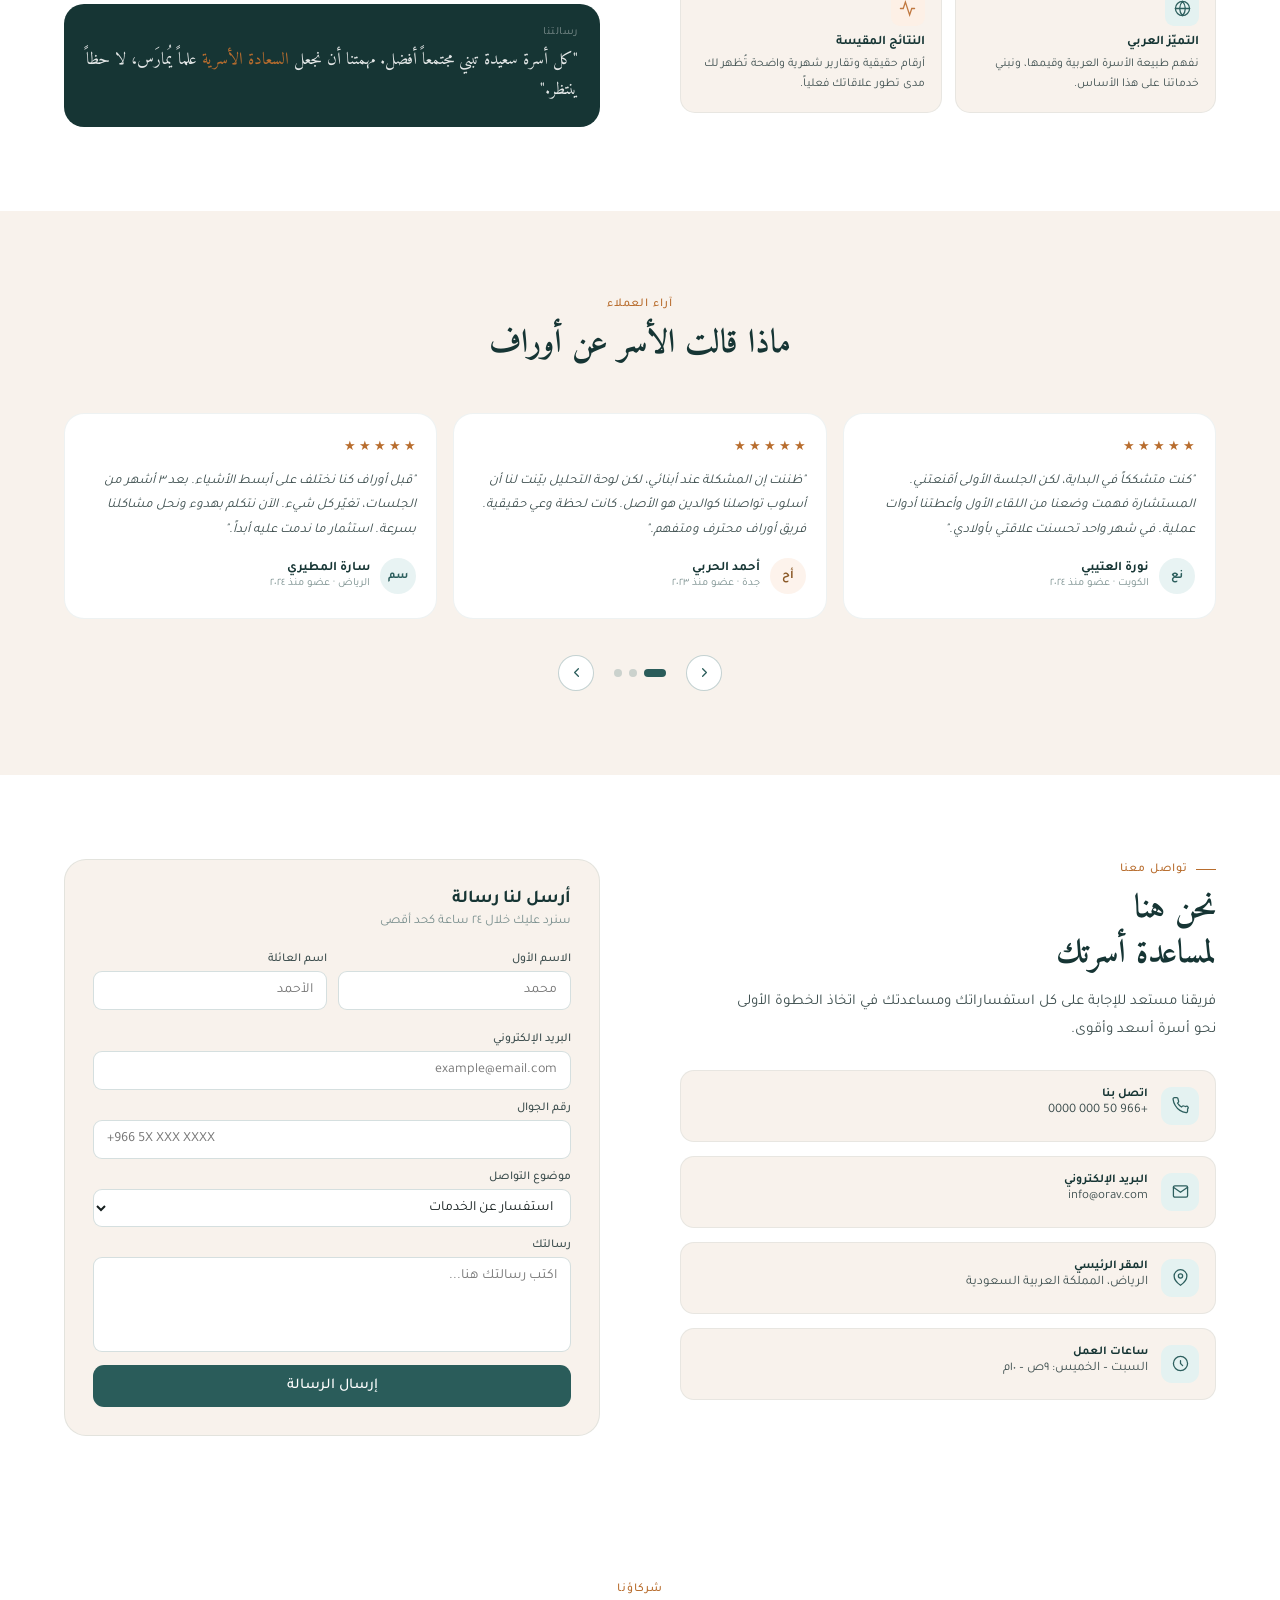
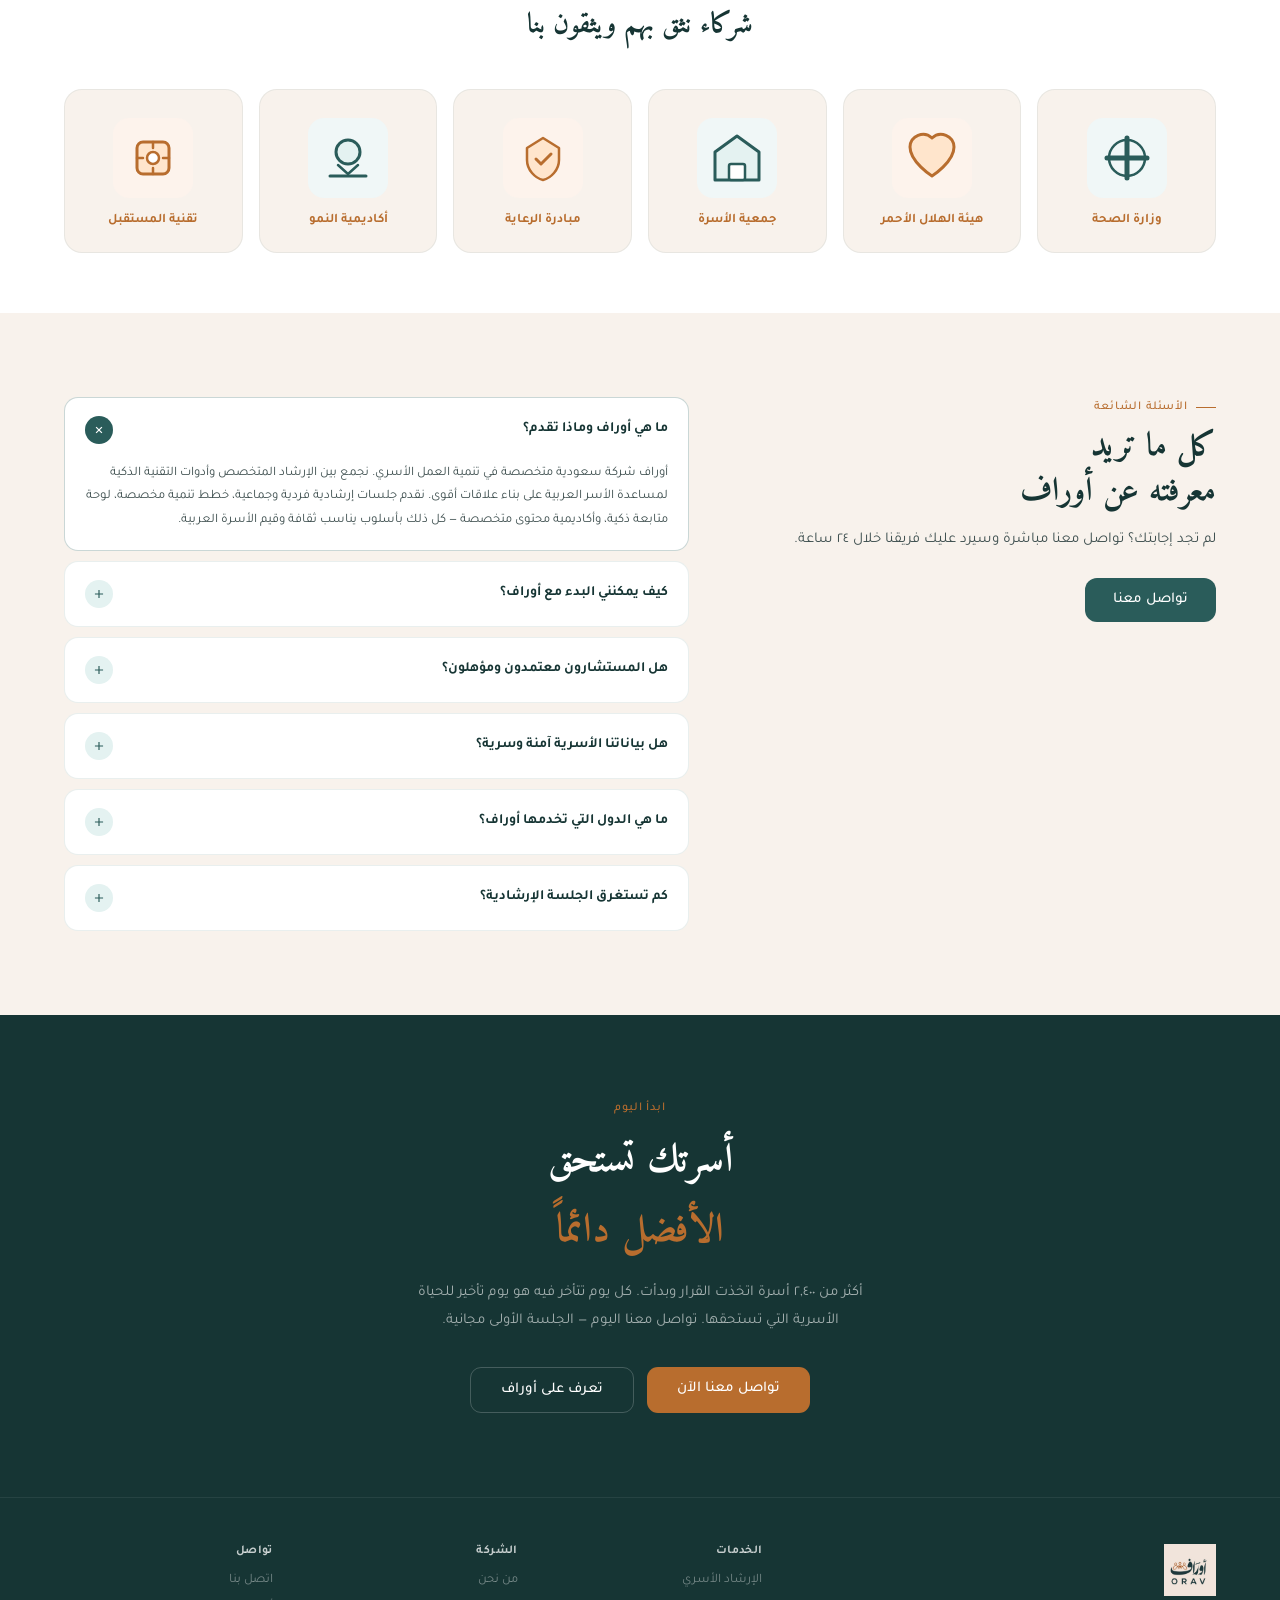
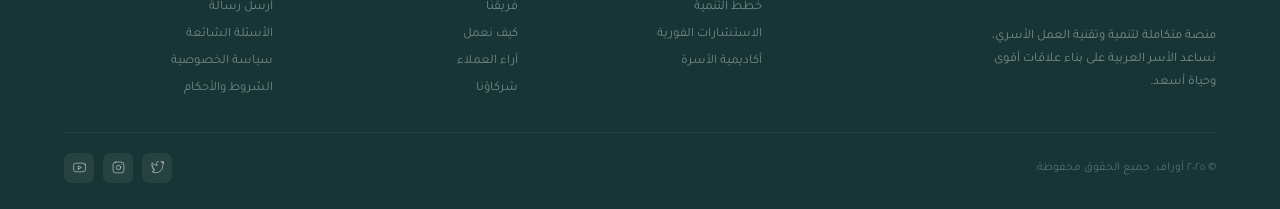
==== commit 3202e5c4: "update" ====
--- a/index.html
+++ b/index.html
@@ -1,4 +1,4 @@
-<!doctype html>
+﻿<!doctype html>
 <html lang="ar" dir="rtl">
   <head>
     <meta charset="UTF-8" />
@@ -1707,92 +1707,15 @@
             </div>
           </div>
         </div>
-        <div class="how-vis">
-          <p
-            style="
-              font-size: 11px;
-              color: var(--text-muted);
-              margin-bottom: 16px;
-              font-weight: 500;
-            "
-          >
-            تقرير التطور الأسري — يونيو ٢٠٢٥
-          </p>
-          <div class="tl">
-            <div class="tl-lw">
-              <div class="tl-d"></div>
-              <div class="tl-ln"></div>
-            </div>
-            <div style="flex: 1">
-              <div class="tl-lbl">التواصل والحوار</div>
-              <div class="tl-txt">تحسّن ملحوظ في الاستماع الفعّال</div>
-              <div class="tl-bar">
-                <div class="tl-fill" style="width: 85%"></div>
-              </div>
-            </div>
-          </div>
-          <div class="tl">
-            <div class="tl-lw">
-              <div class="tl-d b"></div>
-              <div class="tl-ln"></div>
-            </div>
-            <div style="flex: 1">
-              <div class="tl-lbl">حل النزاعات</div>
-              <div class="tl-txt">انخفاض في حدة الخلافات ٦٠%</div>
-              <div class="tl-bar">
-                <div class="tl-fill b" style="width: 72%"></div>
-              </div>
-            </div>
-          </div>
-          <div class="tl">
-            <div class="tl-lw">
-              <div class="tl-d"></div>
-              <div class="tl-ln"></div>
-            </div>
-            <div style="flex: 1">
-              <div class="tl-lbl">الترابط الأسري</div>
-              <div class="tl-txt">زيادة في الأنشطة المشتركة</div>
-              <div class="tl-bar">
-                <div class="tl-fill" style="width: 90%"></div>
-              </div>
-            </div>
-          </div>
-          <div class="tl">
-            <div class="tl-lw"><div class="tl-d b"></div></div>
-            <div style="flex: 1">
-              <div class="tl-lbl">التخطيط المستقبلي</div>
-              <div class="tl-txt">وضع أهداف مشتركة وخطة سنوية</div>
-              <div class="tl-bar">
-                <div class="tl-fill b" style="width: 60%"></div>
-              </div>
-            </div>
-          </div>
-          <div class="how-alert">
-            <div class="how-ai">
-              <svg
-                viewBox="0 0 24 24"
-                fill="none"
-                stroke="white"
-                stroke-width="2"
-                stroke-linecap="round"
-              >
-                <path d="M20 6L9 17l-5-5" />
-              </svg>
-            </div>
-            <div>
-              <div
-                style="
-                  font-size: 13px;
-                  font-weight: 700;
-                  color: var(--teal-dark);
-                "
-              >
-                الجلسة القادمة محجوزة
-              </div>
-              <div style="font-size: 11px; color: var(--teal-mid)">
-                الأحد ١٥ يونيو — ٨ مساءً مع د. سارة
-              </div>
-            </div>
+        <div class="how-vis how-vis-video">
+          <div class="yt-wrap">
+            <iframe
+              src="https://www.youtube.com/embed/pvzONoOXH9M"
+              title="أوراف — منصة الأسرة العربية"
+              frameborder="0"
+              allow="accelerometer; autoplay; clipboard-write; encrypted-media; gyroscope; picture-in-picture; web-share"
+              allowfullscreen
+            ></iframe>
           </div>
         </div>
       </div>
@@ -2623,819 +2546,79 @@
           شركاء نثق بهم ويثقون بنا
         </h2>
       </div>
-      <div class="partners-track-wrap">
-        <div class="partners-track" id="partnersTrack">
-          <div class="p-logo-card">
-            <div
-              class="p-logo-box"
-              style="
-                background: #e4f2f1;
-                min-width: 160px;
-                gap: 10px;
-                display: flex;
-                align-items: center;
-                padding: 16px 22px;
-              "
-            >
-              <div
-                style="
-                  width: 36px;
-                  height: 36px;
-                  background: white;
-                  border-radius: 8px;
-                  display: flex;
-                  align-items: center;
-                  justify-content: center;
-                  flex-shrink: 0;
-                "
-              >
-                <svg
-                  viewBox="0 0 24 24"
-                  fill="none"
-                  stroke="#2a5c5a"
-                  stroke-width="1.8"
-                  stroke-linecap="round"
-                  stroke-linejoin="round"
-                  width="20"
-                  height="20"
-                >
-                  <path
-                    d="M12 2L2 7l10 5 10-5-10-5zM2 17l10 5 10-5M2 12l10 5 10-5"
-                  />
-                </svg>
-              </div>
-              <span
-                style="
-                  font-family: &quot;Tajawal&quot;, sans-serif;
-                  font-size: 13px;
-                  font-weight: 700;
-                  color: #2a5c5a;
-                  white-space: nowrap;
-                "
-                >وزارة الصحة</span
-              >
-            </div>
-          </div>
-          <div class="p-logo-card">
-            <div
-              class="p-logo-box"
-              style="
-                background: #fdf0e6;
-                min-width: 160px;
-                gap: 10px;
-                display: flex;
-                align-items: center;
-                padding: 16px 22px;
-              "
-            >
-              <div
-                style="
-                  width: 36px;
-                  height: 36px;
-                  background: white;
-                  border-radius: 8px;
-                  display: flex;
-                  align-items: center;
-                  justify-content: center;
-                  flex-shrink: 0;
-                "
-              >
-                <svg
-                  viewBox="0 0 24 24"
-                  fill="none"
-                  stroke="#b86d2e"
-                  stroke-width="1.8"
-                  stroke-linecap="round"
-                  stroke-linejoin="round"
-                  width="20"
-                  height="20"
-                >
-                  <path
-                    d="M19 14c1.49-1.46 3-3.21 3-5.5A5.5 5.5 0 0 0 16.5 3c-1.76 0-3 .5-4.5 2-1.5-1.5-2.74-2-4.5-2A5.5 5.5 0 0 0 2 8.5c0 2.3 1.5 4.05 3 5.5l7 7z"
-                  />
-                </svg>
-              </div>
-              <span
-                style="
-                  font-family: &quot;Tajawal&quot;, sans-serif;
-                  font-size: 13px;
-                  font-weight: 700;
-                  color: #b86d2e;
-                  white-space: nowrap;
-                "
-                >هيئة الهلال الأحمر</span
-              >
-            </div>
-          </div>
-          <div class="p-logo-card">
-            <div
-              class="p-logo-box"
-              style="
-                background: #e4f2f1;
-                min-width: 160px;
-                gap: 10px;
-                display: flex;
-                align-items: center;
-                padding: 16px 22px;
-              "
-            >
-              <div
-                style="
-                  width: 36px;
-                  height: 36px;
-                  background: white;
-                  border-radius: 8px;
-                  display: flex;
-                  align-items: center;
-                  justify-content: center;
-                  flex-shrink: 0;
-                "
-              >
-                <svg
-                  viewBox="0 0 24 24"
-                  fill="none"
-                  stroke="#2a5c5a"
-                  stroke-width="1.8"
-                  stroke-linecap="round"
-                  stroke-linejoin="round"
-                  width="20"
-                  height="20"
-                >
-                  <path
-                    d="M17 21v-2a4 4 0 0 0-4-4H5a4 4 0 0 0-4 4v2M9 11a4 4 0 1 0 0-8 4 4 0 0 0 0 8zM23 21v-2a4 4 0 0 0-3-3.87M16 3.13a4 4 0 0 1 0 7.75"
-                  />
-                </svg>
-              </div>
-              <span
-                style="
-                  font-family: &quot;Tajawal&quot;, sans-serif;
-                  font-size: 13px;
-                  font-weight: 700;
-                  color: #2a5c5a;
-                  white-space: nowrap;
-                "
-                >جمعية الأسرة</span
-              >
-            </div>
-          </div>
-          <div class="p-logo-card">
-            <div
-              class="p-logo-box"
-              style="
-                background: #fdf0e6;
-                min-width: 160px;
-                gap: 10px;
-                display: flex;
-                align-items: center;
-                padding: 16px 22px;
-              "
-            >
-              <div
-                style="
-                  width: 36px;
-                  height: 36px;
-                  background: white;
-                  border-radius: 8px;
-                  display: flex;
-                  align-items: center;
-                  justify-content: center;
-                  flex-shrink: 0;
-                "
-              >
-                <svg
-                  viewBox="0 0 24 24"
-                  fill="none"
-                  stroke="#b86d2e"
-                  stroke-width="1.8"
-                  stroke-linecap="round"
-                  stroke-linejoin="round"
-                  width="20"
-                  height="20"
-                >
-                  <path d="M22 10v6M2 10l10-5 10 5-10 5z" />
-                </svg>
-              </div>
-              <span
-                style="
-                  font-family: &quot;Tajawal&quot;, sans-serif;
-                  font-size: 13px;
-                  font-weight: 700;
-                  color: #b86d2e;
-                  white-space: nowrap;
-                "
-                >أكاديمية النمو</span
-              >
-            </div>
-          </div>
-          <div class="p-logo-card">
-            <div
-              class="p-logo-box"
-              style="
-                background: #e4f2f1;
-                min-width: 160px;
-                gap: 10px;
-                display: flex;
-                align-items: center;
-                padding: 16px 22px;
-              "
-            >
-              <div
-                style="
-                  width: 36px;
-                  height: 36px;
-                  background: white;
-                  border-radius: 8px;
-                  display: flex;
-                  align-items: center;
-                  justify-content: center;
-                  flex-shrink: 0;
-                "
-              >
-                <svg
-                  viewBox="0 0 24 24"
-                  fill="none"
-                  stroke="#2a5c5a"
-                  stroke-width="1.8"
-                  stroke-linecap="round"
-                  stroke-linejoin="round"
-                  width="20"
-                  height="20"
-                >
-                  <path
-                    d="M9 3H5a2 2 0 0 0-2 2v4m6-6h10a2 2 0 0 1 2 2v4M9 3v10M2 9h20M9 13h.01"
-                  />
-                </svg>
-              </div>
-              <span
-                style="
-                  font-family: &quot;Tajawal&quot;, sans-serif;
-                  font-size: 13px;
-                  font-weight: 700;
-                  color: #2a5c5a;
-                  white-space: nowrap;
-                "
-                >تقنية المستقبل</span
-              >
-            </div>
-          </div>
-          <div class="p-logo-card">
-            <div
-              class="p-logo-box"
-              style="
-                background: #fdf0e6;
-                min-width: 160px;
-                gap: 10px;
-                display: flex;
-                align-items: center;
-                padding: 16px 22px;
-              "
-            >
-              <div
-                style="
-                  width: 36px;
-                  height: 36px;
-                  background: white;
-                  border-radius: 8px;
-                  display: flex;
-                  align-items: center;
-                  justify-content: center;
-                  flex-shrink: 0;
-                "
-              >
-                <svg
-                  viewBox="0 0 24 24"
-                  fill="none"
-                  stroke="#b86d2e"
-                  stroke-width="1.8"
-                  stroke-linecap="round"
-                  stroke-linejoin="round"
-                  width="20"
-                  height="20"
-                >
-                  <path d="M12 22s8-4 8-10V5l-8-3-8 3v7c0 6 8 10 8 10z" />
-                </svg>
-              </div>
-              <span
-                style="
-                  font-family: &quot;Tajawal&quot;, sans-serif;
-                  font-size: 13px;
-                  font-weight: 700;
-                  color: #b86d2e;
-                  white-space: nowrap;
-                "
-                >مبادرة الرعاية</span
-              >
-            </div>
-          </div>
-          <div class="p-logo-card">
-            <div
-              class="p-logo-box"
-              style="
-                background: #e4f2f1;
-                min-width: 160px;
-                gap: 10px;
-                display: flex;
-                align-items: center;
-                padding: 16px 22px;
-              "
-            >
-              <div
-                style="
-                  width: 36px;
-                  height: 36px;
-                  background: white;
-                  border-radius: 8px;
-                  display: flex;
-                  align-items: center;
-                  justify-content: center;
-                  flex-shrink: 0;
-                "
-              >
-                <svg
-                  viewBox="0 0 24 24"
-                  fill="none"
-                  stroke="#2a5c5a"
-                  stroke-width="1.8"
-                  stroke-linecap="round"
-                  stroke-linejoin="round"
-                  width="20"
-                  height="20"
-                >
-                  <path
-                    d="M12 2a10 10 0 1 0 0 20 10 10 0 0 0 0-20zM2 12h20M12 2a15 15 0 0 1 0 20M12 2a15 15 0 0 0 0 20"
-                  />
-                </svg>
-              </div>
-              <span
-                style="
-                  font-family: &quot;Tajawal&quot;, sans-serif;
-                  font-size: 13px;
-                  font-weight: 700;
-                  color: #2a5c5a;
-                  white-space: nowrap;
-                "
-                >شبكة التنمية</span
-              >
-            </div>
-          </div>
-          <div class="p-logo-card">
-            <div
-              class="p-logo-box"
-              style="
-                background: #fdf0e6;
-                min-width: 160px;
-                gap: 10px;
-                display: flex;
-                align-items: center;
-                padding: 16px 22px;
-              "
-            >
-              <div
-                style="
-                  width: 36px;
-                  height: 36px;
-                  background: white;
-                  border-radius: 8px;
-                  display: flex;
-                  align-items: center;
-                  justify-content: center;
-                  flex-shrink: 0;
-                "
-              >
-                <svg
-                  viewBox="0 0 24 24"
-                  fill="none"
-                  stroke="#b86d2e"
-                  stroke-width="1.8"
-                  stroke-linecap="round"
-                  stroke-linejoin="round"
-                  width="20"
-                  height="20"
-                >
-                  <path
-                    d="M4 19.5A2.5 2.5 0 0 1 6.5 17H20M6.5 2H20v20H6.5A2.5 2.5 0 0 1 4 19.5v-15A2.5 2.5 0 0 1 6.5 2z"
-                  />
-                </svg>
-              </div>
-              <span
-                style="
-                  font-family: &quot;Tajawal&quot;, sans-serif;
-                  font-size: 13px;
-                  font-weight: 700;
-                  color: #b86d2e;
-                  white-space: nowrap;
-                "
-                >معهد البحوث</span
-              >
-            </div>
-          </div>
-          <div class="p-logo-card">
-            <div
-              class="p-logo-box"
-              style="
-                background: #e4f2f1;
-                min-width: 160px;
-                gap: 10px;
-                display: flex;
-                align-items: center;
-                padding: 16px 22px;
-              "
-            >
-              <div
-                style="
-                  width: 36px;
-                  height: 36px;
-                  background: white;
-                  border-radius: 8px;
-                  display: flex;
-                  align-items: center;
-                  justify-content: center;
-                  flex-shrink: 0;
-                "
-              >
-                <svg
-                  viewBox="0 0 24 24"
-                  fill="none"
-                  stroke="#2a5c5a"
-                  stroke-width="1.8"
-                  stroke-linecap="round"
-                  stroke-linejoin="round"
-                  width="20"
-                  height="20"
-                >
-                  <path
-                    d="M12 2L2 7l10 5 10-5-10-5zM2 17l10 5 10-5M2 12l10 5 10-5"
-                  />
-                </svg>
-              </div>
-              <span
-                style="
-                  font-family: &quot;Tajawal&quot;, sans-serif;
-                  font-size: 13px;
-                  font-weight: 700;
-                  color: #2a5c5a;
-                  white-space: nowrap;
-                "
-                >وزارة الصحة</span
-              >
-            </div>
-          </div>
-          <div class="p-logo-card">
-            <div
-              class="p-logo-box"
-              style="
-                background: #fdf0e6;
-                min-width: 160px;
-                gap: 10px;
-                display: flex;
-                align-items: center;
-                padding: 16px 22px;
-              "
-            >
-              <div
-                style="
-                  width: 36px;
-                  height: 36px;
-                  background: white;
-                  border-radius: 8px;
-                  display: flex;
-                  align-items: center;
-                  justify-content: center;
-                  flex-shrink: 0;
-                "
-              >
-                <svg
-                  viewBox="0 0 24 24"
-                  fill="none"
-                  stroke="#b86d2e"
-                  stroke-width="1.8"
-                  stroke-linecap="round"
-                  stroke-linejoin="round"
-                  width="20"
-                  height="20"
-                >
-                  <path
-                    d="M19 14c1.49-1.46 3-3.21 3-5.5A5.5 5.5 0 0 0 16.5 3c-1.76 0-3 .5-4.5 2-1.5-1.5-2.74-2-4.5-2A5.5 5.5 0 0 0 2 8.5c0 2.3 1.5 4.05 3 5.5l7 7z"
-                  />
-                </svg>
-              </div>
-              <span
-                style="
-                  font-family: &quot;Tajawal&quot;, sans-serif;
-                  font-size: 13px;
-                  font-weight: 700;
-                  color: #b86d2e;
-                  white-space: nowrap;
-                "
-                >هيئة الهلال الأحمر</span
-              >
-            </div>
-          </div>
-          <div class="p-logo-card">
-            <div
-              class="p-logo-box"
-              style="
-                background: #e4f2f1;
-                min-width: 160px;
-                gap: 10px;
-                display: flex;
-                align-items: center;
-                padding: 16px 22px;
-              "
-            >
-              <div
-                style="
-                  width: 36px;
-                  height: 36px;
-                  background: white;
-                  border-radius: 8px;
-                  display: flex;
-                  align-items: center;
-                  justify-content: center;
-                  flex-shrink: 0;
-                "
-              >
-                <svg
-                  viewBox="0 0 24 24"
-                  fill="none"
-                  stroke="#2a5c5a"
-                  stroke-width="1.8"
-                  stroke-linecap="round"
-                  stroke-linejoin="round"
-                  width="20"
-                  height="20"
-                >
-                  <path
-                    d="M17 21v-2a4 4 0 0 0-4-4H5a4 4 0 0 0-4 4v2M9 11a4 4 0 1 0 0-8 4 4 0 0 0 0 8zM23 21v-2a4 4 0 0 0-3-3.87M16 3.13a4 4 0 0 1 0 7.75"
-                  />
-                </svg>
-              </div>
-              <span
-                style="
-                  font-family: &quot;Tajawal&quot;, sans-serif;
-                  font-size: 13px;
-                  font-weight: 700;
-                  color: #2a5c5a;
-                  white-space: nowrap;
-                "
-                >جمعية الأسرة</span
-              >
-            </div>
-          </div>
-          <div class="p-logo-card">
-            <div
-              class="p-logo-box"
-              style="
-                background: #fdf0e6;
-                min-width: 160px;
-                gap: 10px;
-                display: flex;
-                align-items: center;
-                padding: 16px 22px;
-              "
-            >
-              <div
-                style="
-                  width: 36px;
-                  height: 36px;
-                  background: white;
-                  border-radius: 8px;
-                  display: flex;
-                  align-items: center;
-                  justify-content: center;
-                  flex-shrink: 0;
-                "
-              >
-                <svg
-                  viewBox="0 0 24 24"
-                  fill="none"
-                  stroke="#b86d2e"
-                  stroke-width="1.8"
-                  stroke-linecap="round"
-                  stroke-linejoin="round"
-                  width="20"
-                  height="20"
-                >
-                  <path d="M22 10v6M2 10l10-5 10 5-10 5z" />
-                </svg>
-              </div>
-              <span
-                style="
-                  font-family: &quot;Tajawal&quot;, sans-serif;
-                  font-size: 13px;
-                  font-weight: 700;
-                  color: #b86d2e;
-                  white-space: nowrap;
-                "
-                >أكاديمية النمو</span
-              >
-            </div>
-          </div>
-          <div class="p-logo-card">
-            <div
-              class="p-logo-box"
-              style="
-                background: #e4f2f1;
-                min-width: 160px;
-                gap: 10px;
-                display: flex;
-                align-items: center;
-                padding: 16px 22px;
-              "
-            >
-              <div
-                style="
-                  width: 36px;
-                  height: 36px;
-                  background: white;
-                  border-radius: 8px;
-                  display: flex;
-                  align-items: center;
-                  justify-content: center;
-                  flex-shrink: 0;
-                "
-              >
-                <svg
-                  viewBox="0 0 24 24"
-                  fill="none"
-                  stroke="#2a5c5a"
-                  stroke-width="1.8"
-                  stroke-linecap="round"
-                  stroke-linejoin="round"
-                  width="20"
-                  height="20"
-                >
-                  <path
-                    d="M9 3H5a2 2 0 0 0-2 2v4m6-6h10a2 2 0 0 1 2 2v4M9 3v10M2 9h20M9 13h.01"
-                  />
-                </svg>
-              </div>
-              <span
-                style="
-                  font-family: &quot;Tajawal&quot;, sans-serif;
-                  font-size: 13px;
-                  font-weight: 700;
-                  color: #2a5c5a;
-                  white-space: nowrap;
-                "
-                >تقنية المستقبل</span
-              >
-            </div>
-          </div>
-          <div class="p-logo-card">
-            <div
-              class="p-logo-box"
-              style="
-                background: #fdf0e6;
-                min-width: 160px;
-                gap: 10px;
-                display: flex;
-                align-items: center;
-                padding: 16px 22px;
-              "
-            >
-              <div
-                style="
-                  width: 36px;
-                  height: 36px;
-                  background: white;
-                  border-radius: 8px;
-                  display: flex;
-                  align-items: center;
-                  justify-content: center;
-                  flex-shrink: 0;
-                "
-              >
-                <svg
-                  viewBox="0 0 24 24"
-                  fill="none"
-                  stroke="#b86d2e"
-                  stroke-width="1.8"
-                  stroke-linecap="round"
-                  stroke-linejoin="round"
-                  width="20"
-                  height="20"
-                >
-                  <path d="M12 22s8-4 8-10V5l-8-3-8 3v7c0 6 8 10 8 10z" />
-                </svg>
-              </div>
-              <span
-                style="
-                  font-family: &quot;Tajawal&quot;, sans-serif;
-                  font-size: 13px;
-                  font-weight: 700;
-                  color: #b86d2e;
-                  white-space: nowrap;
-                "
-                >مبادرة الرعاية</span
-              >
-            </div>
-          </div>
-          <div class="p-logo-card">
-            <div
-              class="p-logo-box"
-              style="
-                background: #e4f2f1;
-                min-width: 160px;
-                gap: 10px;
-                display: flex;
-                align-items: center;
-                padding: 16px 22px;
-              "
-            >
-              <div
-                style="
-                  width: 36px;
-                  height: 36px;
-                  background: white;
-                  border-radius: 8px;
-                  display: flex;
-                  align-items: center;
-                  justify-content: center;
-                  flex-shrink: 0;
-                "
-              >
-                <svg
-                  viewBox="0 0 24 24"
-                  fill="none"
-                  stroke="#2a5c5a"
-                  stroke-width="1.8"
-                  stroke-linecap="round"
-                  stroke-linejoin="round"
-                  width="20"
-                  height="20"
-                >
-                  <path
-                    d="M12 2a10 10 0 1 0 0 20 10 10 0 0 0 0-20zM2 12h20M12 2a15 15 0 0 1 0 20M12 2a15 15 0 0 0 0 20"
-                  />
-                </svg>
-              </div>
-              <span
-                style="
-                  font-family: &quot;Tajawal&quot;, sans-serif;
-                  font-size: 13px;
-                  font-weight: 700;
-                  color: #2a5c5a;
-                  white-space: nowrap;
-                "
-                >شبكة التنمية</span
-              >
-            </div>
-          </div>
-          <div class="p-logo-card">
-            <div
-              class="p-logo-box"
-              style="
-                background: #fdf0e6;
-                min-width: 160px;
-                gap: 10px;
-                display: flex;
-                align-items: center;
-                padding: 16px 22px;
-              "
-            >
-              <div
-                style="
-                  width: 36px;
-                  height: 36px;
-                  background: white;
-                  border-radius: 8px;
-                  display: flex;
-                  align-items: center;
-                  justify-content: center;
-                  flex-shrink: 0;
-                "
-              >
-                <svg
-                  viewBox="0 0 24 24"
-                  fill="none"
-                  stroke="#b86d2e"
-                  stroke-width="1.8"
-                  stroke-linecap="round"
-                  stroke-linejoin="round"
-                  width="20"
-                  height="20"
-                >
-                  <path
-                    d="M4 19.5A2.5 2.5 0 0 1 6.5 17H20M6.5 2H20v20H6.5A2.5 2.5 0 0 1 4 19.5v-15A2.5 2.5 0 0 1 6.5 2z"
-                  />
-                </svg>
-              </div>
-              <span
-                style="
-                  font-family: &quot;Tajawal&quot;, sans-serif;
-                  font-size: 13px;
-                  font-weight: 700;
-                  color: #b86d2e;
-                  white-space: nowrap;
-                "
-                >معهد البحوث</span
-              >
-            </div>
-          </div>
-        </div>
-      </div>
-    </section>
+      <div class="partners-grid">
+
+        <div class="p-card">
+          <div class="p-img-wrap">
+            <svg viewBox="0 0 80 80" fill="none" xmlns="http://www.w3.org/2000/svg">
+              <rect width="80" height="80" rx="16" fill="#f0f7f7"/>
+              <path d="M40 20v40M20 40h40" stroke="#2a5c5a" stroke-width="5" stroke-linecap="round"/>
+              <circle cx="40" cy="40" r="18" stroke="#2a5c5a" stroke-width="2.5" fill="none"/>
+            </svg>
+          </div>
+          <span class="p-card-name">وزارة الصحة</span>
+        </div>
+
+        <div class="p-card">
+          <div class="p-img-wrap">
+            <svg viewBox="0 0 80 80" fill="none" xmlns="http://www.w3.org/2000/svg">
+              <rect width="80" height="80" rx="16" fill="#fdf3ec"/>
+              <path d="M40 58 C40 58 18 44 18 29a13 13 0 0 1 22-9A13 13 0 0 1 62 29c0 15-22 29-22 29z" stroke="#b86d2e" stroke-width="3" stroke-linejoin="round" fill="#ffe5cc"/>
+            </svg>
+          </div>
+          <span class="p-card-name">هيئة الهلال الأحمر</span>
+        </div>
+
+        <div class="p-card">
+          <div class="p-img-wrap">
+            <svg viewBox="0 0 80 80" fill="none" xmlns="http://www.w3.org/2000/svg">
+              <rect width="80" height="80" rx="16" fill="#f0f7f7"/>
+              <path d="M40 18 L62 34 V62 H18 V34 Z" stroke="#2a5c5a" stroke-width="3" stroke-linejoin="round" fill="#e4f2f1"/>
+              <rect x="32" y="46" width="16" height="16" rx="2" stroke="#2a5c5a" stroke-width="2.5" fill="white"/>
+            </svg>
+          </div>
+          <span class="p-card-name">جمعية الأسرة</span>
+        </div>
+
+        <div class="p-card">
+          <div class="p-img-wrap">
+            <svg viewBox="0 0 80 80" fill="none" xmlns="http://www.w3.org/2000/svg">
+              <rect width="80" height="80" rx="16" fill="#fdf3ec"/>
+              <path d="M40 20 L56 30 L56 42 C56 52 48 60 40 62 C32 60 24 52 24 42 L24 30 Z" stroke="#b86d2e" stroke-width="2.5" stroke-linejoin="round" fill="#ffe5cc"/>
+              <path d="M33 41 L38 46 L48 36" stroke="#b86d2e" stroke-width="3" stroke-linecap="round" stroke-linejoin="round"/>
+            </svg>
+          </div>
+          <span class="p-card-name">مبادرة الرعاية</span>
+        </div>
+
+        <div class="p-card">
+          <div class="p-img-wrap">
+            <svg viewBox="0 0 80 80" fill="none" xmlns="http://www.w3.org/2000/svg">
+              <rect width="80" height="80" rx="16" fill="#f0f7f7"/>
+              <circle cx="40" cy="34" r="12" stroke="#2a5c5a" stroke-width="3" fill="#e4f2f1"/>
+              <line x1="22" y1="58" x2="58" y2="58" stroke="#2a5c5a" stroke-width="3" stroke-linecap="round"/>
+              <path d="M30 47 L40 56 L50 47" stroke="#2a5c5a" stroke-width="2.5" stroke-linecap="round" stroke-linejoin="round" fill="none"/>
+            </svg>
+          </div>
+          <span class="p-card-name">أكاديمية النمو</span>
+        </div>
+
+        <div class="p-card">
+          <div class="p-img-wrap">
+            <svg viewBox="0 0 80 80" fill="none" xmlns="http://www.w3.org/2000/svg">
+              <rect width="80" height="80" rx="16" fill="#fdf3ec"/>
+              <rect x="24" y="24" width="32" height="32" rx="6" stroke="#b86d2e" stroke-width="3" fill="#ffe5cc"/>
+              <circle cx="40" cy="40" r="6" stroke="#b86d2e" stroke-width="2.5" fill="white"/>
+              <line x1="40" y1="24" x2="40" y2="30" stroke="#b86d2e" stroke-width="2.5" stroke-linecap="round"/>
+              <line x1="40" y1="50" x2="40" y2="56" stroke="#b86d2e" stroke-width="2.5" stroke-linecap="round"/>
+              <line x1="24" y1="40" x2="30" y2="40" stroke="#b86d2e" stroke-width="2.5" stroke-linecap="round"/>
+              <line x1="50" y1="40" x2="56" y2="40" stroke="#b86d2e" stroke-width="2.5" stroke-linecap="round"/>
+            </svg>
+          </div>
+          <span class="p-card-name">تقنية المستقبل</span>
+        </div>
+
+      </div>    </section>
 
     <!-- FAQ -->
 
--- a/css/style.css
+++ b/css/style.css
@@ -604,9 +604,26 @@
 }
 
 .srv-card:hover {
-    background: var(--white);
-    border-color: rgba(45, 95, 94, .2);
-    transform: translateY(-3px);
+    background: var(--teal);
+    border-color: transparent;
+    transform: translateY(-4px);
+    box-shadow: 0 12px 32px rgba(42, 92, 90, .22);
+}
+
+.srv-card:hover .srv-ico {
+    background: rgba(255, 255, 255, .15);
+}
+
+.srv-card:hover .srv-ico svg {
+    stroke: var(--white);
+}
+
+.srv-card:hover .srv-t {
+    color: var(--white);
+}
+
+.srv-card:hover .srv-d {
+    color: rgba(255, 255, 255, .72);
 }
 
 .srv-card.ac {
@@ -723,6 +740,33 @@
     border-radius: 22px;
     padding: 26px;
     border: 0.5px solid rgba(45, 95, 94, .12);
+}
+
+.how-vis-video {
+    padding: 0;
+    border: none;
+    background: transparent;
+    overflow: hidden;
+    border-radius: 22px;
+    box-shadow: 0 20px 60px rgba(42, 92, 90, .18);
+}
+
+.yt-wrap {
+    position: relative;
+    width: 100%;
+    padding-top: 56.25%;
+    border-radius: 22px;
+    overflow: hidden;
+}
+
+.yt-wrap iframe {
+    position: absolute;
+    top: 0;
+    left: 0;
+    width: 100%;
+    height: 100%;
+    border: none;
+    display: block;
 }
 
 .tl {
@@ -1449,58 +1493,70 @@
 
 .partners-hd {
     text-align: center;
-    margin-bottom: 36px;
-}
-
-.partners-track-wrap {
-    overflow: hidden;
-    position: relative;
-}
-
-.partners-track-wrap::before,
-.partners-track-wrap::after {
-    content: '';
-    position: absolute;
-    top: 0;
-    bottom: 0;
-    width: 100px;
-    z-index: 2;
-    pointer-events: none;
-}
-
-.partners-track-wrap::before {
-    right: 0;
-    background: linear-gradient(to left, var(--white), transparent);
-}
-
-.partners-track-wrap::after {
-    left: 0;
-    background: linear-gradient(to right, var(--white), transparent);
-}
-
-.partners-track {
-    display: flex;
+    margin-bottom: 44px;
+}
+
+.partners-grid {
+    display: grid;
+    grid-template-columns: repeat(6, 1fr);
     gap: 16px;
-    width: max-content;
-    animation: scrollPartners 28s linear infinite;
-}
-
-.partners-track:hover {
-    animation-play-state: paused;
-}
-
-@keyframes scrollPartners {
-    0% {
-        transform: translateX(0);
-    }
-
-    100% {
-        transform: translateX(-50%)
-    }
-}
-
-.p-logo-card {
-    flex-shrink: 0;
+}
+
+.p-card {
+    display: flex;
+    flex-direction: column;
+    align-items: center;
+    justify-content: center;
+    gap: 14px;
+    padding: 28px 16px 22px;
+    background: var(--cream);
+    border-radius: 18px;
+    border: 0.5px solid rgba(45, 95, 94, .08);
+    transition: all .25s;
+    cursor: default;
+}
+
+.p-card:hover {
+    border-color: rgba(45, 95, 94, .18);
+    transform: translateY(-3px);
+    box-shadow: 0 10px 30px rgba(42, 92, 90, .08);
+    background: var(--white);
+}
+
+.p-img-wrap {
+    width: 80px;
+    height: 80px;
+    display: flex;
+    align-items: center;
+    justify-content: center;
+}
+
+.p-img-wrap svg,
+.p-img-wrap img {
+    width: 80px;
+    height: 80px;
+    object-fit: contain;
+}
+
+.p-card-name {
+    font-size: 13px;
+    font-weight: 700;
+    color: var(--bronze);
+    text-align: center;
+    line-height: 1.4;
+}
+
+@media(max-width:768px) {
+    .partners-grid {
+        grid-template-columns: repeat(3, 1fr);
+        gap: 12px;
+    }
+}
+
+@media(max-width:480px) {
+    .partners-grid {
+        grid-template-columns: repeat(2, 1fr);
+    }
 }
 
 .p-logo-box {
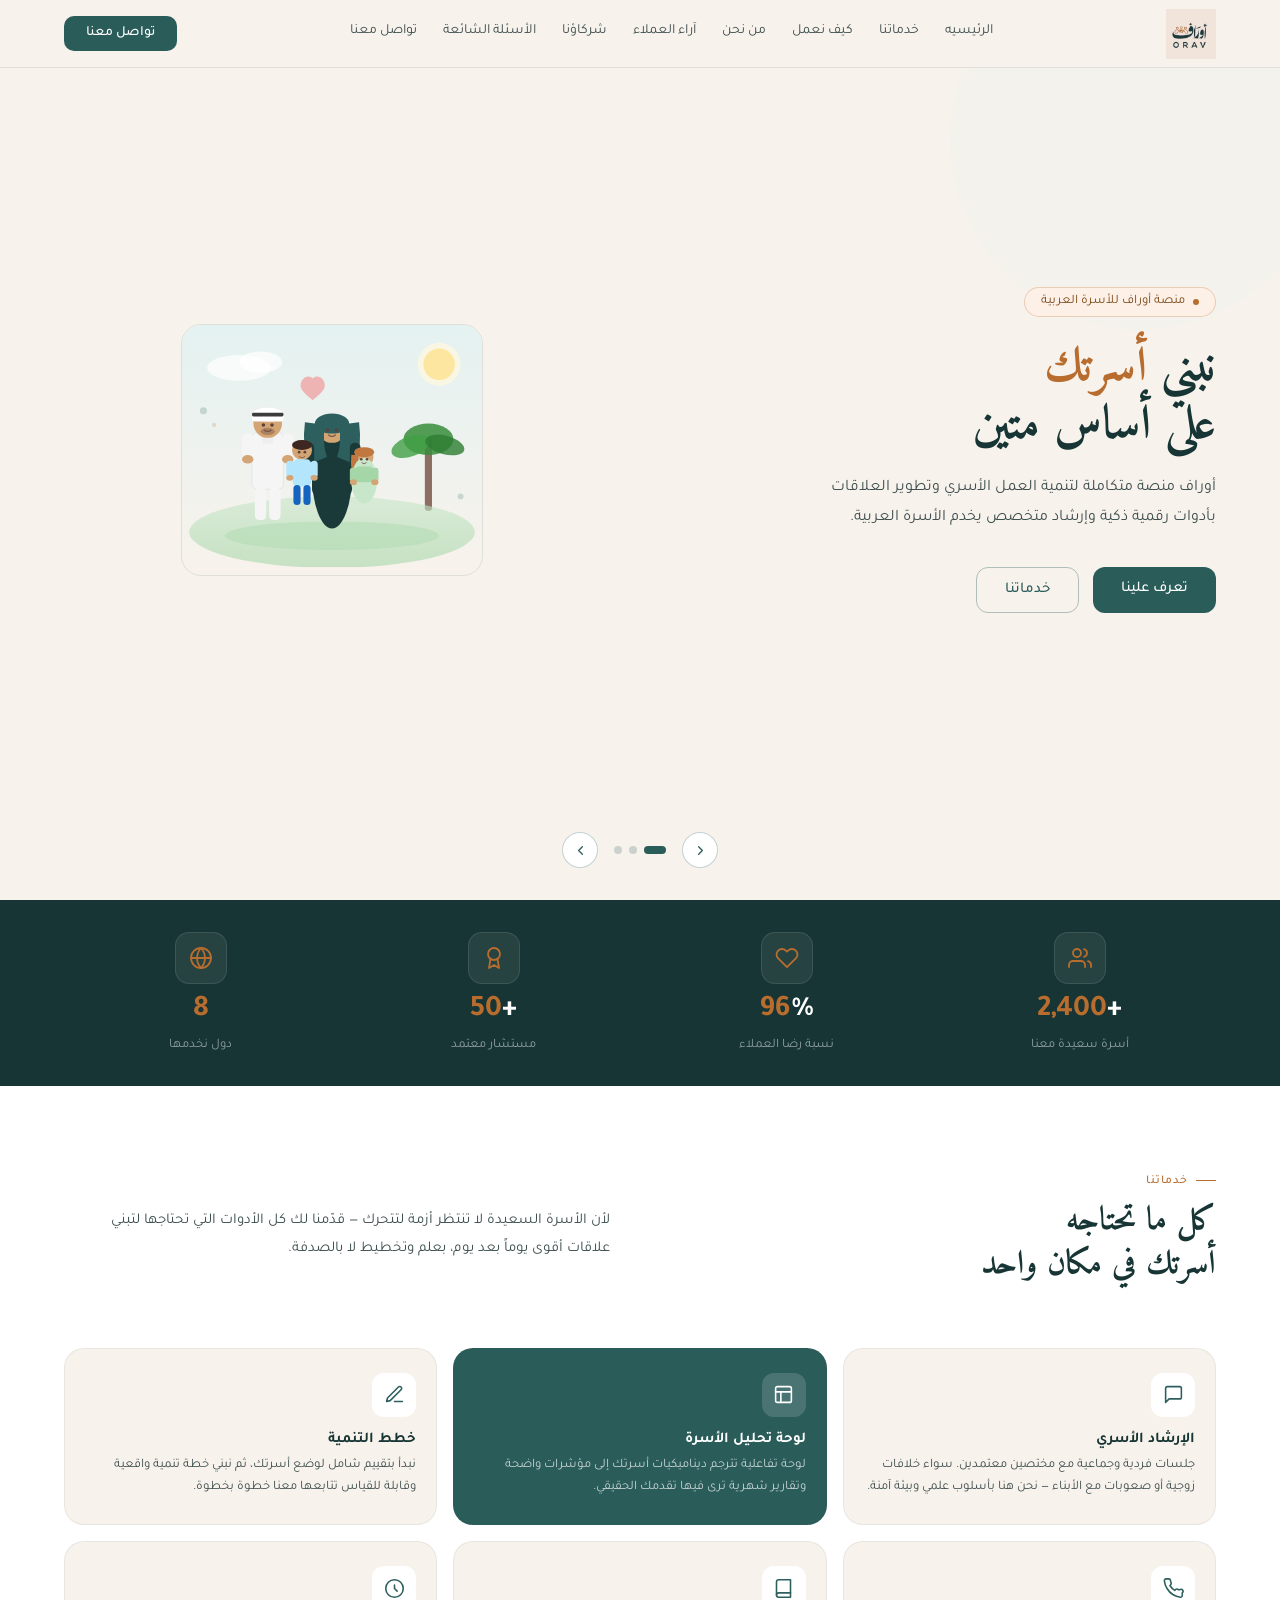
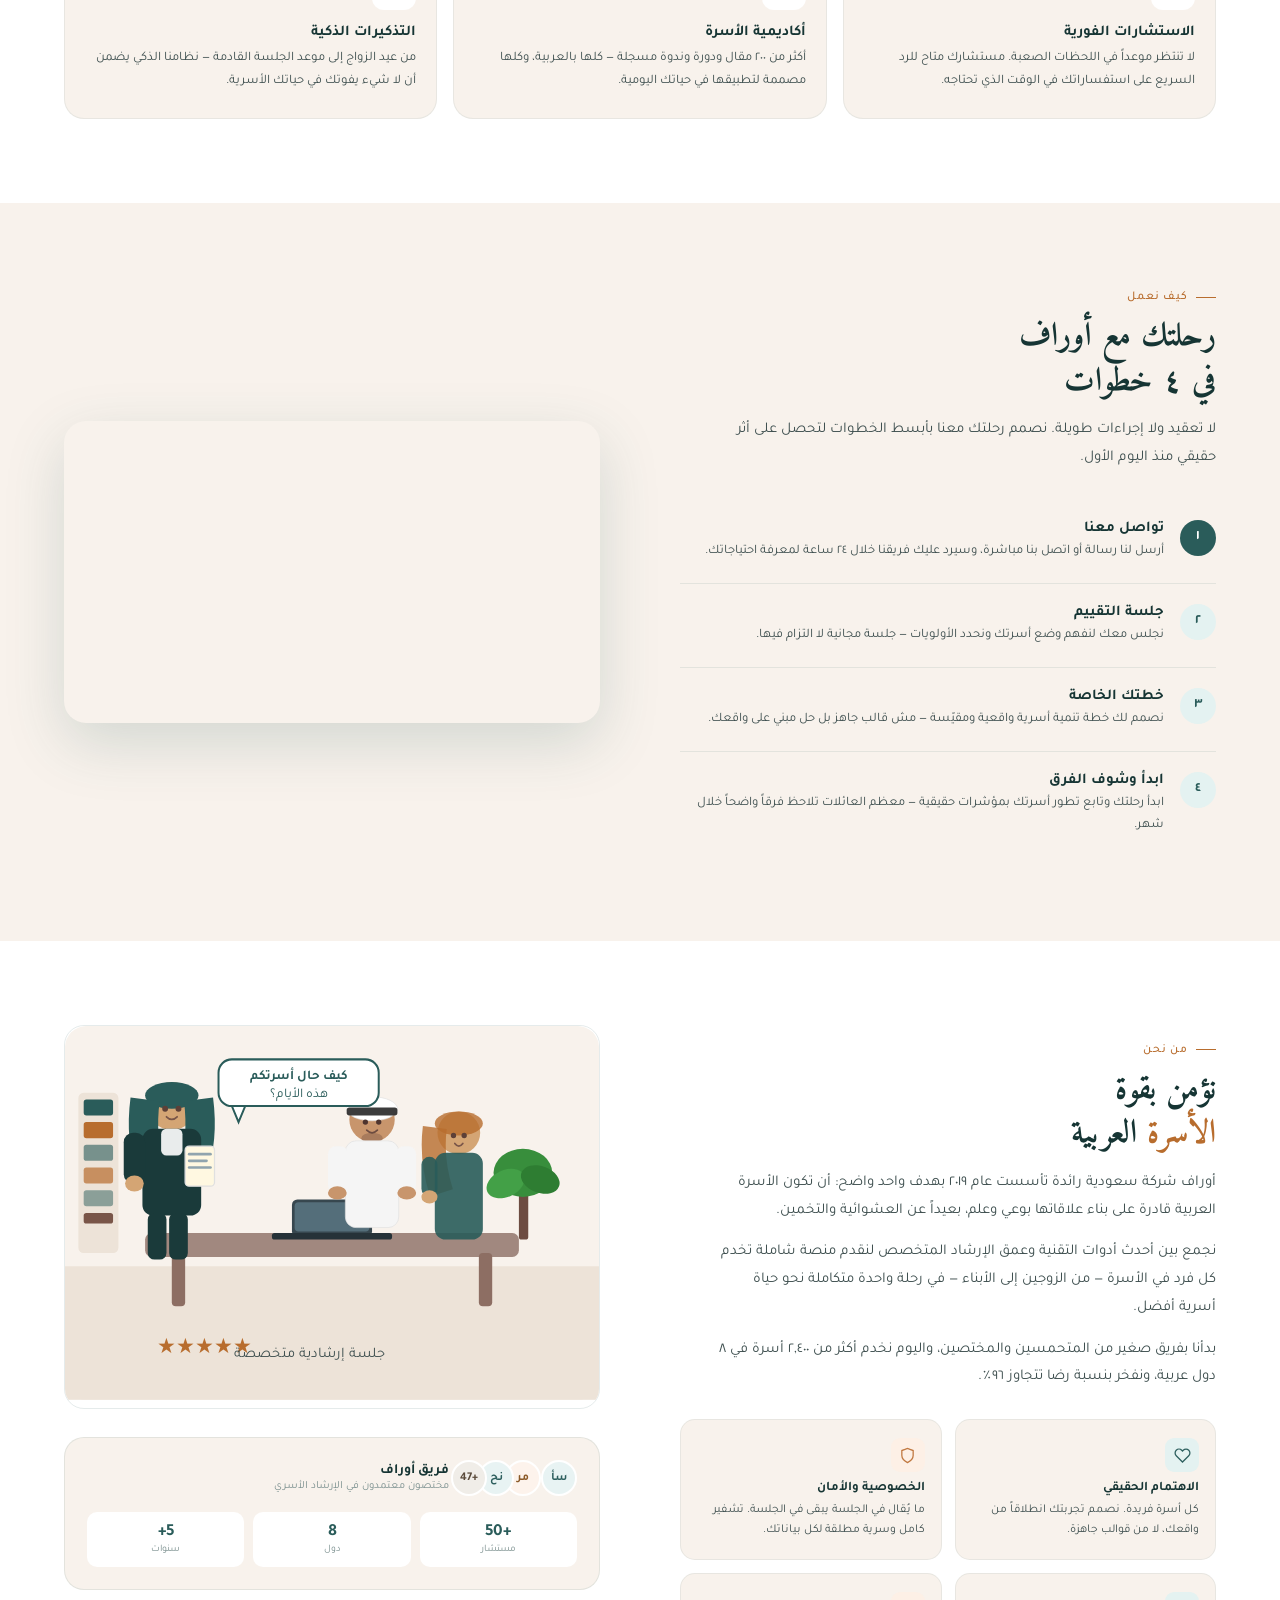
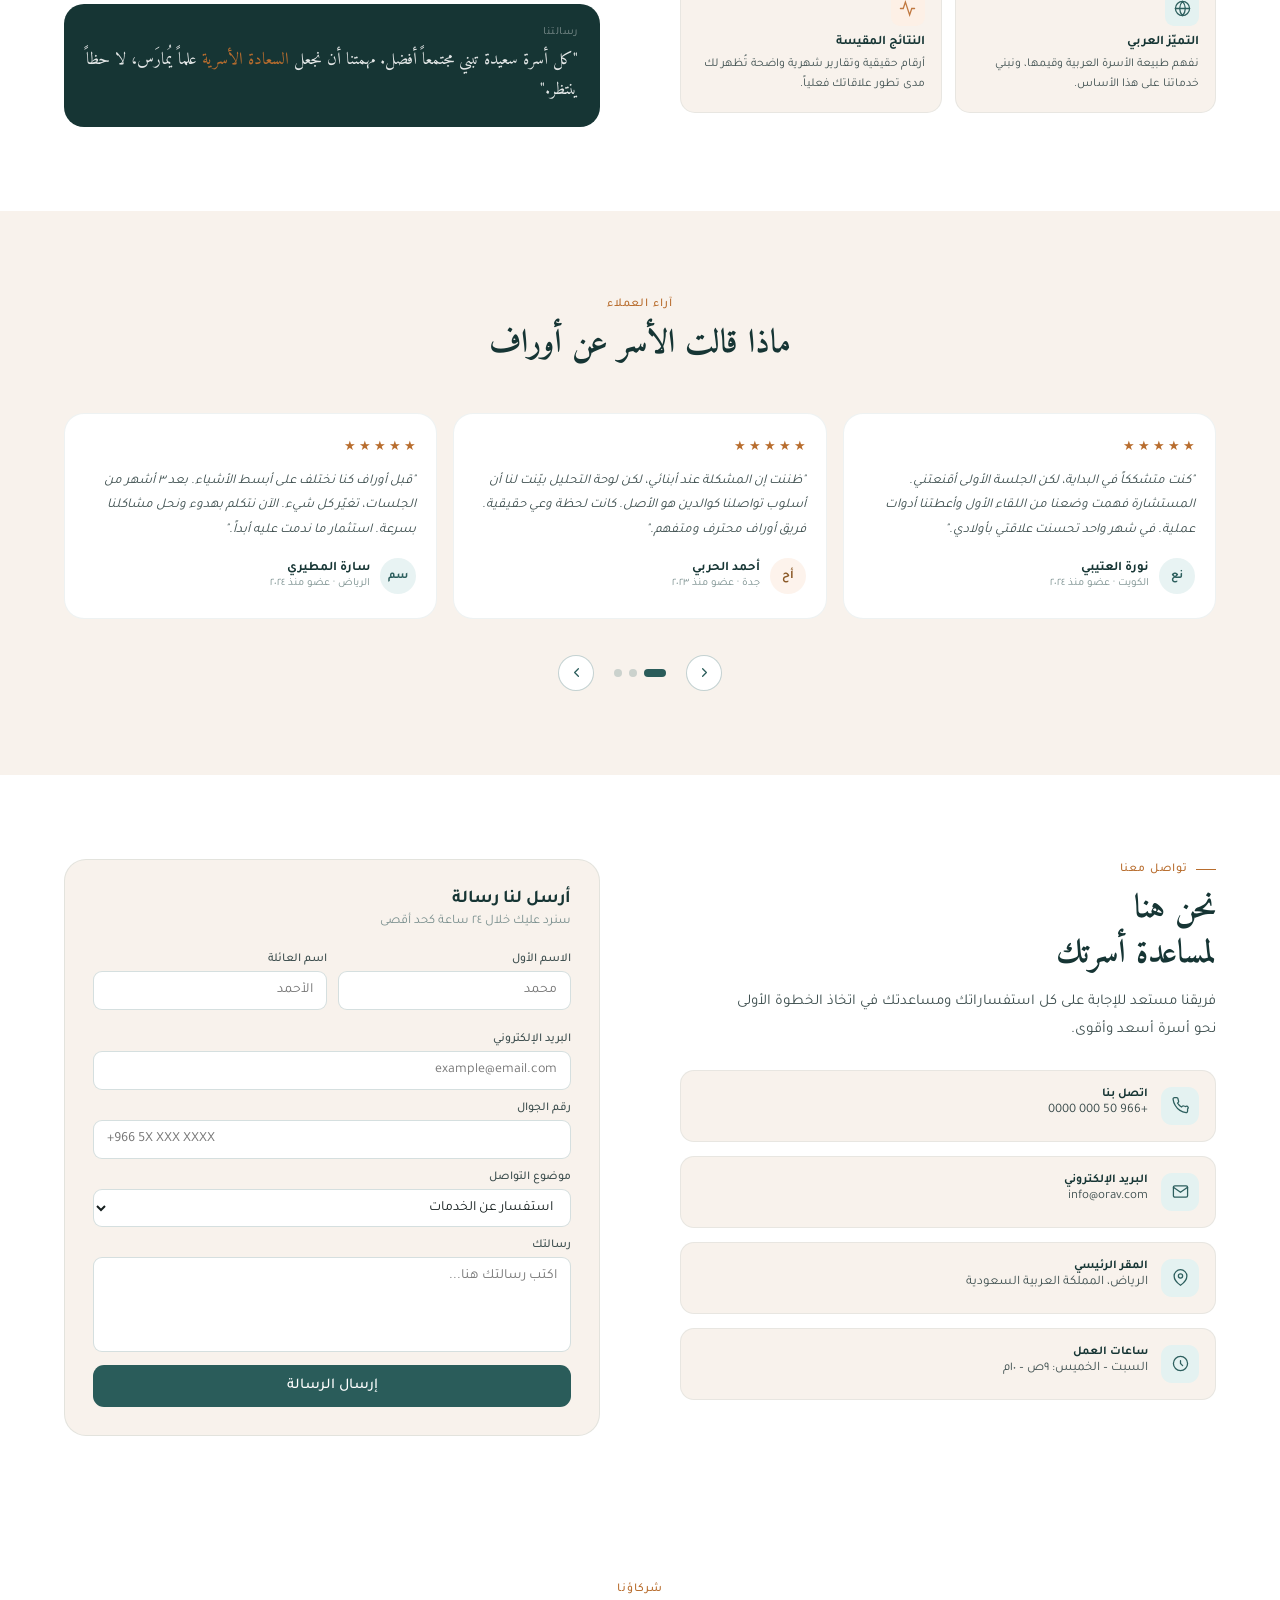
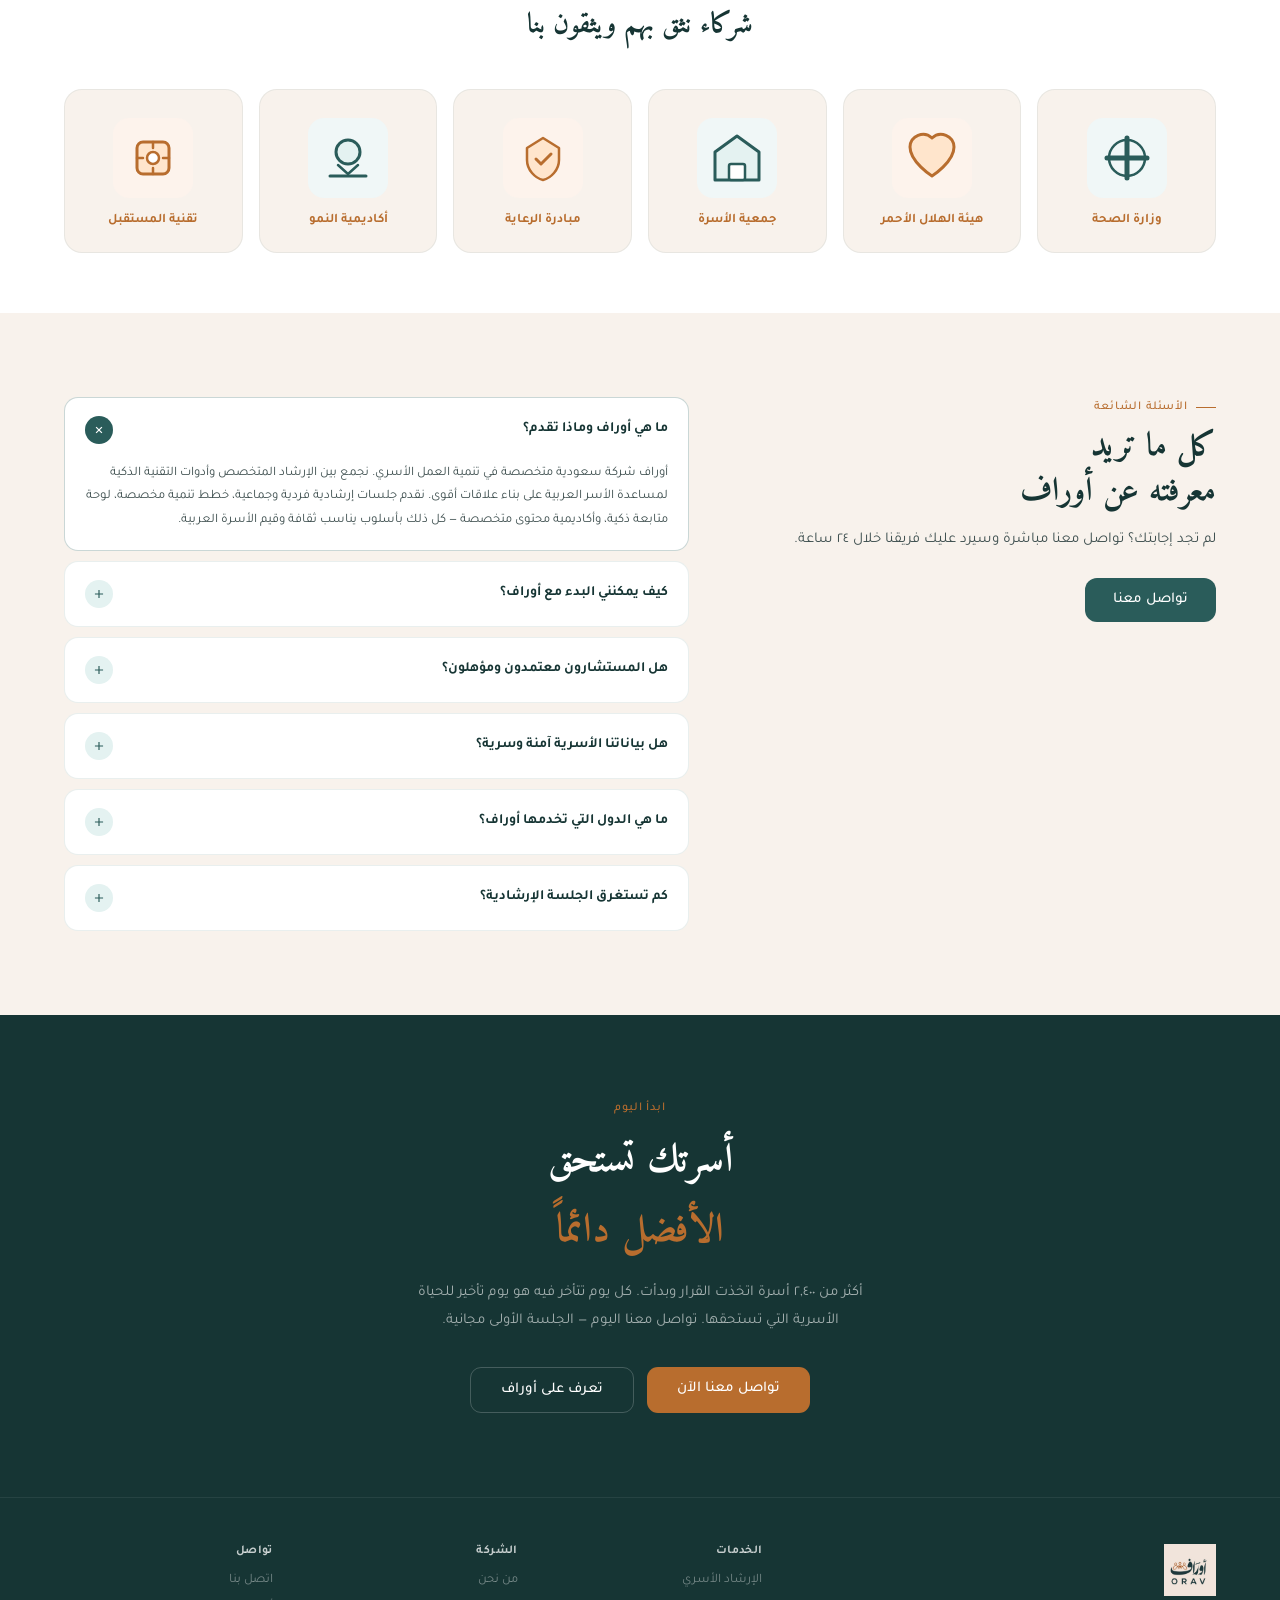
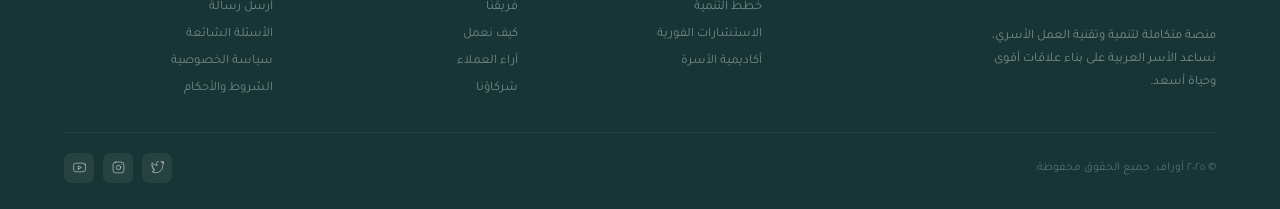
==== commit 251823da: "html" ====
--- a/index.html
+++ b/index.html
@@ -21,6 +21,7 @@
           style="height: 50px; width: auto; object-fit: contain"
       /></a>
       <div class="nav-menu">
+        <a href="index.html">الرئيسيه</a>
         <a href="#services">خدماتنا</a>
         <a href="#how">كيف نعمل</a>
         <a href="#about">من نحن</a>
@@ -1484,28 +1485,46 @@
     <div class="stats-bar">
       <div class="stat-item">
         <div class="stat-icon">
-          <svg viewBox="0 0 24 24"><path d="M17 21v-2a4 4 0 0 0-4-4H5a4 4 0 0 0-4 4v2"/><circle cx="9" cy="7" r="4"/><path d="M23 21v-2a4 4 0 0 0-3-3.87"/><path d="M16 3.13a4 4 0 0 1 0 7.75"/></svg>
+          <svg viewBox="0 0 24 24">
+            <path d="M17 21v-2a4 4 0 0 0-4-4H5a4 4 0 0 0-4 4v2" />
+            <circle cx="9" cy="7" r="4" />
+            <path d="M23 21v-2a4 4 0 0 0-3-3.87" />
+            <path d="M16 3.13a4 4 0 0 1 0 7.75" />
+          </svg>
         </div>
         <div class="s-num">+<span>2,400</span></div>
         <div class="s-lbl">أسرة سعيدة معنا</div>
       </div>
       <div class="stat-item">
         <div class="stat-icon">
-          <svg viewBox="0 0 24 24"><path d="M20.84 4.61a5.5 5.5 0 0 0-7.78 0L12 5.67l-1.06-1.06a5.5 5.5 0 0 0-7.78 7.78l1.06 1.06L12 21.23l7.78-7.78 1.06-1.06a5.5 5.5 0 0 0 0-7.78z"/></svg>
+          <svg viewBox="0 0 24 24">
+            <path
+              d="M20.84 4.61a5.5 5.5 0 0 0-7.78 0L12 5.67l-1.06-1.06a5.5 5.5 0 0 0-7.78 7.78l1.06 1.06L12 21.23l7.78-7.78 1.06-1.06a5.5 5.5 0 0 0 0-7.78z"
+            />
+          </svg>
         </div>
         <div class="s-num"><span>96</span>%</div>
         <div class="s-lbl">نسبة رضا العملاء</div>
       </div>
       <div class="stat-item">
         <div class="stat-icon">
-          <svg viewBox="0 0 24 24"><circle cx="12" cy="8" r="6"/><path d="M15.477 12.89L17 22l-5-3-5 3 1.523-9.11"/></svg>
+          <svg viewBox="0 0 24 24">
+            <circle cx="12" cy="8" r="6" />
+            <path d="M15.477 12.89L17 22l-5-3-5 3 1.523-9.11" />
+          </svg>
         </div>
         <div class="s-num">+<span>50</span></div>
         <div class="s-lbl">مستشار معتمد</div>
       </div>
       <div class="stat-item">
         <div class="stat-icon">
-          <svg viewBox="0 0 24 24"><circle cx="12" cy="12" r="10"/><line x1="2" y1="12" x2="22" y2="12"/><path d="M12 2a15.3 15.3 0 0 1 4 10 15.3 15.3 0 0 1-4 10 15.3 15.3 0 0 1-4-10 15.3 15.3 0 0 1 4-10z"/></svg>
+          <svg viewBox="0 0 24 24">
+            <circle cx="12" cy="12" r="10" />
+            <line x1="2" y1="12" x2="22" y2="12" />
+            <path
+              d="M12 2a15.3 15.3 0 0 1 4 10 15.3 15.3 0 0 1-4 10 15.3 15.3 0 0 1-4-10 15.3 15.3 0 0 1 4-10z"
+            />
+          </svg>
         </div>
         <div class="s-num"><span>8</span></div>
         <div class="s-lbl">دول نخدمها</div>
@@ -1713,7 +1732,15 @@
               src="https://www.youtube.com/embed/pvzONoOXH9M"
               title="أوراف — منصة الأسرة العربية"
               frameborder="0"
-              allow="accelerometer; autoplay; clipboard-write; encrypted-media; gyroscope; picture-in-picture; web-share"
+              allow="
+                accelerometer;
+                autoplay;
+                clipboard-write;
+                encrypted-media;
+                gyroscope;
+                picture-in-picture;
+                web-share;
+              "
               allowfullscreen
             ></iframe>
           </div>
@@ -2325,88 +2352,186 @@
       </div>
       <div class="test-slider-wrap" id="testWrap">
         <div class="test-track" id="testTrack">
-
           <div class="test-card">
-            <div class="stars"><span class="star">★</span><span class="star">★</span><span class="star">★</span><span class="star">★</span><span class="star">★</span></div>
-            <p class="test-txt">"قبل أوراف كنا نختلف على أبسط الأشياء. بعد ٣ أشهر من الجلسات، تغيّر كل شيء. الآن نتكلم بهدوء ونحل مشاكلنا بسرعة. استثمار ما ندمت عليه أبداً."</p>
+            <div class="stars">
+              <span class="star">★</span><span class="star">★</span
+              ><span class="star">★</span><span class="star">★</span
+              ><span class="star">★</span>
+            </div>
+            <p class="test-txt">
+              "قبل أوراف كنا نختلف على أبسط الأشياء. بعد ٣ أشهر من الجلسات،
+              تغيّر كل شيء. الآن نتكلم بهدوء ونحل مشاكلنا بسرعة. استثمار ما ندمت
+              عليه أبداً."
+            </p>
             <div class="test-au">
-              <div class="test-av" style="background:#e8f3f3;color:#2d5f5e">سم</div>
-              <div><div class="test-nm">سارة المطيري</div><div class="test-rl">الرياض · عضو منذ ٢٠٢٤</div></div>
+              <div class="test-av" style="background: #e8f3f3; color: #2d5f5e">
+                سم
+              </div>
+              <div>
+                <div class="test-nm">سارة المطيري</div>
+                <div class="test-rl">الرياض · عضو منذ ٢٠٢٤</div>
+              </div>
             </div>
           </div>
 
           <div class="test-card">
-            <div class="stars"><span class="star">★</span><span class="star">★</span><span class="star">★</span><span class="star">★</span><span class="star">★</span></div>
-            <p class="test-txt">"ظننت إن المشكلة عند أبنائي، لكن لوحة التحليل بيّنت لنا أن أسلوب تواصلنا كوالدين هو الأصل. كانت لحظة وعي حقيقية. فريق أوراف محترف ومتفهم."</p>
+            <div class="stars">
+              <span class="star">★</span><span class="star">★</span
+              ><span class="star">★</span><span class="star">★</span
+              ><span class="star">★</span>
+            </div>
+            <p class="test-txt">
+              "ظننت إن المشكلة عند أبنائي، لكن لوحة التحليل بيّنت لنا أن أسلوب
+              تواصلنا كوالدين هو الأصل. كانت لحظة وعي حقيقية. فريق أوراف محترف
+              ومتفهم."
+            </p>
             <div class="test-au">
-              <div class="test-av" style="background:#fdf3ec;color:#8b5a28">أح</div>
-              <div><div class="test-nm">أحمد الحربي</div><div class="test-rl">جدة · عضو منذ ٢٠٢٣</div></div>
+              <div class="test-av" style="background: #fdf3ec; color: #8b5a28">
+                أح
+              </div>
+              <div>
+                <div class="test-nm">أحمد الحربي</div>
+                <div class="test-rl">جدة · عضو منذ ٢٠٢٣</div>
+              </div>
             </div>
           </div>
 
           <div class="test-card">
-            <div class="stars"><span class="star">★</span><span class="star">★</span><span class="star">★</span><span class="star">★</span><span class="star">★</span></div>
-            <p class="test-txt">"كنت متشككاً في البداية، لكن الجلسة الأولى أقنعتني. المستشارة فهمت وضعنا من اللقاء الأول وأعطتنا أدوات عملية. في شهر واحد تحسنت علاقتي بأولادي."</p>
+            <div class="stars">
+              <span class="star">★</span><span class="star">★</span
+              ><span class="star">★</span><span class="star">★</span
+              ><span class="star">★</span>
+            </div>
+            <p class="test-txt">
+              "كنت متشككاً في البداية، لكن الجلسة الأولى أقنعتني. المستشارة فهمت
+              وضعنا من اللقاء الأول وأعطتنا أدوات عملية. في شهر واحد تحسنت
+              علاقتي بأولادي."
+            </p>
             <div class="test-au">
-              <div class="test-av" style="background:#e8f3f3;color:#2d5f5e">نع</div>
-              <div><div class="test-nm">نورة العتيبي</div><div class="test-rl">الكويت · عضو منذ ٢٠٢٤</div></div>
+              <div class="test-av" style="background: #e8f3f3; color: #2d5f5e">
+                نع
+              </div>
+              <div>
+                <div class="test-nm">نورة العتيبي</div>
+                <div class="test-rl">الكويت · عضو منذ ٢٠٢٤</div>
+              </div>
             </div>
           </div>
 
           <div class="test-card">
-            <div class="stars"><span class="star">★</span><span class="star">★</span><span class="star">★</span><span class="star">★</span><span class="star">★</span></div>
-            <p class="test-txt">"الخلافات المالية كانت مصدر التوتر الدائم في بيتنا. المستشار ساعدنا نبني نظاماً مشتركاً. الآن نتحدث عن المال بهدوء ودون خلاف."</p>
+            <div class="stars">
+              <span class="star">★</span><span class="star">★</span
+              ><span class="star">★</span><span class="star">★</span
+              ><span class="star">★</span>
+            </div>
+            <p class="test-txt">
+              "الخلافات المالية كانت مصدر التوتر الدائم في بيتنا. المستشار
+              ساعدنا نبني نظاماً مشتركاً. الآن نتحدث عن المال بهدوء ودون خلاف."
+            </p>
             <div class="test-au">
-              <div class="test-av" style="background:#fdf3ec;color:#8b5a28">مح</div>
-              <div><div class="test-nm">محمد القحطاني</div><div class="test-rl">الرياض · عضو منذ ٢٠٢٤</div></div>
+              <div class="test-av" style="background: #fdf3ec; color: #8b5a28">
+                مح
+              </div>
+              <div>
+                <div class="test-nm">محمد القحطاني</div>
+                <div class="test-rl">الرياض · عضو منذ ٢٠٢٤</div>
+              </div>
             </div>
           </div>
 
           <div class="test-card">
-            <div class="stars"><span class="star">★</span><span class="star">★</span><span class="star">★</span><span class="star">★</span><span class="star">★</span></div>
-            <p class="test-txt">"ابنتي المراهقة كانت بعيدة عني تماماً. بعد ٤ جلسات مع مستشارة أوراف، عادت الثقة بيننا. أشياء ما كنت أعرف كيف أقولها صارت طبيعية."</p>
+            <div class="stars">
+              <span class="star">★</span><span class="star">★</span
+              ><span class="star">★</span><span class="star">★</span
+              ><span class="star">★</span>
+            </div>
+            <p class="test-txt">
+              "ابنتي المراهقة كانت بعيدة عني تماماً. بعد ٤ جلسات مع مستشارة
+              أوراف، عادت الثقة بيننا. أشياء ما كنت أعرف كيف أقولها صارت
+              طبيعية."
+            </p>
             <div class="test-au">
-              <div class="test-av" style="background:#e8f3f3;color:#2d5f5e">فع</div>
-              <div><div class="test-nm">فاطمة العنزي</div><div class="test-rl">دبي · عضو منذ ٢٠٢٣</div></div>
+              <div class="test-av" style="background: #e8f3f3; color: #2d5f5e">
+                فع
+              </div>
+              <div>
+                <div class="test-nm">فاطمة العنزي</div>
+                <div class="test-rl">دبي · عضو منذ ٢٠٢٣</div>
+              </div>
             </div>
           </div>
 
           <div class="test-card">
-            <div class="stars"><span class="star">★</span><span class="star">★</span><span class="star">★</span><span class="star">★</span><span class="star">★</span></div>
-            <p class="test-txt">"ما كنت أتوقع إن كلام مع متخصص يغير كثير. لكن الأدوات اللي أعطانا المستشار غيّرت طريقة تفكيرنا تماماً. أنصح كل أسرة تجرب."</p>
+            <div class="stars">
+              <span class="star">★</span><span class="star">★</span
+              ><span class="star">★</span><span class="star">★</span
+              ><span class="star">★</span>
+            </div>
+            <p class="test-txt">
+              "ما كنت أتوقع إن كلام مع متخصص يغير كثير. لكن الأدوات اللي أعطانا
+              المستشار غيّرت طريقة تفكيرنا تماماً. أنصح كل أسرة تجرب."
+            </p>
             <div class="test-au">
-              <div class="test-av" style="background:#fdf3ec;color:#8b5a28">خش</div>
-              <div><div class="test-nm">خالد الشمري</div><div class="test-rl">بريدة · عضو منذ ٢٠٢٤</div></div>
+              <div class="test-av" style="background: #fdf3ec; color: #8b5a28">
+                خش
+              </div>
+              <div>
+                <div class="test-nm">خالد الشمري</div>
+                <div class="test-rl">بريدة · عضو منذ ٢٠٢٤</div>
+              </div>
             </div>
           </div>
 
           <div class="test-card">
-            <div class="stars"><span class="star">★</span><span class="star">★</span><span class="star">★</span><span class="star">★</span><span class="star">★</span></div>
-            <p class="test-txt">"زوجي كان متردداً في البداية لكن بعد الجلسة الأولى هو أكثر منّي حماساً. فريق أوراف يفهم ثقافتنا ويتعامل معنا باحترافية عالية."</p>
+            <div class="stars">
+              <span class="star">★</span><span class="star">★</span
+              ><span class="star">★</span><span class="star">★</span
+              ><span class="star">★</span>
+            </div>
+            <p class="test-txt">
+              "زوجي كان متردداً في البداية لكن بعد الجلسة الأولى هو أكثر منّي
+              حماساً. فريق أوراف يفهم ثقافتنا ويتعامل معنا باحترافية عالية."
+            </p>
             <div class="test-au">
-              <div class="test-av" style="background:#e8f3f3;color:#2d5f5e">من</div>
-              <div><div class="test-nm">منى الزهراني</div><div class="test-rl">جدة · عضو منذ ٢٠٢٣</div></div>
+              <div class="test-av" style="background: #e8f3f3; color: #2d5f5e">
+                من
+              </div>
+              <div>
+                <div class="test-nm">منى الزهراني</div>
+                <div class="test-rl">جدة · عضو منذ ٢٠٢٣</div>
+              </div>
             </div>
           </div>
 
           <div class="test-card">
-            <div class="stars"><span class="star">★</span><span class="star">★</span><span class="star">★</span><span class="star">★</span><span class="star">★</span></div>
-            <p class="test-txt">"أوراف ساعدتنا نخطط لمستقبل أسرتنا بشكل حقيقي. ماعاد فيه قرارات ارتجالية — عندنا الآن رؤية مشتركة وأهداف واضحة."</p>
+            <div class="stars">
+              <span class="star">★</span><span class="star">★</span
+              ><span class="star">★</span><span class="star">★</span
+              ><span class="star">★</span>
+            </div>
+            <p class="test-txt">
+              "أوراف ساعدتنا نخطط لمستقبل أسرتنا بشكل حقيقي. ماعاد فيه قرارات
+              ارتجالية — عندنا الآن رؤية مشتركة وأهداف واضحة."
+            </p>
             <div class="test-au">
-              <div class="test-av" style="background:#fdf3ec;color:#8b5a28">عم</div>
-              <div><div class="test-nm">عبدالله المطلق</div><div class="test-rl">الدمام · عضو منذ ٢٠٢٤</div></div>
-            </div>
-          </div>
-
+              <div class="test-av" style="background: #fdf3ec; color: #8b5a28">
+                عم
+              </div>
+              <div>
+                <div class="test-nm">عبدالله المطلق</div>
+                <div class="test-rl">الدمام · عضو منذ ٢٠٢٤</div>
+              </div>
+            </div>
+          </div>
         </div>
       </div>
       <div class="test-nav">
         <div class="arr" id="testPrev">
-          <svg viewBox="0 0 24 24"><polyline points="9,18 15,12 9,6"/></svg>
+          <svg viewBox="0 0 24 24"><polyline points="9,18 15,12 9,6" /></svg>
         </div>
         <div class="dots" id="testDots"></div>
         <div class="arr" id="testNext">
-          <svg viewBox="0 0 24 24"><polyline points="15,18 9,12 15,6"/></svg>
+          <svg viewBox="0 0 24 24"><polyline points="15,18 9,12 15,6" /></svg>
         </div>
       </div>
     </section>
@@ -2547,13 +2672,28 @@
         </h2>
       </div>
       <div class="partners-grid">
-
         <div class="p-card">
           <div class="p-img-wrap">
-            <svg viewBox="0 0 80 80" fill="none" xmlns="http://www.w3.org/2000/svg">
-              <rect width="80" height="80" rx="16" fill="#f0f7f7"/>
-              <path d="M40 20v40M20 40h40" stroke="#2a5c5a" stroke-width="5" stroke-linecap="round"/>
-              <circle cx="40" cy="40" r="18" stroke="#2a5c5a" stroke-width="2.5" fill="none"/>
+            <svg
+              viewBox="0 0 80 80"
+              fill="none"
+              xmlns="http://www.w3.org/2000/svg"
+            >
+              <rect width="80" height="80" rx="16" fill="#f0f7f7" />
+              <path
+                d="M40 20v40M20 40h40"
+                stroke="#2a5c5a"
+                stroke-width="5"
+                stroke-linecap="round"
+              />
+              <circle
+                cx="40"
+                cy="40"
+                r="18"
+                stroke="#2a5c5a"
+                stroke-width="2.5"
+                fill="none"
+              />
             </svg>
           </div>
           <span class="p-card-name">وزارة الصحة</span>
@@ -2561,9 +2701,19 @@
 
         <div class="p-card">
           <div class="p-img-wrap">
-            <svg viewBox="0 0 80 80" fill="none" xmlns="http://www.w3.org/2000/svg">
-              <rect width="80" height="80" rx="16" fill="#fdf3ec"/>
-              <path d="M40 58 C40 58 18 44 18 29a13 13 0 0 1 22-9A13 13 0 0 1 62 29c0 15-22 29-22 29z" stroke="#b86d2e" stroke-width="3" stroke-linejoin="round" fill="#ffe5cc"/>
+            <svg
+              viewBox="0 0 80 80"
+              fill="none"
+              xmlns="http://www.w3.org/2000/svg"
+            >
+              <rect width="80" height="80" rx="16" fill="#fdf3ec" />
+              <path
+                d="M40 58 C40 58 18 44 18 29a13 13 0 0 1 22-9A13 13 0 0 1 62 29c0 15-22 29-22 29z"
+                stroke="#b86d2e"
+                stroke-width="3"
+                stroke-linejoin="round"
+                fill="#ffe5cc"
+              />
             </svg>
           </div>
           <span class="p-card-name">هيئة الهلال الأحمر</span>
@@ -2571,10 +2721,29 @@
 
         <div class="p-card">
           <div class="p-img-wrap">
-            <svg viewBox="0 0 80 80" fill="none" xmlns="http://www.w3.org/2000/svg">
-              <rect width="80" height="80" rx="16" fill="#f0f7f7"/>
-              <path d="M40 18 L62 34 V62 H18 V34 Z" stroke="#2a5c5a" stroke-width="3" stroke-linejoin="round" fill="#e4f2f1"/>
-              <rect x="32" y="46" width="16" height="16" rx="2" stroke="#2a5c5a" stroke-width="2.5" fill="white"/>
+            <svg
+              viewBox="0 0 80 80"
+              fill="none"
+              xmlns="http://www.w3.org/2000/svg"
+            >
+              <rect width="80" height="80" rx="16" fill="#f0f7f7" />
+              <path
+                d="M40 18 L62 34 V62 H18 V34 Z"
+                stroke="#2a5c5a"
+                stroke-width="3"
+                stroke-linejoin="round"
+                fill="#e4f2f1"
+              />
+              <rect
+                x="32"
+                y="46"
+                width="16"
+                height="16"
+                rx="2"
+                stroke="#2a5c5a"
+                stroke-width="2.5"
+                fill="white"
+              />
             </svg>
           </div>
           <span class="p-card-name">جمعية الأسرة</span>
@@ -2582,10 +2751,26 @@
 
         <div class="p-card">
           <div class="p-img-wrap">
-            <svg viewBox="0 0 80 80" fill="none" xmlns="http://www.w3.org/2000/svg">
-              <rect width="80" height="80" rx="16" fill="#fdf3ec"/>
-              <path d="M40 20 L56 30 L56 42 C56 52 48 60 40 62 C32 60 24 52 24 42 L24 30 Z" stroke="#b86d2e" stroke-width="2.5" stroke-linejoin="round" fill="#ffe5cc"/>
-              <path d="M33 41 L38 46 L48 36" stroke="#b86d2e" stroke-width="3" stroke-linecap="round" stroke-linejoin="round"/>
+            <svg
+              viewBox="0 0 80 80"
+              fill="none"
+              xmlns="http://www.w3.org/2000/svg"
+            >
+              <rect width="80" height="80" rx="16" fill="#fdf3ec" />
+              <path
+                d="M40 20 L56 30 L56 42 C56 52 48 60 40 62 C32 60 24 52 24 42 L24 30 Z"
+                stroke="#b86d2e"
+                stroke-width="2.5"
+                stroke-linejoin="round"
+                fill="#ffe5cc"
+              />
+              <path
+                d="M33 41 L38 46 L48 36"
+                stroke="#b86d2e"
+                stroke-width="3"
+                stroke-linecap="round"
+                stroke-linejoin="round"
+              />
             </svg>
           </div>
           <span class="p-card-name">مبادرة الرعاية</span>
@@ -2593,11 +2778,37 @@
 
         <div class="p-card">
           <div class="p-img-wrap">
-            <svg viewBox="0 0 80 80" fill="none" xmlns="http://www.w3.org/2000/svg">
-              <rect width="80" height="80" rx="16" fill="#f0f7f7"/>
-              <circle cx="40" cy="34" r="12" stroke="#2a5c5a" stroke-width="3" fill="#e4f2f1"/>
-              <line x1="22" y1="58" x2="58" y2="58" stroke="#2a5c5a" stroke-width="3" stroke-linecap="round"/>
-              <path d="M30 47 L40 56 L50 47" stroke="#2a5c5a" stroke-width="2.5" stroke-linecap="round" stroke-linejoin="round" fill="none"/>
+            <svg
+              viewBox="0 0 80 80"
+              fill="none"
+              xmlns="http://www.w3.org/2000/svg"
+            >
+              <rect width="80" height="80" rx="16" fill="#f0f7f7" />
+              <circle
+                cx="40"
+                cy="34"
+                r="12"
+                stroke="#2a5c5a"
+                stroke-width="3"
+                fill="#e4f2f1"
+              />
+              <line
+                x1="22"
+                y1="58"
+                x2="58"
+                y2="58"
+                stroke="#2a5c5a"
+                stroke-width="3"
+                stroke-linecap="round"
+              />
+              <path
+                d="M30 47 L40 56 L50 47"
+                stroke="#2a5c5a"
+                stroke-width="2.5"
+                stroke-linecap="round"
+                stroke-linejoin="round"
+                fill="none"
+              />
             </svg>
           </div>
           <span class="p-card-name">أكاديمية النمو</span>
@@ -2605,20 +2816,72 @@
 
         <div class="p-card">
           <div class="p-img-wrap">
-            <svg viewBox="0 0 80 80" fill="none" xmlns="http://www.w3.org/2000/svg">
-              <rect width="80" height="80" rx="16" fill="#fdf3ec"/>
-              <rect x="24" y="24" width="32" height="32" rx="6" stroke="#b86d2e" stroke-width="3" fill="#ffe5cc"/>
-              <circle cx="40" cy="40" r="6" stroke="#b86d2e" stroke-width="2.5" fill="white"/>
-              <line x1="40" y1="24" x2="40" y2="30" stroke="#b86d2e" stroke-width="2.5" stroke-linecap="round"/>
-              <line x1="40" y1="50" x2="40" y2="56" stroke="#b86d2e" stroke-width="2.5" stroke-linecap="round"/>
-              <line x1="24" y1="40" x2="30" y2="40" stroke="#b86d2e" stroke-width="2.5" stroke-linecap="round"/>
-              <line x1="50" y1="40" x2="56" y2="40" stroke="#b86d2e" stroke-width="2.5" stroke-linecap="round"/>
+            <svg
+              viewBox="0 0 80 80"
+              fill="none"
+              xmlns="http://www.w3.org/2000/svg"
+            >
+              <rect width="80" height="80" rx="16" fill="#fdf3ec" />
+              <rect
+                x="24"
+                y="24"
+                width="32"
+                height="32"
+                rx="6"
+                stroke="#b86d2e"
+                stroke-width="3"
+                fill="#ffe5cc"
+              />
+              <circle
+                cx="40"
+                cy="40"
+                r="6"
+                stroke="#b86d2e"
+                stroke-width="2.5"
+                fill="white"
+              />
+              <line
+                x1="40"
+                y1="24"
+                x2="40"
+                y2="30"
+                stroke="#b86d2e"
+                stroke-width="2.5"
+                stroke-linecap="round"
+              />
+              <line
+                x1="40"
+                y1="50"
+                x2="40"
+                y2="56"
+                stroke="#b86d2e"
+                stroke-width="2.5"
+                stroke-linecap="round"
+              />
+              <line
+                x1="24"
+                y1="40"
+                x2="30"
+                y2="40"
+                stroke="#b86d2e"
+                stroke-width="2.5"
+                stroke-linecap="round"
+              />
+              <line
+                x1="50"
+                y1="40"
+                x2="56"
+                y2="40"
+                stroke="#b86d2e"
+                stroke-width="2.5"
+                stroke-linecap="round"
+              />
             </svg>
           </div>
           <span class="p-card-name">تقنية المستقبل</span>
         </div>
-
-      </div>    </section>
+      </div>
+    </section>
 
     <!-- FAQ -->
 
@@ -2798,156 +3061,30 @@
         <div class="footer-col">
           <h4>الخدمات</h4>
           <ul>
-            <li>
-              <a
-                href="#"
-                onclick="
-                  openPage('الإرشاد الأسري');
-                  return false;
-                "
-                >الإرشاد الأسري</a
-              >
-            </li>
-            <li>
-              <a
-                href="#"
-                onclick="
-                  openPage('خطط التنمية');
-                  return false;
-                "
-                >خطط التنمية</a
-              >
-            </li>
-            <li>
-              <a
-                href="#"
-                onclick="
-                  openPage('الاستشارات الفورية');
-                  return false;
-                "
-                >الاستشارات الفورية</a
-              >
-            </li>
-            <li>
-              <a
-                href="#"
-                onclick="
-                  openPage('أكاديمية الأسرة');
-                  return false;
-                "
-                >أكاديمية الأسرة</a
-              >
-            </li>
+            <li><a href="counseling.html">الإرشاد الأسري</a></li>
+            <li><a href="plans.html">خطط التنمية</a></li>
+            <li><a href="instant.html">الاستشارات الفورية</a></li>
+            <li><a href="academy.html">أكاديمية الأسرة</a></li>
           </ul>
         </div>
         <div class="footer-col">
           <h4>الشركة</h4>
           <ul>
-            <li>
-              <a
-                href="#"
-                onclick="
-                  openPage('من نحن');
-                  return false;
-                "
-                >من نحن</a
-              >
-            </li>
-            <li>
-              <a
-                href="#"
-                onclick="
-                  openPage('فريقنا');
-                  return false;
-                "
-                >فريقنا</a
-              >
-            </li>
-            <li>
-              <a
-                href="#"
-                onclick="
-                  openPage('كيف نعمل');
-                  return false;
-                "
-                >كيف نعمل</a
-              >
-            </li>
-            <li>
-              <a
-                href="#"
-                onclick="
-                  openPage('آراء العملاء');
-                  return false;
-                "
-                >آراء العملاء</a
-              >
-            </li>
-            <li>
-              <a
-                href="#"
-                onclick="
-                  openPage('شركاؤنا');
-                  return false;
-                "
-                >شركاؤنا</a
-              >
-            </li>
+            <li><a href="about.html">من نحن</a></li>
+            <li><a href="team.html">فريقنا</a></li>
+            <li><a href="how.html">كيف نعمل</a></li>
+            <li><a href="testimonials.html">آراء العملاء</a></li>
+            <li><a href="partners.html">شركاؤنا</a></li>
           </ul>
         </div>
         <div class="footer-col">
           <h4>تواصل</h4>
           <ul>
-            <li>
-              <a
-                href="#"
-                onclick="
-                  openPage('اتصل بنا');
-                  return false;
-                "
-                >اتصل بنا</a
-              >
-            </li>
-            <li>
-              <a
-                href="#"
-                onclick="
-                  openPage('أرسل رسالة');
-                  return false;
-                "
-                >أرسل رسالة</a
-              >
-            </li>
-            <li>
-              <a
-                href="#"
-                onclick="
-                  openPage('الأسئلة الشائعة');
-                  return false;
-                "
-                >الأسئلة الشائعة</a
-              >
-            </li>
-            <li>
-              <a
-                href="#"
-                onclick="
-                  openPage('سياسة الخصوصية');
-                  return false;
-                "
-                >سياسة الخصوصية</a
-              >
-            </li>
-            <li>
-              <a
-                href="#"
-                onclick="
-                  openPage('الشروط والأحكام');
-                  return false;
-                "
-                >الشروط والأحكام</a
-              >
-            </li>
+            <li><a href="contact.html">اتصل بنا</a></li>
+            <li><a href="message.html">أرسل رسالة</a></li>
+            <li><a href="faq.html">الأسئلة الشائعة</a></li>
+            <li><a href="privacy.html">سياسة الخصوصية</a></li>
+            <li><a href="terms.html">الشروط والأحكام</a></li>
           </ul>
         </div>
       </div>
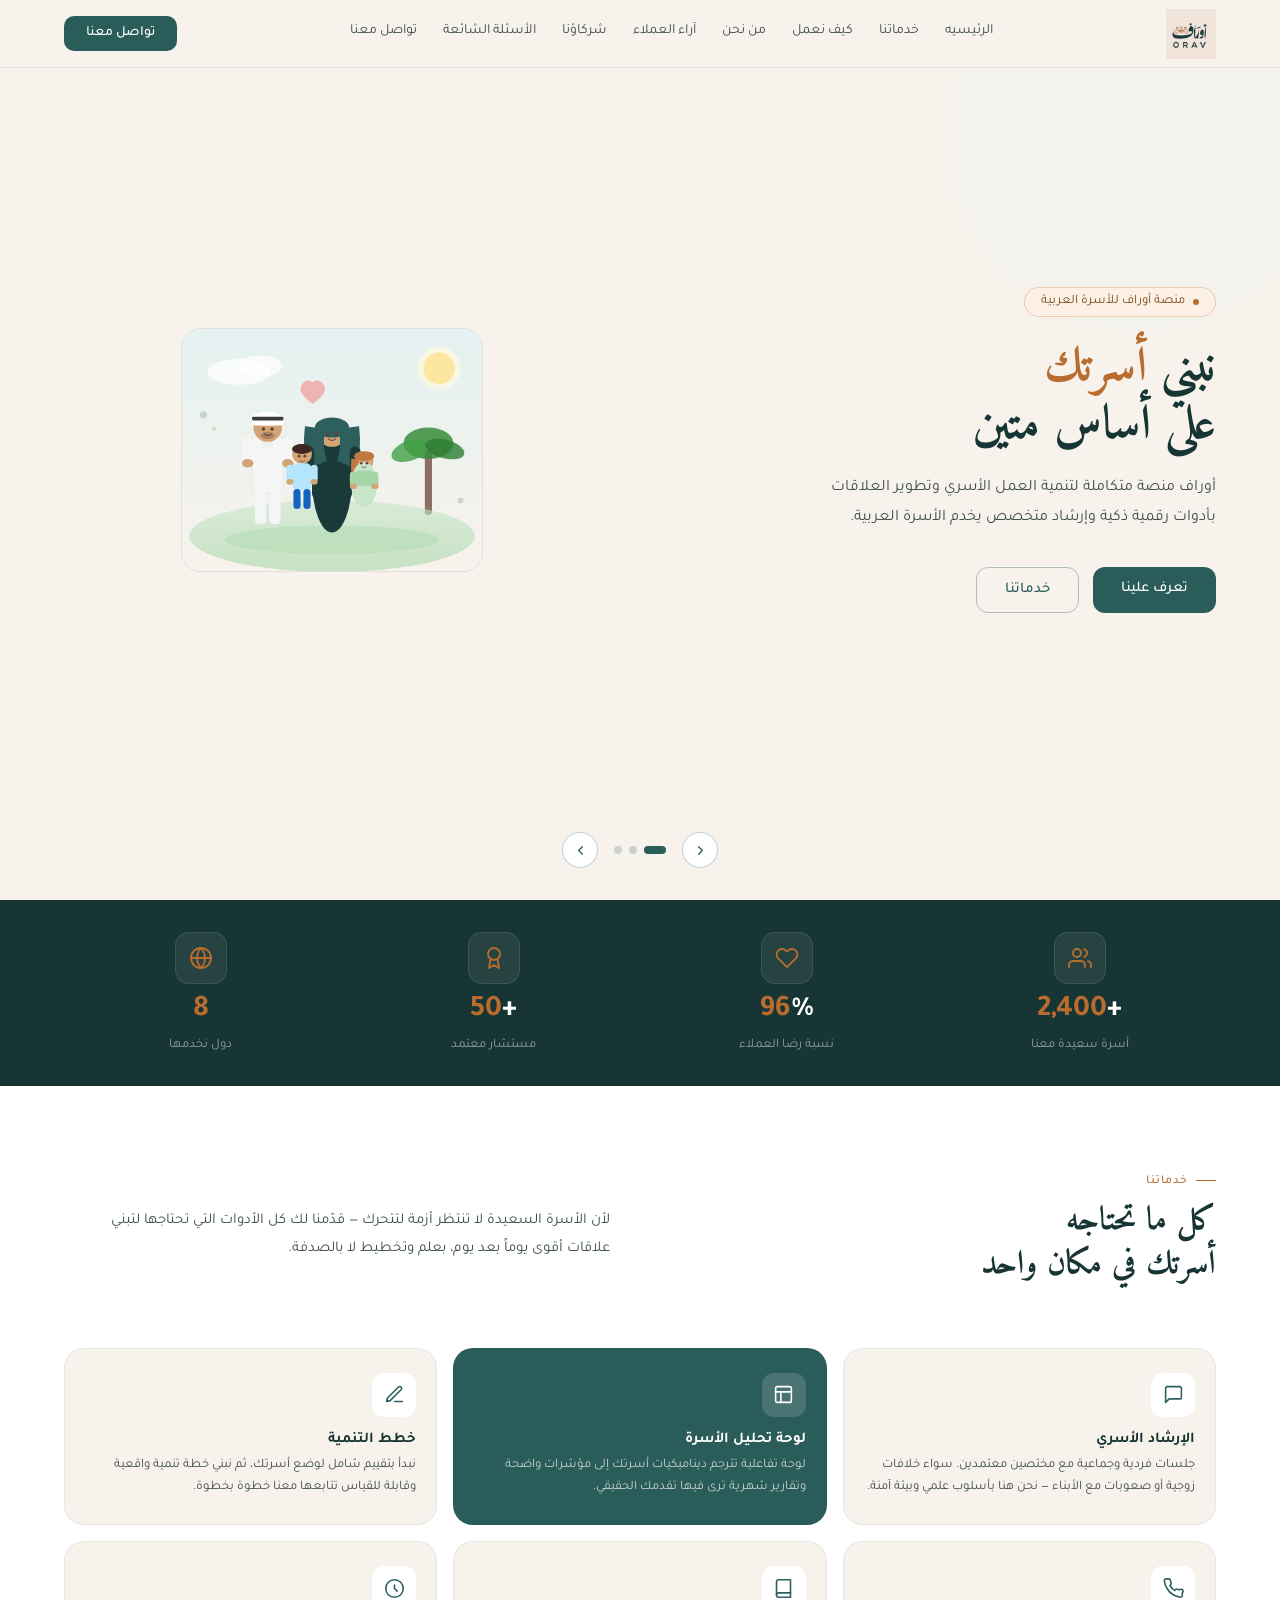
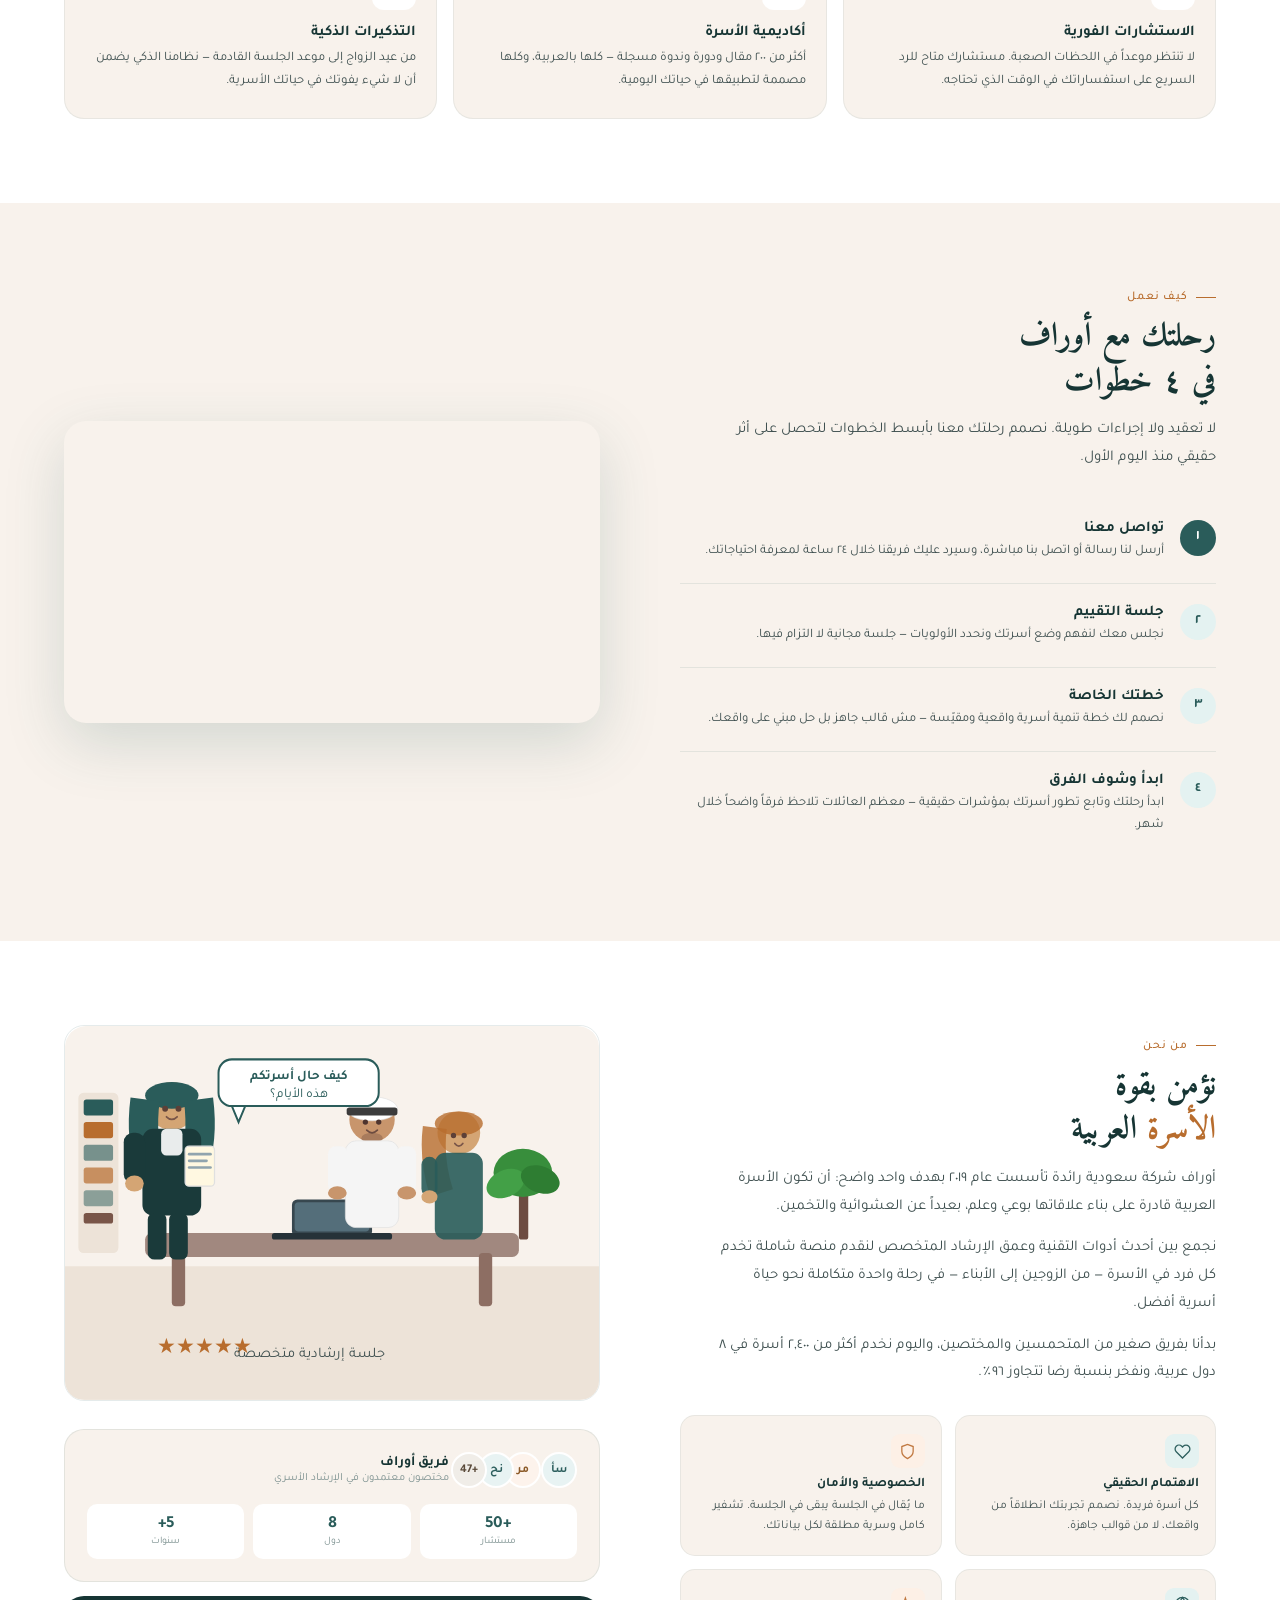
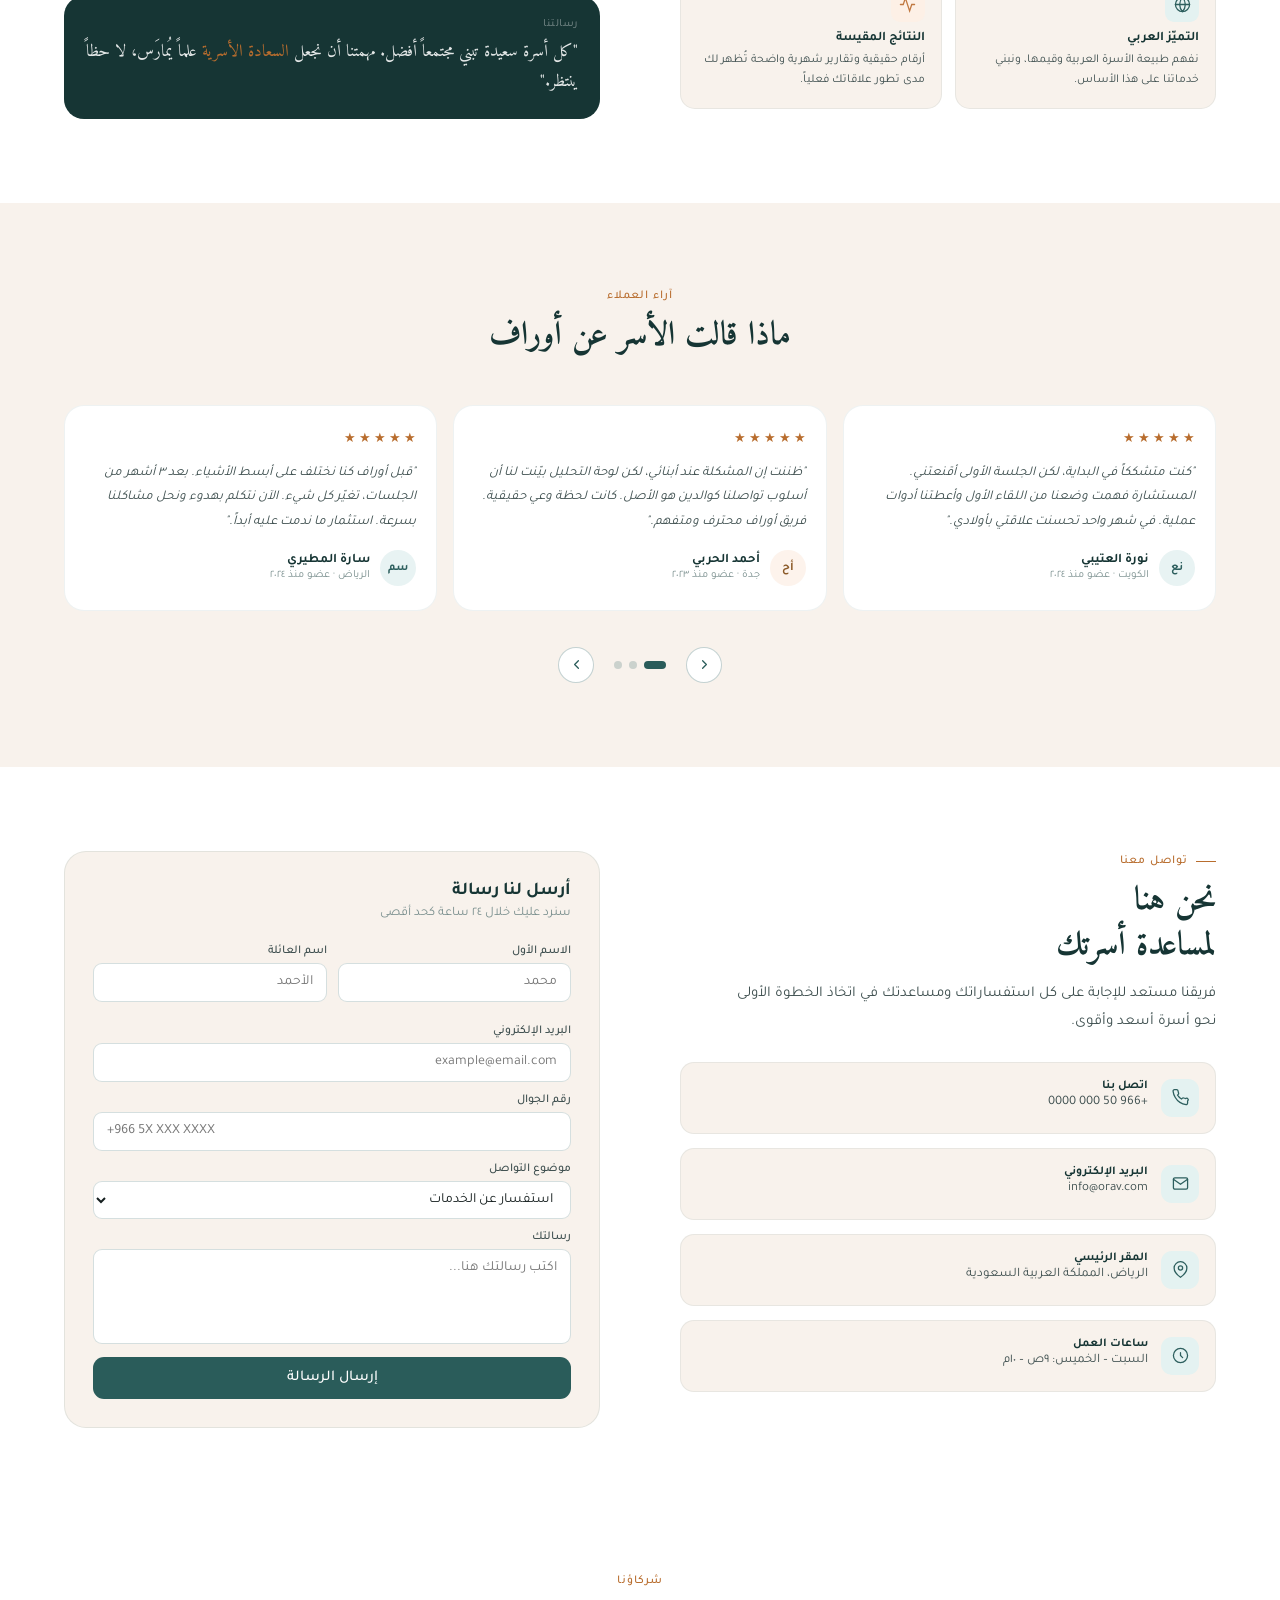
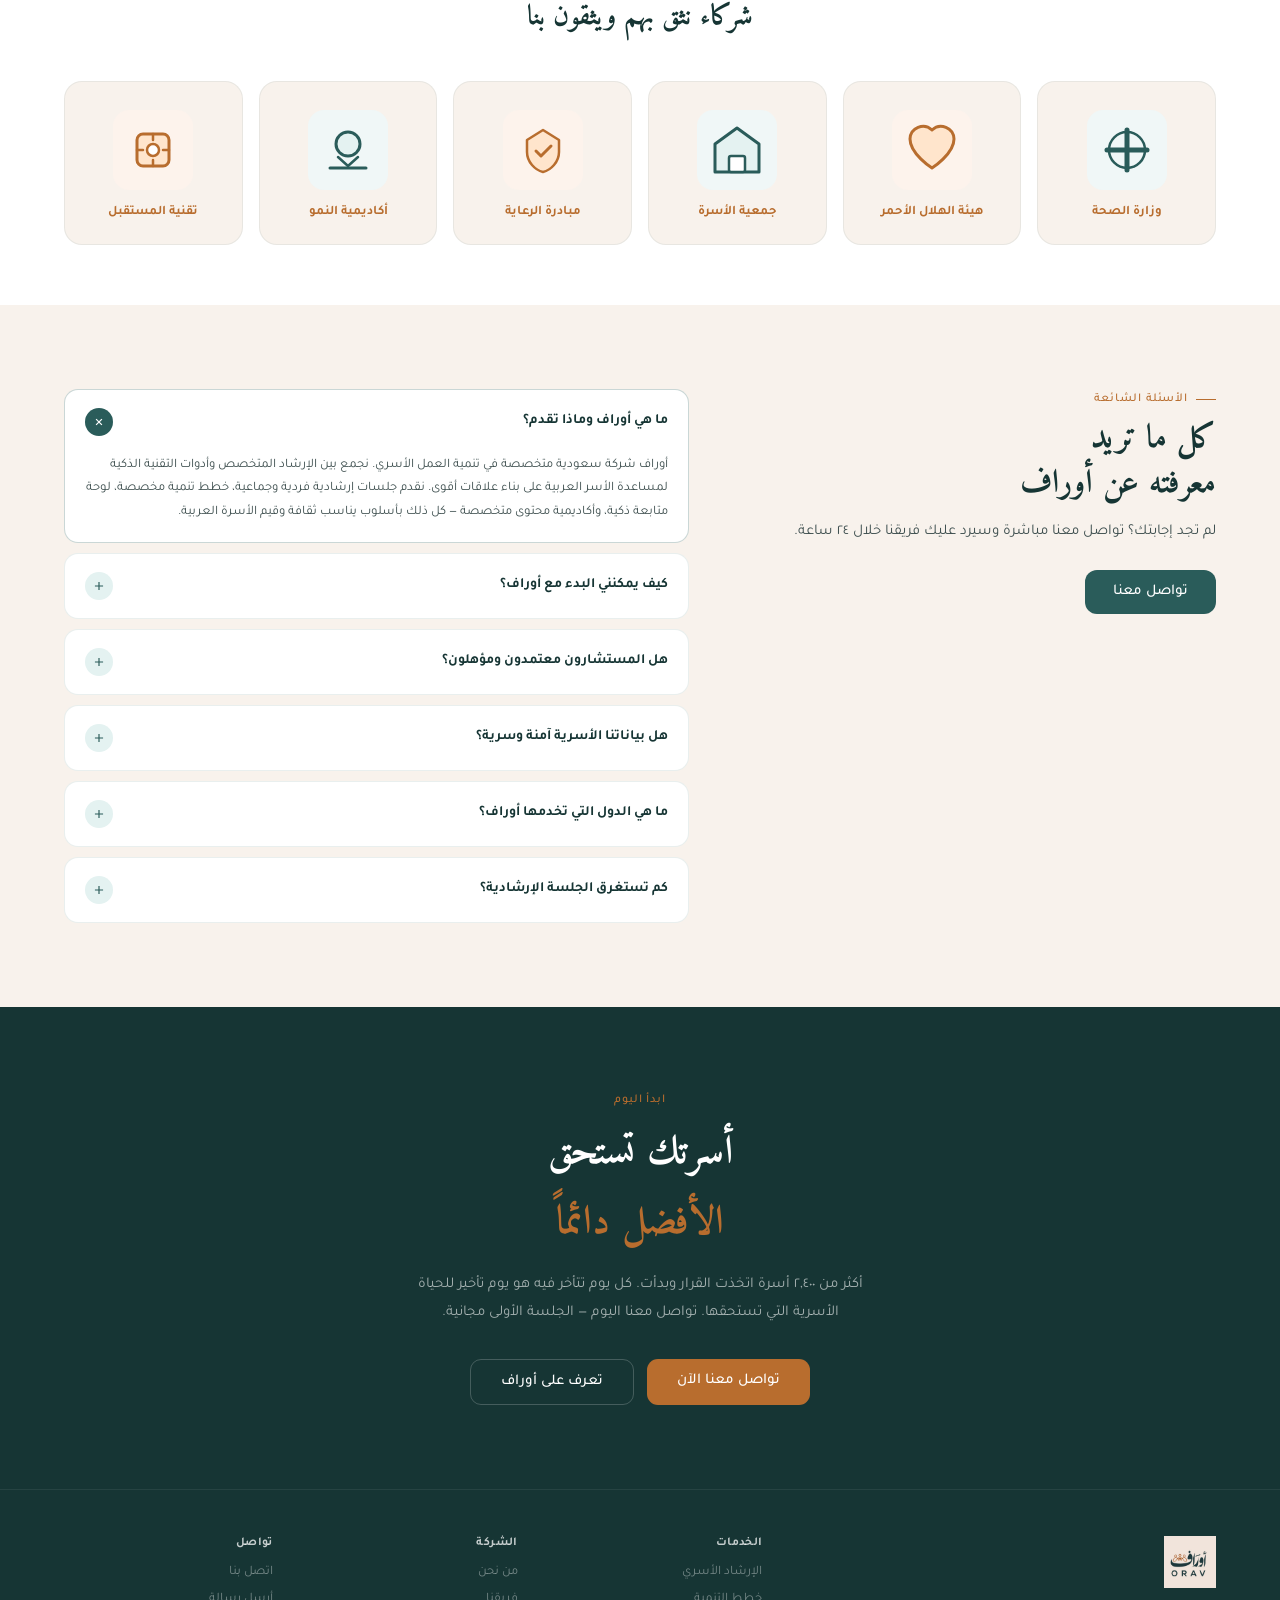
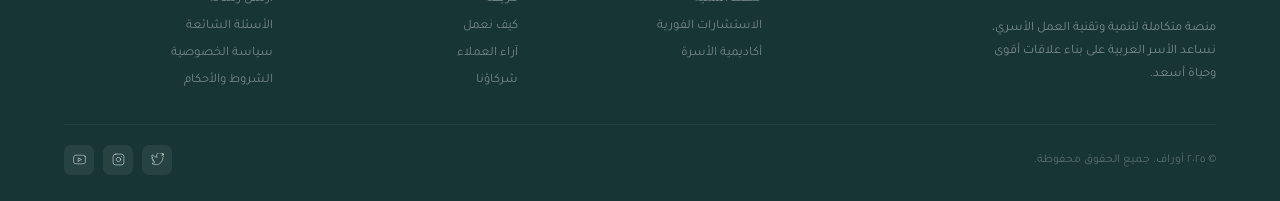
==== commit 285e39f7: "update html" ====
--- a/index.html
+++ b/index.html
@@ -18,7 +18,6 @@
           src="[data-uri]"
           class="nav-logo-img"
           alt="أوراف"
-          style="height: 50px; width: auto; object-fit: contain"
       /></a>
       <div class="nav-menu">
         <a href="index.html">الرئيسيه</a>
@@ -54,18 +53,12 @@
               <a class="btn-secondary" href="#services">خدماتنا</a>
             </div>
           </div>
-          <div class="slide-visual" style="position: relative">
-            <div
-              style="
-                border-radius: 20px;
-                overflow: hidden;
-                border: 0.5px solid rgba(45, 95, 94, 0.12);
-              "
-            >
+          <div class="slide-visual">
+            <div class="slide-img-frame">
               <svg
                 viewBox="0 0 420 340"
                 xmlns="http://www.w3.org/2000/svg"
-                style="width: 100%; height: auto"
+                class="slide-img-svg"
               >
                 <defs>
                   <linearGradient id="sky" x1="0" y1="0" x2="0" y2="1">
@@ -485,14 +478,14 @@
               </div>
               <div class="prog-lbl">
                 <span>العلاقة الأسرية</span
-                ><span style="color: #2d5f5e; font-weight: 700">87%</span>
+                ><span class="prog-val-teal">87%</span>
               </div>
               <div class="prog-bar">
                 <div class="prog-fill" style="width: 87%"></div>
               </div>
               <div class="prog-lbl">
                 <span>التواصل والحوار</span
-                ><span style="color: #2d5f5e; font-weight: 700">72%</span>
+                ><span class="prog-val-teal">72%</span>
               </div>
               <div class="prog-bar">
                 <div class="prog-fill" style="width: 72%"></div>
@@ -519,18 +512,12 @@
               <a class="btn-secondary" href="#how">كيف نعمل</a>
             </div>
           </div>
-          <div class="slide-visual" style="position: relative">
-            <div
-              style="
-                border-radius: 20px;
-                overflow: hidden;
-                border: 0.5px solid rgba(45, 95, 94, 0.12);
-              "
-            >
+          <div class="slide-visual">
+            <div class="slide-img-frame">
               <svg
                 viewBox="0 0 400 280"
                 xmlns="http://www.w3.org/2000/svg"
-                style="width: 100%; height: auto"
+                class="slide-img-svg"
               >
                 <rect width="400" height="280" fill="#f8f2ec" rx="16" />
                 <!-- Office background -->
@@ -966,7 +953,7 @@
             </div>
             <div class="hero-card" style="display: none">
               <div class="hc-head">
-                <div class="hc-av" style="background: #fdf3ec">
+                <div class="hc-av hc-av--bronze">
                   <svg
                     viewBox="0 0 24 24"
                     fill="none"
@@ -984,60 +971,25 @@
                   <div class="hc-sub">مع د. سارة الأحمد</div>
                 </div>
               </div>
-              <div
-                style="
-                  background: var(--cream);
-                  border-radius: 11px;
-                  padding: 13px;
-                  margin-bottom: 13px;
-                "
-              >
-                <div
-                  style="
-                    font-size: 11px;
-                    color: var(--text-muted);
-                    margin-bottom: 5px;
-                  "
-                >
+              <div class="hc-session-info">
+                <div class="hc-session-label">
                   موضوع الجلسة
                 </div>
-                <div
-                  style="
-                    font-size: 13px;
-                    font-weight: 500;
-                    color: var(--teal-dark);
-                  "
-                >
+                <div class="hc-session-title">
                   تحسين التواصل بين الوالدين والأبناء
                 </div>
               </div>
-              <div
-                style="
-                  display: grid;
-                  grid-template-columns: 1fr 1fr;
-                  gap: 8px;
-                  margin-bottom: 13px;
-                "
-              >
+              <div class="hc-session-grid">
                 <div class="hc-st">
-                  <div class="hc-st-n" style="font-size: 13px">الأحد</div>
+                  <div class="hc-st-n hc-st-n--sm">الأحد</div>
                   <div class="hc-st-l">الموعد</div>
                 </div>
                 <div class="hc-st">
-                  <div class="hc-st-n" style="font-size: 13px">٨ م</div>
+                  <div class="hc-st-n hc-st-n--sm">٨ م</div>
                   <div class="hc-st-l">الوقت</div>
                 </div>
               </div>
-              <div
-                style="
-                  display: flex;
-                  align-items: center;
-                  gap: 8px;
-                  padding: 9px 11px;
-                  background: var(--teal-light);
-                  border-radius: 9px;
-                "
-              >
+              <div class="hc-session-badge">
                 <svg
                   width="13"
                   height="13"
@@ -1050,10 +1002,7 @@
                   <circle cx="12" cy="12" r="10" />
                   <path d="M12 8v4l3 3" />
                 </svg>
-                <span
-                  style="font-size: 12px; color: var(--teal); font-weight: 500"
-                  >تبدأ الجلسة بعد 3 أيام</span
-                >
+                <span class="hc-session-badge-txt">تبدأ الجلسة بعد 3 أيام</span>
               </div>
             </div>
           </div>
@@ -1076,18 +1025,12 @@
               <a class="btn-secondary" href="#testimonials">آراء العملاء</a>
             </div>
           </div>
-          <div class="slide-visual" style="position: relative">
-            <div
-              style="
-                border-radius: 20px;
-                overflow: hidden;
-                border: 0.5px solid rgba(45, 95, 94, 0.12);
-              "
-            >
+          <div class="slide-visual">
+            <div class="slide-img-frame">
               <svg
                 viewBox="0 0 400 260"
                 xmlns="http://www.w3.org/2000/svg"
-                style="width: 100%; height: auto"
+                class="slide-img-svg"
               >
                 <rect width="400" height="260" fill="#e4f2f1" rx="16" />
                 <!-- House interior hint -->
@@ -1397,21 +1340,14 @@
               </svg>
             </div>
             <div class="hero-card" style="display: none">
-              <div
-                style="
-                  font-size: 11px;
-                  color: var(--text-muted);
-                  margin-bottom: 14px;
-                  font-weight: 500;
-                "
-              >
+              <div class="pg-report-label">
                 تقرير التطور — مايو ٢٠٢٥
               </div>
-              <div style="display: flex; flex-direction: column; gap: 11px">
+              <div class="pg-progress-list">
                 <div>
                   <div class="prog-lbl">
                     <span>الترابط الأسري</span
-                    ><span style="color: #2d5f5e; font-weight: 700">91%</span>
+                    ><span class="prog-val-teal">91%</span>
                   </div>
                   <div class="prog-bar">
                     <div class="prog-fill" style="width: 91%"></div>
@@ -1420,33 +1356,26 @@
                 <div>
                   <div class="prog-lbl">
                     <span>حل النزاعات</span
-                    ><span style="color: #c07840; font-weight: 700">78%</span>
+                    ><span class="prog-val-bronze">78%</span>
                   </div>
                   <div class="prog-bar">
                     <div
-                      class="prog-fill"
-                      style="width: 78%; background: var(--bronze)"
+                      class="prog-fill prog-fill--bronze"
+                      style="width: 78%"
                     ></div>
                   </div>
                 </div>
                 <div>
                   <div class="prog-lbl">
                     <span>التخطيط المشترك</span
-                    ><span style="color: #2d5f5e; font-weight: 700">65%</span>
+                    ><span class="prog-val-teal">65%</span>
                   </div>
                   <div class="prog-bar">
                     <div class="prog-fill" style="width: 65%"></div>
                   </div>
                 </div>
               </div>
-              <div
-                style="
-                  margin-top: 13px;
-                  display: grid;
-                  grid-template-columns: 1fr 1fr 1fr;
-                  gap: 7px;
-                "
-              >
+              <div class="pg-progress-footer">
                 <div class="hc-st">
                   <div class="hc-st-n">↑28%</div>
                   <div class="hc-st-l">هذا الشهر</div>
@@ -1679,7 +1608,7 @@
         <div>
           <div class="sec-label">كيف نعمل</div>
           <h2 class="sec-title">رحلتك مع أوراف<br />في ٤ خطوات</h2>
-          <p class="sec-desc" style="margin-bottom: 28px">
+          <p class="sec-desc mb-28">
             لا تعقيد ولا إجراءات طويلة. نصمم رحلتك معنا بأبسط الخطوات لتحصل على
             أثر حقيقي منذ اليوم الأول.
           </p>
@@ -1754,7 +1683,7 @@
         <div>
           <div class="sec-label">من نحن</div>
           <h2 class="sec-title">
-            نؤمن بقوة<br /><span style="color: var(--bronze)">الأسرة</span>
+            نؤمن بقوة<br /><span class="text-bronze">الأسرة</span>
             العربية
           </h2>
           <p class="sec-desc">
@@ -1762,18 +1691,18 @@
             الأسرة العربية قادرة على بناء علاقاتها بوعي وعلم، بعيداً عن
             العشوائية والتخمين.
           </p>
-          <p class="sec-desc" style="margin-top: 14px">
+          <p class="sec-desc mt-14">
             نجمع بين أحدث أدوات التقنية وعمق الإرشاد المتخصص لنقدم منصة شاملة
             تخدم كل فرد في الأسرة — من الزوجين إلى الأبناء — في رحلة واحدة
             متكاملة نحو حياة أسرية أفضل.
           </p>
-          <p class="sec-desc" style="margin-top: 14px">
+          <p class="sec-desc mt-14">
             بدأنا بفريق صغير من المتحمسين والمختصين، واليوم نخدم أكثر من ٢,٤٠٠
             أسرة في ٨ دول عربية، ونفخر بنسبة رضا تتجاوز ٩٦٪.
           </p>
           <div class="vals">
             <div class="val">
-              <div class="val-ico" style="background: var(--teal-light)">
+              <div class="val-ico val-ico--teal">
                 <svg
                   viewBox="0 0 24 24"
                   fill="none"
@@ -1792,7 +1721,7 @@
               </div>
             </div>
             <div class="val">
-              <div class="val-ico" style="background: var(--bronze-light)">
+              <div class="val-ico val-ico--bronze">
                 <svg
                   viewBox="0 0 24 24"
                   fill="none"
@@ -1810,7 +1739,7 @@
               </div>
             </div>
             <div class="val">
-              <div class="val-ico" style="background: var(--teal-light)">
+              <div class="val-ico val-ico--teal">
                 <svg
                   viewBox="0 0 24 24"
                   fill="none"
@@ -1830,7 +1759,7 @@
               </div>
             </div>
             <div class="val">
-              <div class="val-ico" style="background: var(--bronze-light)">
+              <div class="val-ico val-ico--bronze">
                 <svg
                   viewBox="0 0 24 24"
                   fill="none"
@@ -1850,18 +1779,11 @@
           </div>
         </div>
         <div class="about-vis">
-          <div
-            style="
-              border-radius: 20px;
-              overflow: hidden;
-              border: 0.5px solid rgba(45, 95, 94, 0.12);
-              margin-bottom: 14px;
-            "
-          >
+          <div class="slide-img-frame--mb">
             <svg
               viewBox="0 0 400 280"
               xmlns="http://www.w3.org/2000/svg"
-              style="width: 100%; height: auto"
+              class="slide-img-svg"
             >
               <rect width="400" height="280" fill="#f8f2ec" rx="16" />
               <!-- Office background -->
@@ -2298,16 +2220,16 @@
           <div class="team-card">
             <div class="team-hd">
               <div class="av-row">
-                <div class="av" style="background: #e8f3f3; color: #2d5f5e">
+                <div class="av av--teal">
                   سأ
                 </div>
-                <div class="av" style="background: #fdf3ec; color: #8b5a28">
+                <div class="av av--bronze">
                   مر
                 </div>
-                <div class="av" style="background: #e8f3f3; color: #2d5f5e">
+                <div class="av av--teal">
                   نح
                 </div>
-                <div class="av" style="background: #f0ede8; color: #5a4a3a">
+                <div class="av av--brown">
                   +47
                 </div>
               </div>
@@ -2346,7 +2268,7 @@
     <section class="testimonials" id="testimonials">
       <div class="test-hd">
         <div class="sec-label c">آراء العملاء</div>
-        <h2 class="sec-title" style="text-align: center">
+        <h2 class="sec-title sec-title--center">
           ماذا قالت الأسر عن أوراف
         </h2>
       </div>
@@ -2364,7 +2286,7 @@
               عليه أبداً."
             </p>
             <div class="test-au">
-              <div class="test-av" style="background: #e8f3f3; color: #2d5f5e">
+              <div class="test-av test-av--teal">
                 سم
               </div>
               <div>
@@ -2386,7 +2308,7 @@
               ومتفهم."
             </p>
             <div class="test-au">
-              <div class="test-av" style="background: #fdf3ec; color: #8b5a28">
+              <div class="test-av test-av--bronze">
                 أح
               </div>
               <div>
@@ -2408,7 +2330,7 @@
               علاقتي بأولادي."
             </p>
             <div class="test-au">
-              <div class="test-av" style="background: #e8f3f3; color: #2d5f5e">
+              <div class="test-av test-av--teal">
                 نع
               </div>
               <div>
@@ -2429,7 +2351,7 @@
               ساعدنا نبني نظاماً مشتركاً. الآن نتحدث عن المال بهدوء ودون خلاف."
             </p>
             <div class="test-au">
-              <div class="test-av" style="background: #fdf3ec; color: #8b5a28">
+              <div class="test-av test-av--bronze">
                 مح
               </div>
               <div>
@@ -2451,7 +2373,7 @@
               طبيعية."
             </p>
             <div class="test-au">
-              <div class="test-av" style="background: #e8f3f3; color: #2d5f5e">
+              <div class="test-av test-av--teal">
                 فع
               </div>
               <div>
@@ -2472,7 +2394,7 @@
               المستشار غيّرت طريقة تفكيرنا تماماً. أنصح كل أسرة تجرب."
             </p>
             <div class="test-au">
-              <div class="test-av" style="background: #fdf3ec; color: #8b5a28">
+              <div class="test-av test-av--bronze">
                 خش
               </div>
               <div>
@@ -2493,7 +2415,7 @@
               حماساً. فريق أوراف يفهم ثقافتنا ويتعامل معنا باحترافية عالية."
             </p>
             <div class="test-au">
-              <div class="test-av" style="background: #e8f3f3; color: #2d5f5e">
+              <div class="test-av test-av--teal">
                 من
               </div>
               <div>
@@ -2514,7 +2436,7 @@
               ارتجالية — عندنا الآن رؤية مشتركة وأهداف واضحة."
             </p>
             <div class="test-au">
-              <div class="test-av" style="background: #fdf3ec; color: #8b5a28">
+              <div class="test-av test-av--bronze">
                 عم
               </div>
               <div>
@@ -2667,7 +2589,7 @@
     <section class="partners" id="partners">
       <div class="partners-hd">
         <div class="sec-label c">شركاؤنا</div>
-        <h2 class="sec-title" style="text-align: center; font-size: 28px">
+        <h2 class="sec-title sec-title--center sec-title--sm">
           شركاء نثق بهم ويثقون بنا
         </h2>
       </div>
@@ -2890,13 +2812,12 @@
         <div>
           <div class="sec-label">الأسئلة الشائعة</div>
           <h2 class="sec-title">كل ما تريد<br />معرفته عن أوراف</h2>
-          <p class="sec-desc" style="margin-top: 12px">
+          <p class="sec-desc mt-12">
             لم تجد إجابتك؟ تواصل معنا مباشرة وسيرد عليك فريقنا خلال ٢٤ ساعة.
           </p>
           <a
             href="#contact"
-            class="btn-primary"
-            style="display: inline-block; margin-top: 24px"
+            class="btn-primary mt-24"
             >تواصل معنا</a
           >
         </div>
@@ -3022,10 +2943,7 @@
 
     <!-- CTA -->
     <section class="cta-sec">
-      <div
-        class="sec-label c"
-        style="color: var(--bronze); justify-content: center"
-      >
+      <div class="sec-label sec-label--center">
         ابدأ اليوم
       </div>
       <h2 class="cta-title">أسرتك تستحق<br /><span>الأفضل دائماً</span></h2>
@@ -3045,12 +2963,7 @@
         <div class="footer-brand">
           <img
             src="[data-uri]"
-            style="
-              height: 52px;
-              width: auto;
-              object-fit: contain;
-              margin-bottom: 10px;
-            "
+            class="footer-logo-img"
             alt="أوراف"
           />
           <p>
@@ -3136,36 +3049,9 @@
     </footer>
 
     <!-- SUB PAGES -->
-    <div
-      id="pageOverlay"
-      style="
-        display: none;
-        position: fixed;
-        inset: 0;
-        z-index: 999;
-        background: var(--cream);
-        overflow-y: auto;
-        direction: rtl;
-      "
-    >
-      <div style="max-width: 860px; margin: 0 auto; padding: 100px 5% 80px">
-        <button
-          onclick="closePage()"
-          style="
-            display: flex;
-            align-items: center;
-            gap: 8px;
-            background: transparent;
-            border: 0.5px solid rgba(45, 95, 94, 0.25);
-            border-radius: 10px;
-            padding: 8px 18px;
-            font-family: &quot;Tajawal&quot;, sans-serif;
-            font-size: 14px;
-            color: var(--teal);
-            cursor: pointer;
-            margin-bottom: 40px;
-          "
-        >
+    <div id="pageOverlay" class="page-overlay">
+      <div class="page-overlay-inner">
+        <button onclick="closePage()" class="btn-back">
           <svg
             width="16"
             height="16"
--- a/css/style.css
+++ b/css/style.css
@@ -1434,17 +1434,15 @@
 
 /* LOGO */
 .nav-logo-img {
-    height: 44px;
+    height: 50px;
     width: auto;
     object-fit: contain;
 }
 
 .footer-logo-img {
-    height: 54px;
+    height: 52px;
     width: auto;
     object-fit: contain;
-    filter: brightness(0) invert(1);
-    opacity: .85;
     margin-bottom: 10px;
 }
 
@@ -1667,7 +1665,6 @@
     color: var(--text-mid);
     line-height: 1.8;
 }
-
 
 @media(max-width:768px) {
     section {
@@ -1814,6 +1811,491 @@
     }
 }
 
+/* ===== SUBPAGE LAYOUT ===== */
+.page-wrapper {
+    min-height: 100vh;
+    background: var(--cream);
+    padding: 120px 5% 80px;
+}
+
+.content-container {
+    max-width: 860px;
+    margin: 0 auto;
+}
+
+.btn-back {
+    display: inline-flex;
+    align-items: center;
+    gap: 8px;
+    background: transparent;
+    border: 0.5px solid rgba(45, 95, 94, 0.25);
+    border-radius: 10px;
+    padding: 8px 18px;
+    font-family: 'Tajawal', sans-serif;
+    font-size: 14px;
+    color: var(--teal);
+    text-decoration: none;
+    margin-bottom: 40px;
+    cursor: pointer;
+}
+
+/* ===== SLIDE VISUALS ===== */
+.slide-img-frame {
+    border-radius: 20px;
+    overflow: hidden;
+    border: 0.5px solid rgba(45, 95, 94, 0.12);
+}
+
+.slide-img-frame--mb {
+    border-radius: 20px;
+    overflow: hidden;
+    border: 0.5px solid rgba(45, 95, 94, 0.12);
+    margin-bottom: 14px;
+}
+
+.slide-img-svg {
+    width: 100%;
+    height: auto;
+    display: block;
+}
+
+/* ===== ABOUT PAGE ===== */
+.pg-mission-box {
+    background: var(--teal-dark);
+    border-radius: 16px;
+    padding: 24px;
+    color: white;
+    margin-top: 24px;
+}
+
+.pg-mission-label {
+    font-size: 12px;
+    color: rgba(255, 255, 255, 0.5);
+    margin-bottom: 8px;
+    letter-spacing: 0.05em;
+}
+
+.pg-mission-text {
+    font-family: 'Amiri', serif;
+    font-size: 18px;
+    line-height: 1.75;
+    color: rgba(255, 255, 255, 0.9);
+}
+
+/* ===== CONTACT PAGE ===== */
+.pg-info-list {
+    display: flex;
+    flex-direction: column;
+    gap: 14px;
+}
+
+.pg-info-item {
+    display: flex;
+    gap: 13px;
+    padding: 18px;
+    background: var(--white);
+    border-radius: 14px;
+    border: 0.5px solid rgba(45, 95, 94, 0.1);
+}
+
+.pg-info-icon {
+    width: 40px;
+    height: 40px;
+    border-radius: 11px;
+    background: var(--teal-light);
+    display: flex;
+    align-items: center;
+    justify-content: center;
+    flex-shrink: 0;
+}
+
+.pg-info-label {
+    font-size: 12px;
+    font-weight: 700;
+    color: var(--teal-dark);
+    margin-bottom: 2px;
+}
+
+.pg-info-value {
+    font-size: 14px;
+    color: var(--text-mid);
+}
+
+/* ===== GRID CARDS (counseling, partners) ===== */
+.pg-grid-2 {
+    display: grid;
+    grid-template-columns: 1fr 1fr;
+    gap: 14px;
+}
+
+.pg-card-teal {
+    background: var(--teal-light);
+    border-radius: 14px;
+    padding: 20px;
+}
+
+.pg-card-bronze {
+    background: var(--bronze-light);
+    border-radius: 14px;
+    padding: 20px;
+}
+
+.pg-card-title {
+    font-size: 13px;
+    font-weight: 700;
+    margin-bottom: 6px;
+}
+
+.pg-card-teal .pg-card-title { color: var(--teal-dark); }
+.pg-card-bronze .pg-card-title { color: var(--bronze-dark); }
+
+.pg-card-desc {
+    font-size: 12px;
+    color: var(--text-mid);
+}
+
+/* ===== FAQ SUBPAGE ===== */
+.pg-faq-list {
+    display: flex;
+    flex-direction: column;
+    gap: 10px;
+}
+
+.pg-faq-item {
+    background: var(--white);
+    border-radius: 13px;
+    padding: 20px;
+    border: 0.5px solid rgba(45, 95, 94, 0.1);
+}
+
+.pg-faq-question {
+    font-size: 14px;
+    font-weight: 700;
+    color: var(--teal-dark);
+    margin-bottom: 8px;
+}
+
+.pg-faq-answer {
+    font-size: 13px;
+    color: var(--text-mid);
+    line-height: 1.8;
+}
+
+/* ===== HOW PAGE ===== */
+.pg-step-list {
+    display: flex;
+    flex-direction: column;
+}
+
+.pg-step-item {
+    display: flex;
+    gap: 16px;
+    padding: 20px 0;
+    border-bottom: 0.5px solid rgba(45, 95, 94, 0.1);
+}
+
+.pg-step-item:last-child {
+    border-bottom: none;
+}
+
+.pg-step-num {
+    width: 36px;
+    height: 36px;
+    border-radius: 50%;
+    font-size: 14px;
+    font-weight: 700;
+    display: flex;
+    align-items: center;
+    justify-content: center;
+    flex-shrink: 0;
+}
+
+.pg-step-num--primary {
+    background: var(--teal);
+    color: white;
+}
+
+.pg-step-num--light {
+    background: var(--teal-light);
+    color: var(--teal);
+}
+
+.pg-step-title {
+    font-size: 15px;
+    font-weight: 700;
+    color: var(--teal-dark);
+    margin-bottom: 4px;
+}
+
+.pg-step-desc {
+    font-size: 13px;
+    color: var(--text-mid);
+}
+
+/* ===== MESSAGE PAGE ===== */
+.pg-form-wrap {
+    background: var(--white);
+    border-radius: 18px;
+    padding: 28px;
+    border: 0.5px solid rgba(45, 95, 94, 0.1);
+}
+
+.pg-form-grid {
+    display: grid;
+    grid-template-columns: 1fr 1fr;
+    gap: 11px;
+    margin-bottom: 11px;
+}
+.pg-form-grid .pg-form-group { margin-bottom: 0; }
+
+.pg-form-group {
+    display: flex;
+    flex-direction: column;
+    gap: 5px;
+    margin-bottom: 11px;
+}
+
+.pg-form-label {
+    font-size: 12px;
+    font-weight: 500;
+    color: var(--text-mid);
+}
+
+.pg-form-input {
+    padding: 10px 13px;
+    border: 0.5px solid rgba(45, 95, 94, 0.2);
+    border-radius: 9px;
+    font-family: 'Tajawal', sans-serif;
+    font-size: 14px;
+    outline: none;
+    background: white;
+    width: 100%;
+    box-sizing: border-box;
+}
+
+.pg-form-textarea {
+    padding: 10px 13px;
+    border: 0.5px solid rgba(45, 95, 94, 0.2);
+    border-radius: 9px;
+    font-family: 'Tajawal', sans-serif;
+    font-size: 14px;
+    outline: none;
+    background: white;
+    width: 100%;
+    resize: none;
+    box-sizing: border-box;
+}
+
+.pg-form-btn {
+    width: 100%;
+    padding: 12px;
+    background: var(--teal);
+    color: white;
+    border: none;
+    border-radius: 10px;
+    font-family: 'Tajawal', sans-serif;
+    font-size: 15px;
+    font-weight: 500;
+    cursor: pointer;
+}
+
+/* ===== TESTIMONIALS PAGE ===== */
+.pg-review-list {
+    display: flex;
+    flex-direction: column;
+    gap: 16px;
+}
+
+.pg-review-card {
+    background: var(--white);
+    border-radius: 16px;
+    padding: 24px;
+    border: 0.5px solid rgba(45, 95, 94, 0.1);
+}
+
+.pg-review-stars {
+    display: flex;
+    gap: 3px;
+    margin-bottom: 12px;
+    color: #f4b400;
+}
+
+.pg-review-text {
+    font-size: 14px;
+    color: var(--text-mid);
+    line-height: 1.8;
+    margin-bottom: 16px;
+    font-style: italic;
+}
+
+.pg-review-author {
+    font-size: 13px;
+    font-weight: 700;
+    color: var(--teal-dark);
+}
+
+/* ===== INDEX HERO CARDS ===== */
+.hc-av--bronze { background: #fdf3ec; }
+
+.hc-session-info {
+    background: var(--cream);
+    border-radius: 11px;
+    padding: 13px;
+    margin-bottom: 13px;
+}
+
+.hc-session-label {
+    font-size: 11px;
+    color: var(--text-muted);
+    margin-bottom: 5px;
+}
+
+.hc-session-title {
+    font-size: 13px;
+    font-weight: 500;
+    color: var(--teal-dark);
+}
+
+.hc-session-grid {
+    display: grid;
+    grid-template-columns: 1fr 1fr;
+    gap: 8px;
+    margin-bottom: 13px;
+}
+
+.hc-st-n--sm { font-size: 13px; }
+
+.hc-session-badge {
+    display: flex;
+    align-items: center;
+    gap: 8px;
+    padding: 9px 11px;
+    background: var(--teal-light);
+    border-radius: 9px;
+}
+
+.hc-session-badge-txt {
+    font-size: 12px;
+    color: var(--teal);
+    font-weight: 500;
+}
+
+.pg-progress-list {
+    display: flex;
+    flex-direction: column;
+    gap: 11px;
+}
+
+.pg-progress-footer {
+    margin-top: 13px;
+    display: grid;
+    grid-template-columns: 1fr 1fr 1fr;
+    gap: 7px;
+}
+
+.prog-val-teal { color: #2d5f5e; font-weight: 700; }
+.prog-val-bronze { color: #c07840; font-weight: 700; }
+.prog-fill--bronze { background: var(--bronze); }
+
+/* ===== ABOUT SECTION VALUES ===== */
+.val-ico--teal { background: var(--teal-light); }
+.val-ico--bronze { background: var(--bronze-light); }
+
+/* ===== AVATAR THEMES ===== */
+.av--teal { background: #e8f3f3; color: #2d5f5e; }
+.av--bronze { background: #fdf3ec; color: #8b5a28; }
+.av--brown { background: #f0ede8; color: #5a4a3a; }
+.test-av--teal { background: #e8f3f3; color: #2d5f5e; }
+.test-av--bronze { background: #fdf3ec; color: #8b5a28; }
+
+/* ===== PAGE OVERLAY ===== */
+.page-overlay {
+    display: none;
+    position: fixed;
+    inset: 0;
+    z-index: 999;
+    background: var(--cream);
+    overflow-y: auto;
+}
+
+.page-overlay-inner {
+    max-width: 860px;
+    margin: 0 auto;
+    padding: 100px 5% 80px;
+}
+
+/* ===== UTILITY ===== */
+.mt-12 { margin-top: 12px; }
+.mt-14 { margin-top: 14px; }
+.mt-24 { margin-top: 24px; }
+.mt-28 { margin-top: 28px; }
+.mb-6 { margin-bottom: 6px; }
+.mb-18 { margin-bottom: 18px; }
+.mb-20 { margin-bottom: 20px; }
+.mb-24 { margin-bottom: 24px; }
+.mb-28 { margin-bottom: 28px; }
+.mb-32 { margin-bottom: 32px; }
+.sec-title--center { text-align: center; }
+.sec-title--sm { font-size: 28px; }
+.text-bronze { color: var(--bronze); }
+.sec-label--center { color: var(--bronze); justify-content: center; }
+.sec-label--center::before { display: none; }
+.pg-report-label { font-size: 11px; color: var(--text-muted); margin-bottom: 14px; font-weight: 500; }
+
+.faq-q-txt {
+    font-size: 14px;
+    font-weight: 700;
+    color: var(--teal-dark);
+    line-height: 1.4;
+}
+
+.faq-icon {
+    width: 28px;
+    height: 28px;
+    border-radius: 50%;
+    background: var(--teal-light);
+    display: flex;
+    align-items: center;
+    justify-content: center;
+    flex-shrink: 0;
+    transition: all .3s;
+}
+
+.faq-item.open .faq-icon {
+    background: var(--teal);
+    transform: rotate(45deg);
+}
+
+.faq-icon svg {
+    width: 14px;
+    height: 14px;
+    stroke: var(--teal);
+    stroke-width: 2;
+    fill: none;
+}
+
+.faq-item.open .faq-icon svg {
+    stroke: white;
+}
+
+.faq-a {
+    max-height: 0;
+    overflow: hidden;
+    transition: max-height .35s ease, padding .35s ease;
+}
+
+.faq-item.open .faq-a {
+    max-height: 200px;
+}
+
+.faq-a-in {
+    padding: 0 20px 18px;
+    font-size: 13px;
+    color: var(--text-mid);
+    line-height: 1.8;
+}
+
+
 @media(max-width:768px) {
     section {
         padding: 35px 5% !important;
@@ -1891,3 +2373,148 @@
         padding: 10px;
     }
 }
+
+.menu-toggle {
+    display: none;
+    width: 40px;
+    height: 40px;
+    background: var(--teal);
+    border: none;
+    color: white;
+    border-radius: 8px;
+    cursor: pointer;
+    font-size: 20px;
+    z-index: 300;
+    flex-shrink: 0;
+}
+
+@media(max-width:768px) {
+    .menu-toggle {
+        display: flex;
+        align-items: center;
+        justify-content: center;
+    }
+
+    .nav-cta-desktop {
+        display: none;
+    }
+
+    .nav-menu {
+        position: absolute;
+        top: 68px;
+        right: 0;
+        left: 0;
+        background: var(--white);
+        width: 100%;
+        flex-direction: column;
+        padding: 16px 5%;
+        display: none;
+        gap: 4px;
+        border-radius: 0 0 14px 14px;
+        box-shadow: 0 6px 20px rgba(0, 0, 0, .08);
+        border-top: 0.5px solid rgba(45, 95, 94, .1);
+    }
+
+    .nav-menu.active {
+        display: flex !important;
+    }
+
+    .nav-menu a {
+        padding: 10px 0;
+        font-size: 15px;
+        border-bottom: 0.5px solid rgba(45, 95, 94, .06);
+    }
+
+    .nav-menu a:last-child {
+        border-bottom: none;
+    }
+
+    .faq-in {
+        grid-template-columns: 1fr;
+        gap: 32px;
+    }
+
+    .footer-btm {
+        flex-direction: column;
+        gap: 14px;
+        text-align: center;
+    }
+}
+
+@media(max-width:768px) {
+    section {
+        padding: 35px 5% !important;
+    }
+
+    .slide {
+        padding: 50px 5% 60px !important;
+        grid-template-columns: 1fr !important;
+        gap: 20px;
+    }
+
+    .slide-visual {
+        display: none;
+    }
+
+    .slide-content h1 {
+        font-size: 22px;
+    }
+
+    .srv-grid {
+        grid-template-columns: 1fr !important;
+    }
+
+    .how-in {
+        grid-template-columns: 1fr !important;
+        gap: 20px;
+    }
+
+    .about-in {
+        grid-template-columns: 1fr !important;
+        gap: 20px;
+    }
+
+    .contact-in {
+        grid-template-columns: 1fr !important;
+    }
+
+    .f-row {
+        grid-template-columns: 1fr;
+    }
+
+    .footer-grid {
+        grid-template-columns: 1fr !important;
+        gap: 24px;
+    }
+}
+
+@media(max-width:480px) {
+    section {
+        padding: 25px 4%;
+    }
+
+    .slide {
+        padding: 35px 4% 45px;
+    }
+
+    .slide-content h1 {
+        font-size: 18px;
+    }
+
+    .sec-title {
+        font-size: 18px;
+    }
+
+    .f-g input,
+    .f-g textarea {
+        font-size: 16px;
+        padding: 10px;
+    }
+
+    .btn-form,
+    .btn-primary {
+        width: 100%;
+        font-size: 14px;
+        padding: 10px;
+    }
+}
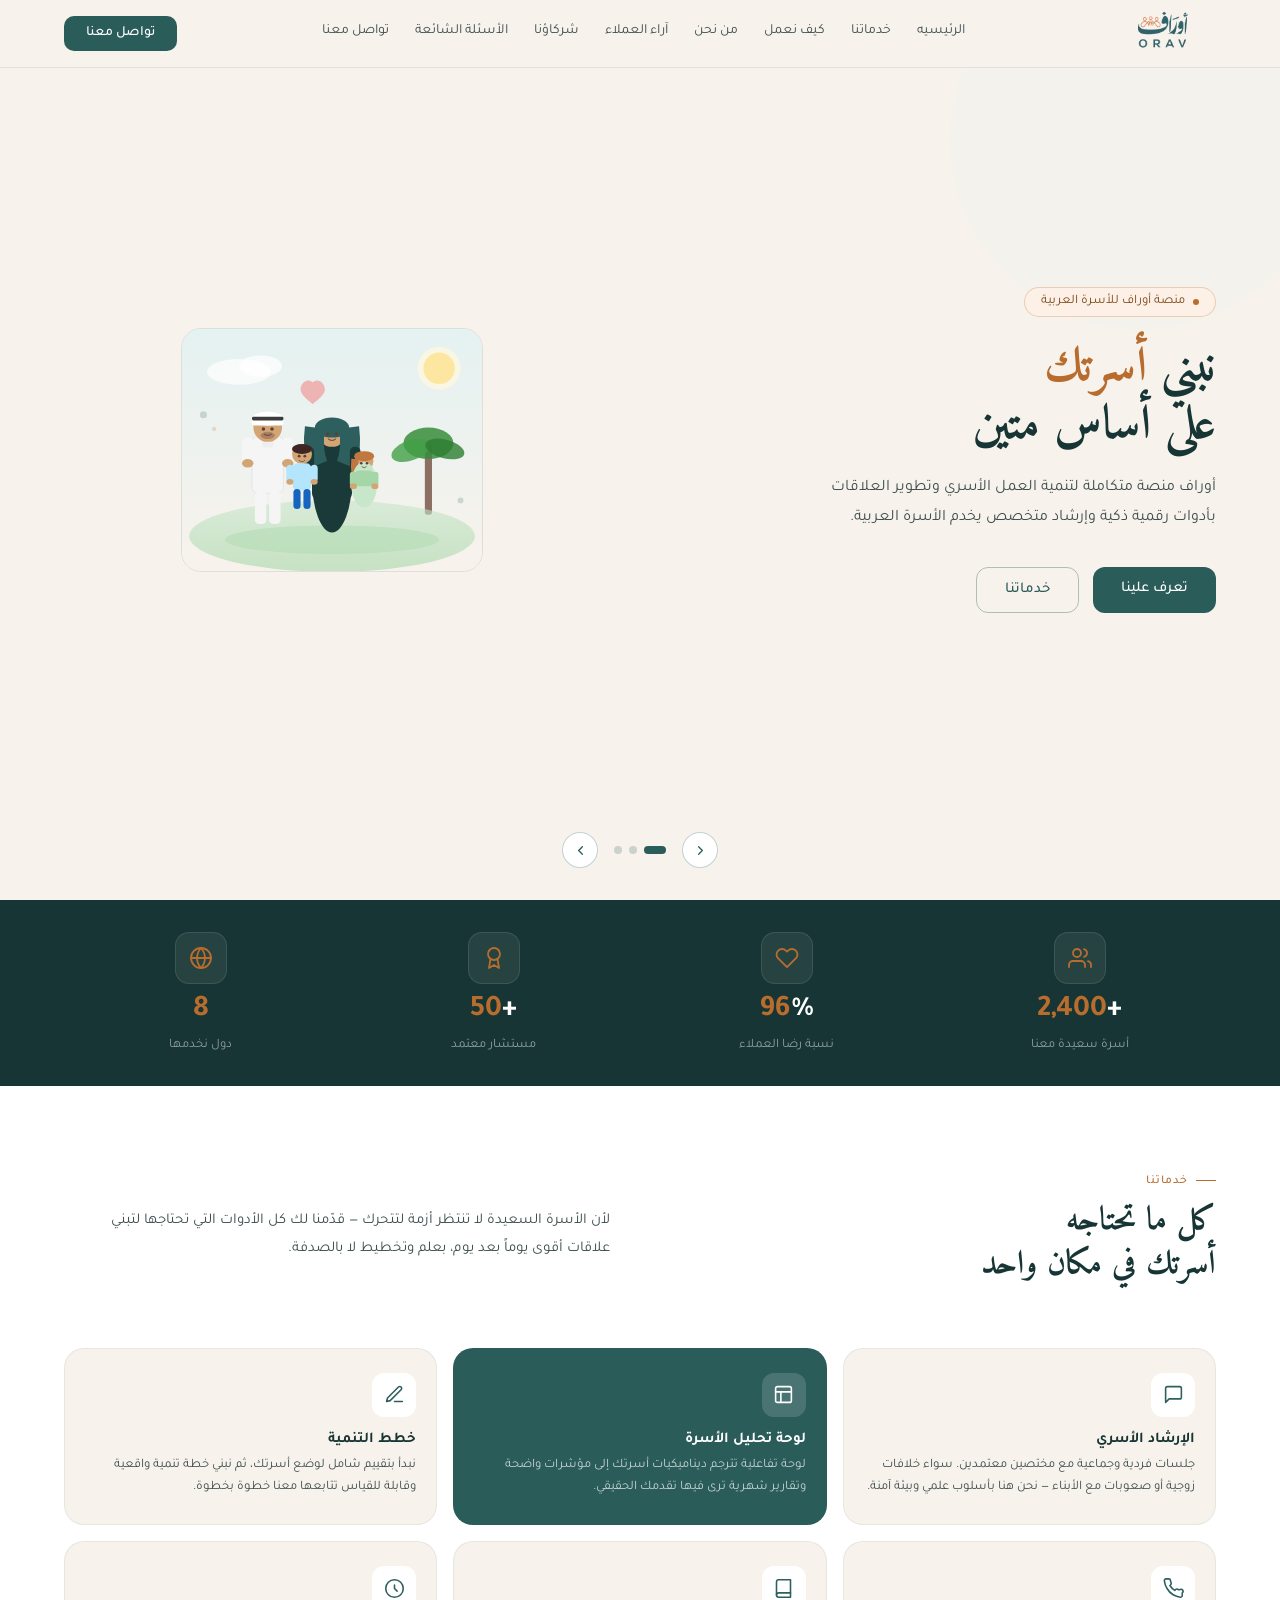
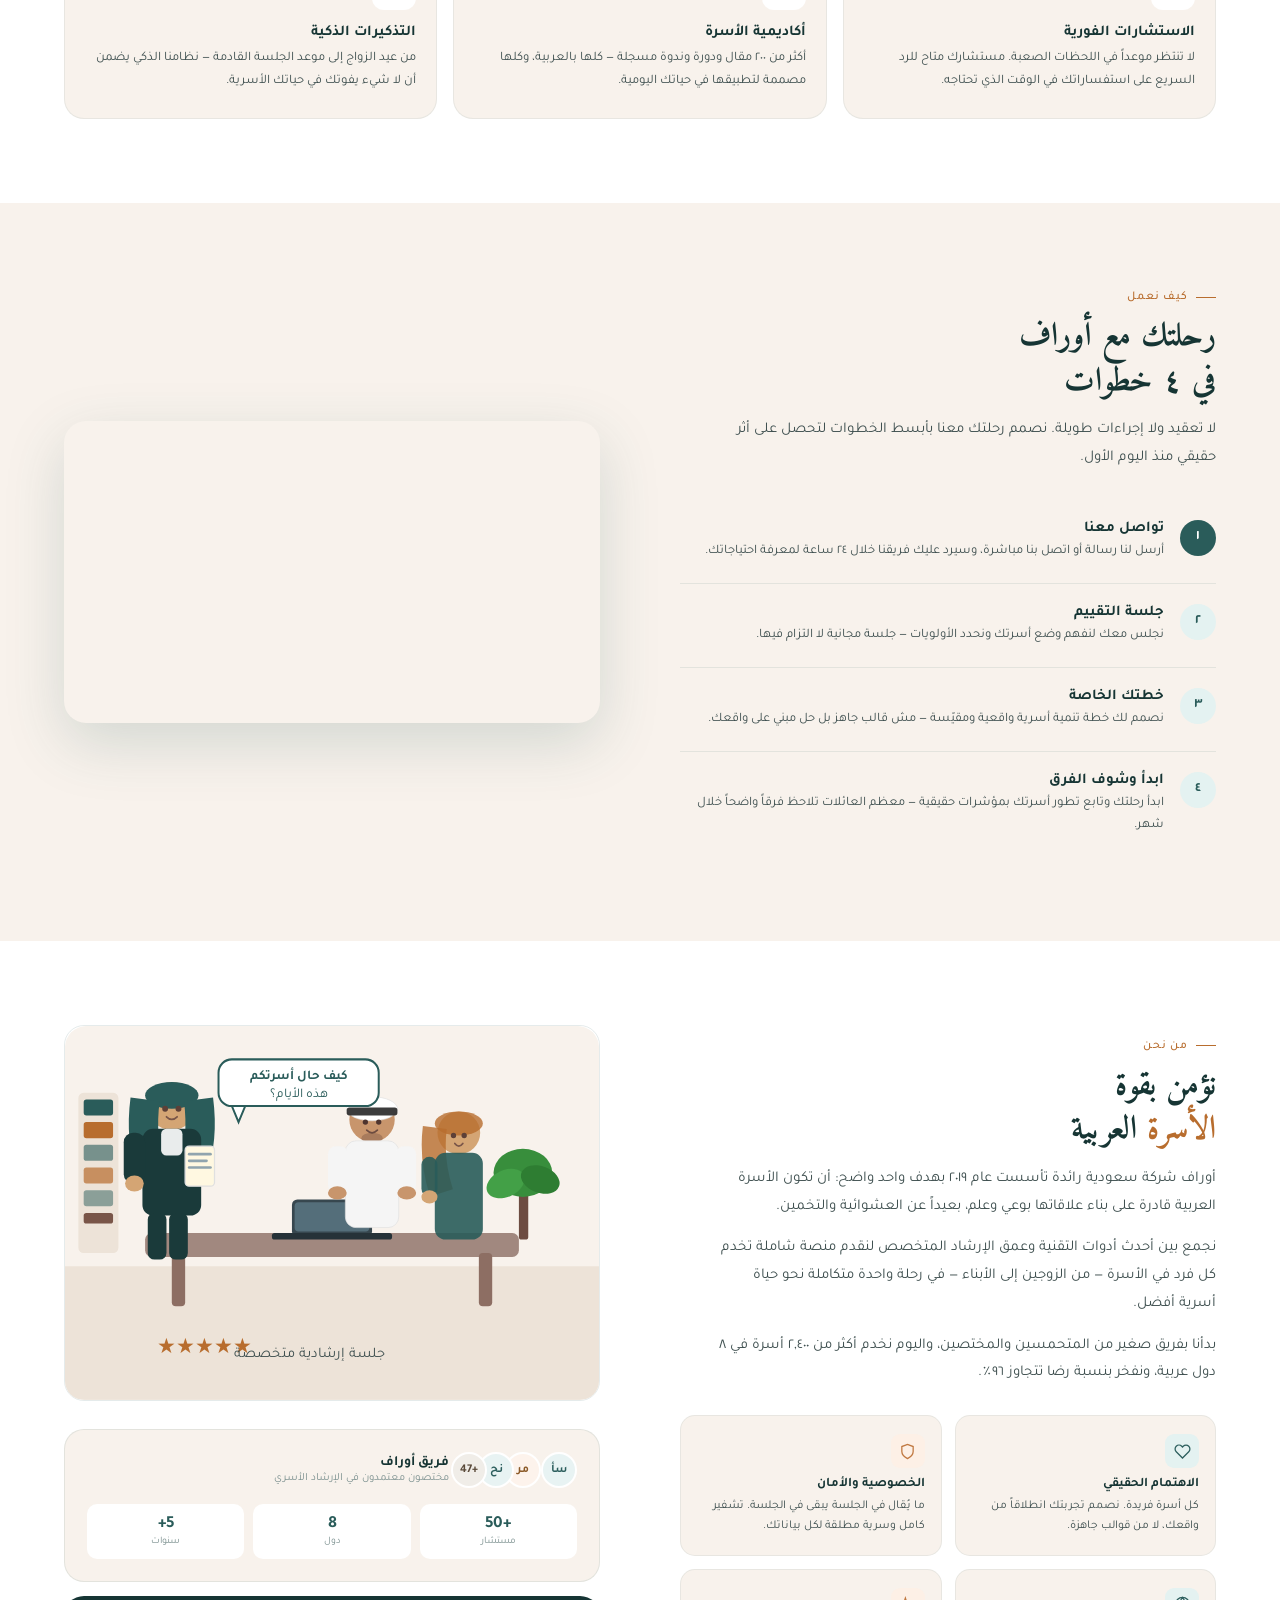
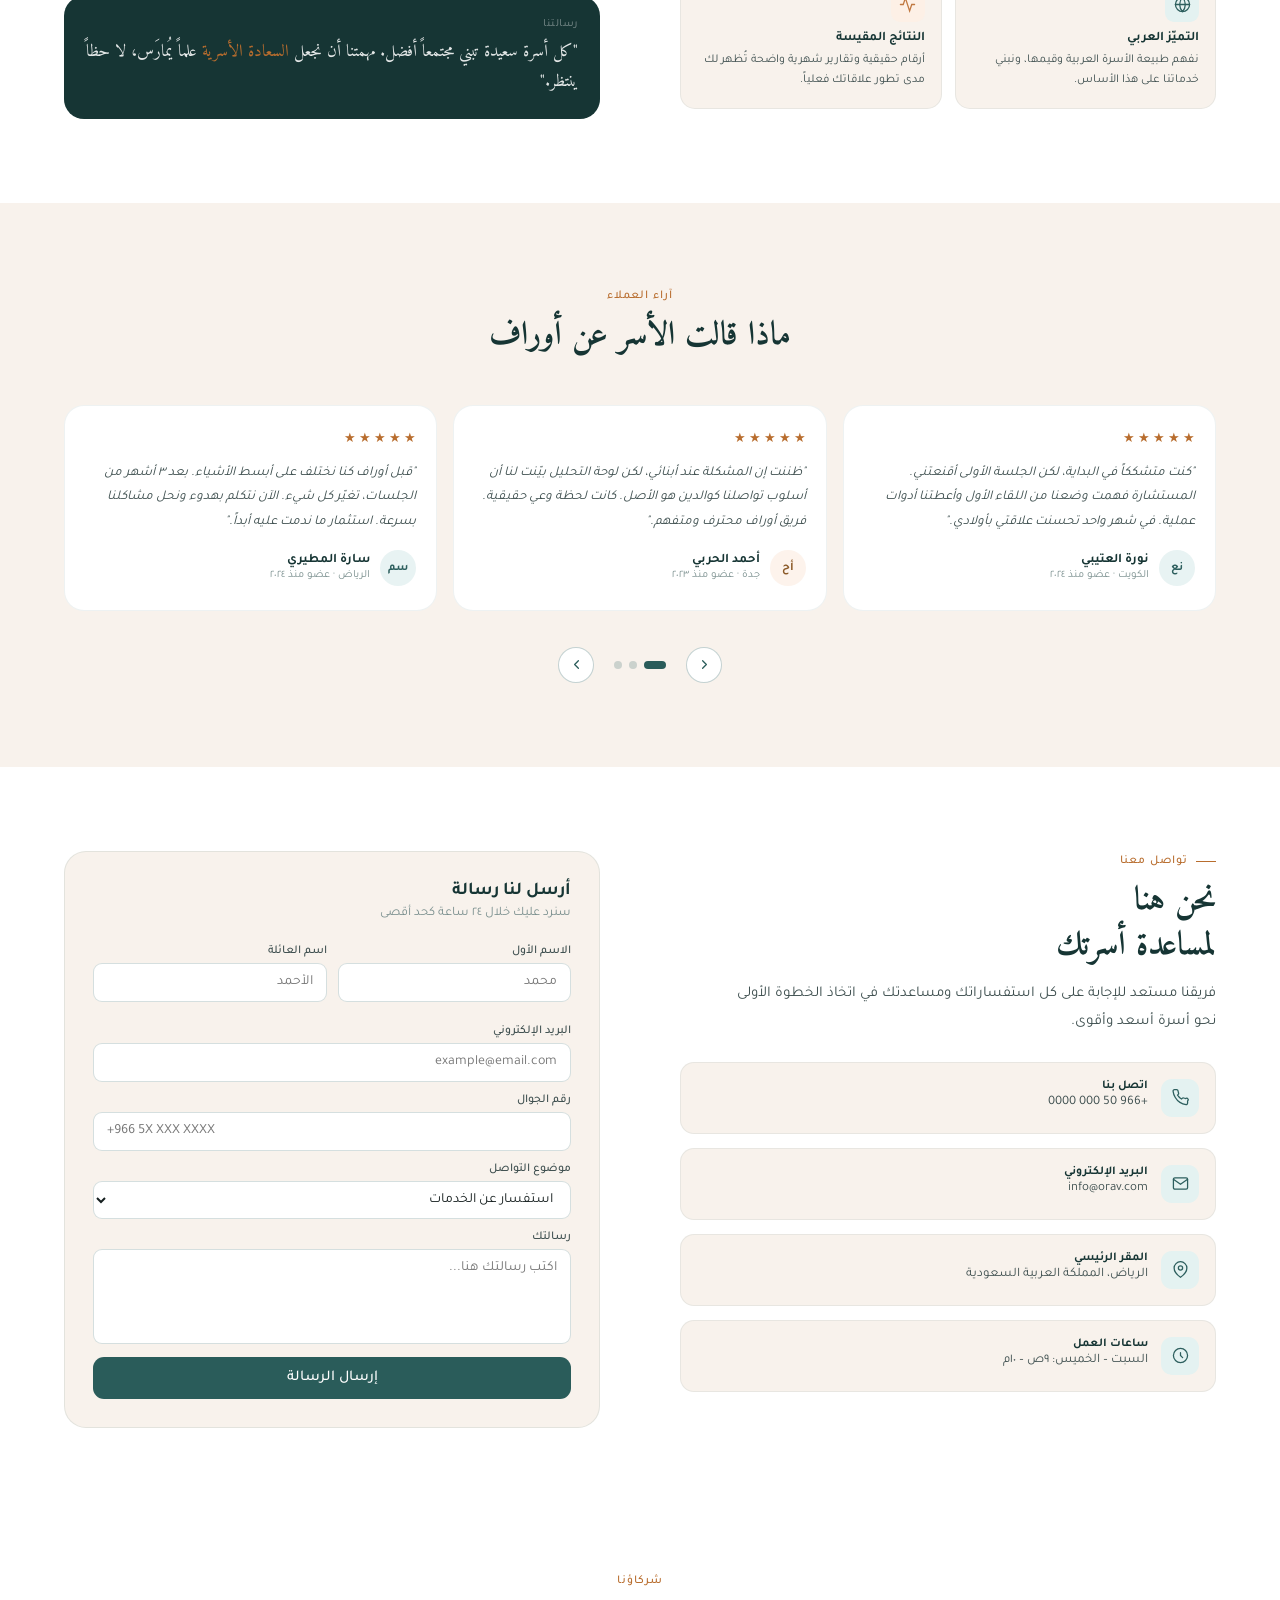
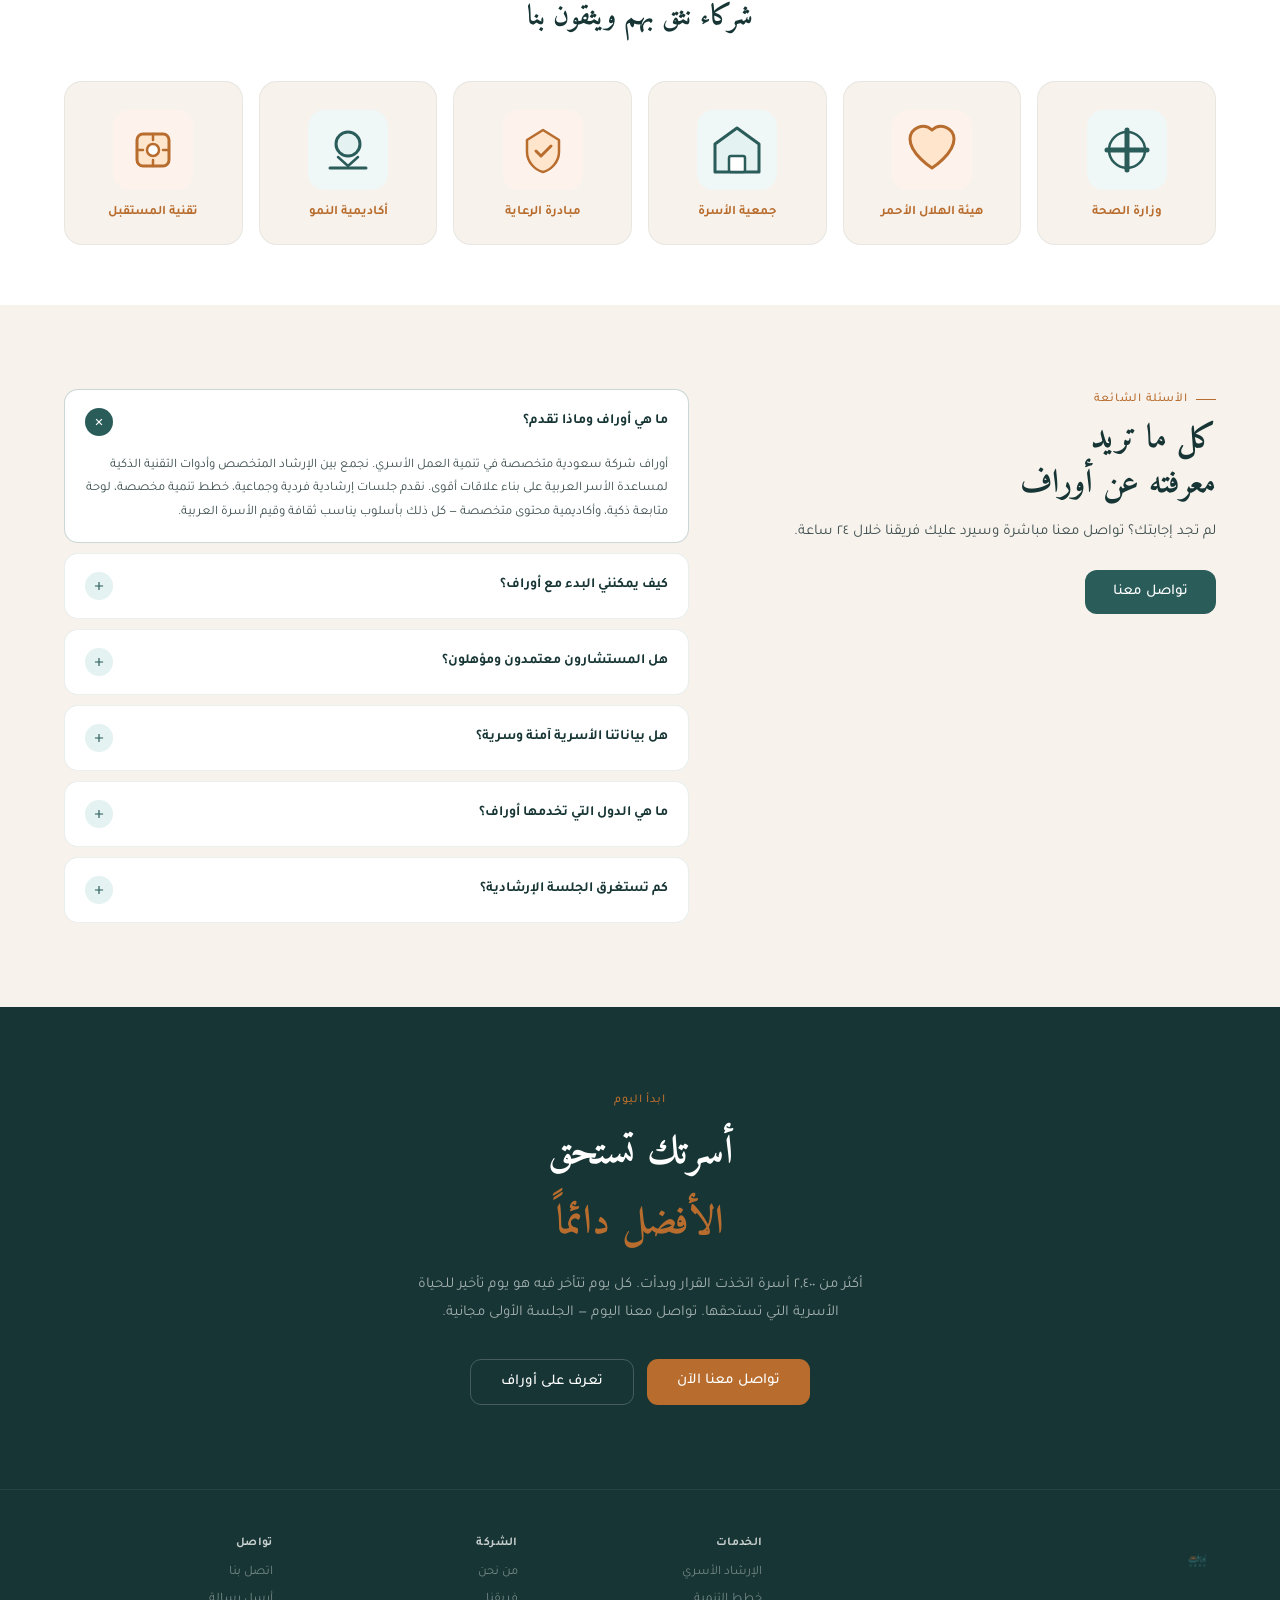
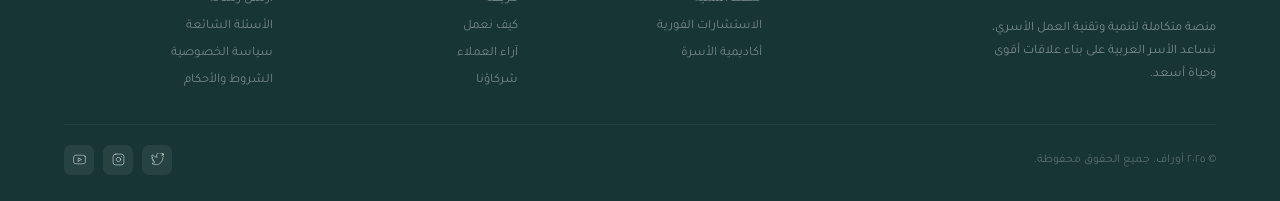
==== commit 10916f03: "u" ====
--- a/index.html
+++ b/index.html
@@ -13,11 +13,8 @@
   <body>
     <!-- NAV -->
     <nav>
-      <a class="nav-logo" href="#">
-        <img
-          src="[data-uri]"
-          class="nav-logo-img"
-          alt="أوراف"
+      <a class="nav-logo" href="index.html">
+        <img src="images/orav-logo.png" class="nav-logo-img" alt="أوراف"
       /></a>
       <div class="nav-menu">
         <a href="index.html">الرئيسيه</a>
@@ -972,9 +969,7 @@
                 </div>
               </div>
               <div class="hc-session-info">
-                <div class="hc-session-label">
-                  موضوع الجلسة
-                </div>
+                <div class="hc-session-label">موضوع الجلسة</div>
                 <div class="hc-session-title">
                   تحسين التواصل بين الوالدين والأبناء
                 </div>
@@ -1340,9 +1335,7 @@
               </svg>
             </div>
             <div class="hero-card" style="display: none">
-              <div class="pg-report-label">
-                تقرير التطور — مايو ٢٠٢٥
-              </div>
+              <div class="pg-report-label">تقرير التطور — مايو ٢٠٢٥</div>
               <div class="pg-progress-list">
                 <div>
                   <div class="prog-lbl">
@@ -2220,18 +2213,10 @@
           <div class="team-card">
             <div class="team-hd">
               <div class="av-row">
-                <div class="av av--teal">
-                  سأ
-                </div>
-                <div class="av av--bronze">
-                  مر
-                </div>
-                <div class="av av--teal">
-                  نح
-                </div>
-                <div class="av av--brown">
-                  +47
-                </div>
+                <div class="av av--teal">سأ</div>
+                <div class="av av--bronze">مر</div>
+                <div class="av av--teal">نح</div>
+                <div class="av av--brown">+47</div>
               </div>
               <div>
                 <div class="team-t">فريق أوراف</div>
@@ -2268,9 +2253,7 @@
     <section class="testimonials" id="testimonials">
       <div class="test-hd">
         <div class="sec-label c">آراء العملاء</div>
-        <h2 class="sec-title sec-title--center">
-          ماذا قالت الأسر عن أوراف
-        </h2>
+        <h2 class="sec-title sec-title--center">ماذا قالت الأسر عن أوراف</h2>
       </div>
       <div class="test-slider-wrap" id="testWrap">
         <div class="test-track" id="testTrack">
@@ -2286,9 +2269,7 @@
               عليه أبداً."
             </p>
             <div class="test-au">
-              <div class="test-av test-av--teal">
-                سم
-              </div>
+              <div class="test-av test-av--teal">سم</div>
               <div>
                 <div class="test-nm">سارة المطيري</div>
                 <div class="test-rl">الرياض · عضو منذ ٢٠٢٤</div>
@@ -2308,9 +2289,7 @@
               ومتفهم."
             </p>
             <div class="test-au">
-              <div class="test-av test-av--bronze">
-                أح
-              </div>
+              <div class="test-av test-av--bronze">أح</div>
               <div>
                 <div class="test-nm">أحمد الحربي</div>
                 <div class="test-rl">جدة · عضو منذ ٢٠٢٣</div>
@@ -2330,9 +2309,7 @@
               علاقتي بأولادي."
             </p>
             <div class="test-au">
-              <div class="test-av test-av--teal">
-                نع
-              </div>
+              <div class="test-av test-av--teal">نع</div>
               <div>
                 <div class="test-nm">نورة العتيبي</div>
                 <div class="test-rl">الكويت · عضو منذ ٢٠٢٤</div>
@@ -2351,9 +2328,7 @@
               ساعدنا نبني نظاماً مشتركاً. الآن نتحدث عن المال بهدوء ودون خلاف."
             </p>
             <div class="test-au">
-              <div class="test-av test-av--bronze">
-                مح
-              </div>
+              <div class="test-av test-av--bronze">مح</div>
               <div>
                 <div class="test-nm">محمد القحطاني</div>
                 <div class="test-rl">الرياض · عضو منذ ٢٠٢٤</div>
@@ -2373,9 +2348,7 @@
               طبيعية."
             </p>
             <div class="test-au">
-              <div class="test-av test-av--teal">
-                فع
-              </div>
+              <div class="test-av test-av--teal">فع</div>
               <div>
                 <div class="test-nm">فاطمة العنزي</div>
                 <div class="test-rl">دبي · عضو منذ ٢٠٢٣</div>
@@ -2394,9 +2367,7 @@
               المستشار غيّرت طريقة تفكيرنا تماماً. أنصح كل أسرة تجرب."
             </p>
             <div class="test-au">
-              <div class="test-av test-av--bronze">
-                خش
-              </div>
+              <div class="test-av test-av--bronze">خش</div>
               <div>
                 <div class="test-nm">خالد الشمري</div>
                 <div class="test-rl">بريدة · عضو منذ ٢٠٢٤</div>
@@ -2415,9 +2386,7 @@
               حماساً. فريق أوراف يفهم ثقافتنا ويتعامل معنا باحترافية عالية."
             </p>
             <div class="test-au">
-              <div class="test-av test-av--teal">
-                من
-              </div>
+              <div class="test-av test-av--teal">من</div>
               <div>
                 <div class="test-nm">منى الزهراني</div>
                 <div class="test-rl">جدة · عضو منذ ٢٠٢٣</div>
@@ -2436,9 +2405,7 @@
               ارتجالية — عندنا الآن رؤية مشتركة وأهداف واضحة."
             </p>
             <div class="test-au">
-              <div class="test-av test-av--bronze">
-                عم
-              </div>
+              <div class="test-av test-av--bronze">عم</div>
               <div>
                 <div class="test-nm">عبدالله المطلق</div>
                 <div class="test-rl">الدمام · عضو منذ ٢٠٢٤</div>
@@ -2815,11 +2782,7 @@
           <p class="sec-desc mt-12">
             لم تجد إجابتك؟ تواصل معنا مباشرة وسيرد عليك فريقنا خلال ٢٤ ساعة.
           </p>
-          <a
-            href="#contact"
-            class="btn-primary mt-24"
-            >تواصل معنا</a
-          >
+          <a href="#contact" class="btn-primary mt-24">تواصل معنا</a>
         </div>
         <div class="faq-list">
           <div class="faq-item open">
@@ -2943,9 +2906,7 @@
 
     <!-- CTA -->
     <section class="cta-sec">
-      <div class="sec-label sec-label--center">
-        ابدأ اليوم
-      </div>
+      <div class="sec-label sec-label--center">ابدأ اليوم</div>
       <h2 class="cta-title">أسرتك تستحق<br /><span>الأفضل دائماً</span></h2>
       <p class="cta-desc">
         أكثر من ٢,٤٠٠ أسرة اتخذت القرار وبدأت. كل يوم تتأخر فيه هو يوم تأخير
@@ -2961,11 +2922,12 @@
     <footer>
       <div class="footer-grid">
         <div class="footer-brand">
-          <img
+          <img class="footer-logo-img" src="images/orav-logo.png" alt="أوراف" />
+          <!-- <img
             src="[data-uri]"
             class="footer-logo-img"
             alt="أوراف"
-          />
+          /> -->
           <p>
             منصة متكاملة لتنمية وتقنية العمل الأسري، نساعد الأسر العربية على
             بناء علاقات أقوى وحياة أسعد.
--- a/css/style.css
+++ b/css/style.css
@@ -1434,7 +1434,7 @@
 
 /* LOGO */
 .nav-logo-img {
-    height: 50px;
+    height: 150px;
     width: auto;
     object-fit: contain;
 }
@@ -1946,8 +1946,13 @@
     margin-bottom: 6px;
 }
 
-.pg-card-teal .pg-card-title { color: var(--teal-dark); }
-.pg-card-bronze .pg-card-title { color: var(--bronze-dark); }
+.pg-card-teal .pg-card-title {
+    color: var(--teal-dark);
+}
+
+.pg-card-bronze .pg-card-title {
+    color: var(--bronze-dark);
+}
 
 .pg-card-desc {
     font-size: 12px;
@@ -2046,7 +2051,10 @@
     gap: 11px;
     margin-bottom: 11px;
 }
-.pg-form-grid .pg-form-group { margin-bottom: 0; }
+
+.pg-form-grid .pg-form-group {
+    margin-bottom: 0;
+}
 
 .pg-form-group {
     display: flex;
@@ -2135,7 +2143,9 @@
 }
 
 /* ===== INDEX HERO CARDS ===== */
-.hc-av--bronze { background: #fdf3ec; }
+.hc-av--bronze {
+    background: #fdf3ec;
+}
 
 .hc-session-info {
     background: var(--cream);
@@ -2163,7 +2173,9 @@
     margin-bottom: 13px;
 }
 
-.hc-st-n--sm { font-size: 13px; }
+.hc-st-n--sm {
+    font-size: 13px;
+}
 
 .hc-session-badge {
     display: flex;
@@ -2193,20 +2205,54 @@
     gap: 7px;
 }
 
-.prog-val-teal { color: #2d5f5e; font-weight: 700; }
-.prog-val-bronze { color: #c07840; font-weight: 700; }
-.prog-fill--bronze { background: var(--bronze); }
+.prog-val-teal {
+    color: #2d5f5e;
+    font-weight: 700;
+}
+
+.prog-val-bronze {
+    color: #c07840;
+    font-weight: 700;
+}
+
+.prog-fill--bronze {
+    background: var(--bronze);
+}
 
 /* ===== ABOUT SECTION VALUES ===== */
-.val-ico--teal { background: var(--teal-light); }
-.val-ico--bronze { background: var(--bronze-light); }
+.val-ico--teal {
+    background: var(--teal-light);
+}
+
+.val-ico--bronze {
+    background: var(--bronze-light);
+}
 
 /* ===== AVATAR THEMES ===== */
-.av--teal { background: #e8f3f3; color: #2d5f5e; }
-.av--bronze { background: #fdf3ec; color: #8b5a28; }
-.av--brown { background: #f0ede8; color: #5a4a3a; }
-.test-av--teal { background: #e8f3f3; color: #2d5f5e; }
-.test-av--bronze { background: #fdf3ec; color: #8b5a28; }
+.av--teal {
+    background: #e8f3f3;
+    color: #2d5f5e;
+}
+
+.av--bronze {
+    background: #fdf3ec;
+    color: #8b5a28;
+}
+
+.av--brown {
+    background: #f0ede8;
+    color: #5a4a3a;
+}
+
+.test-av--teal {
+    background: #e8f3f3;
+    color: #2d5f5e;
+}
+
+.test-av--bronze {
+    background: #fdf3ec;
+    color: #8b5a28;
+}
 
 /* ===== PAGE OVERLAY ===== */
 .page-overlay {
@@ -2225,22 +2271,73 @@
 }
 
 /* ===== UTILITY ===== */
-.mt-12 { margin-top: 12px; }
-.mt-14 { margin-top: 14px; }
-.mt-24 { margin-top: 24px; }
-.mt-28 { margin-top: 28px; }
-.mb-6 { margin-bottom: 6px; }
-.mb-18 { margin-bottom: 18px; }
-.mb-20 { margin-bottom: 20px; }
-.mb-24 { margin-bottom: 24px; }
-.mb-28 { margin-bottom: 28px; }
-.mb-32 { margin-bottom: 32px; }
-.sec-title--center { text-align: center; }
-.sec-title--sm { font-size: 28px; }
-.text-bronze { color: var(--bronze); }
-.sec-label--center { color: var(--bronze); justify-content: center; }
-.sec-label--center::before { display: none; }
-.pg-report-label { font-size: 11px; color: var(--text-muted); margin-bottom: 14px; font-weight: 500; }
+.mt-12 {
+    margin-top: 12px;
+}
+
+.mt-14 {
+    margin-top: 14px;
+}
+
+.mt-24 {
+    margin-top: 24px;
+}
+
+.mt-28 {
+    margin-top: 28px;
+}
+
+.mb-6 {
+    margin-bottom: 6px;
+}
+
+.mb-18 {
+    margin-bottom: 18px;
+}
+
+.mb-20 {
+    margin-bottom: 20px;
+}
+
+.mb-24 {
+    margin-bottom: 24px;
+}
+
+.mb-28 {
+    margin-bottom: 28px;
+}
+
+.mb-32 {
+    margin-bottom: 32px;
+}
+
+.sec-title--center {
+    text-align: center;
+}
+
+.sec-title--sm {
+    font-size: 28px;
+}
+
+.text-bronze {
+    color: var(--bronze);
+}
+
+.sec-label--center {
+    color: var(--bronze);
+    justify-content: center;
+}
+
+.sec-label--center::before {
+    display: none;
+}
+
+.pg-report-label {
+    font-size: 11px;
+    color: var(--text-muted);
+    margin-bottom: 14px;
+    font-weight: 500;
+}
 
 .faq-q-txt {
     font-size: 14px;
@@ -2517,4 +2614,4 @@
         font-size: 14px;
         padding: 10px;
     }
-}
+}
